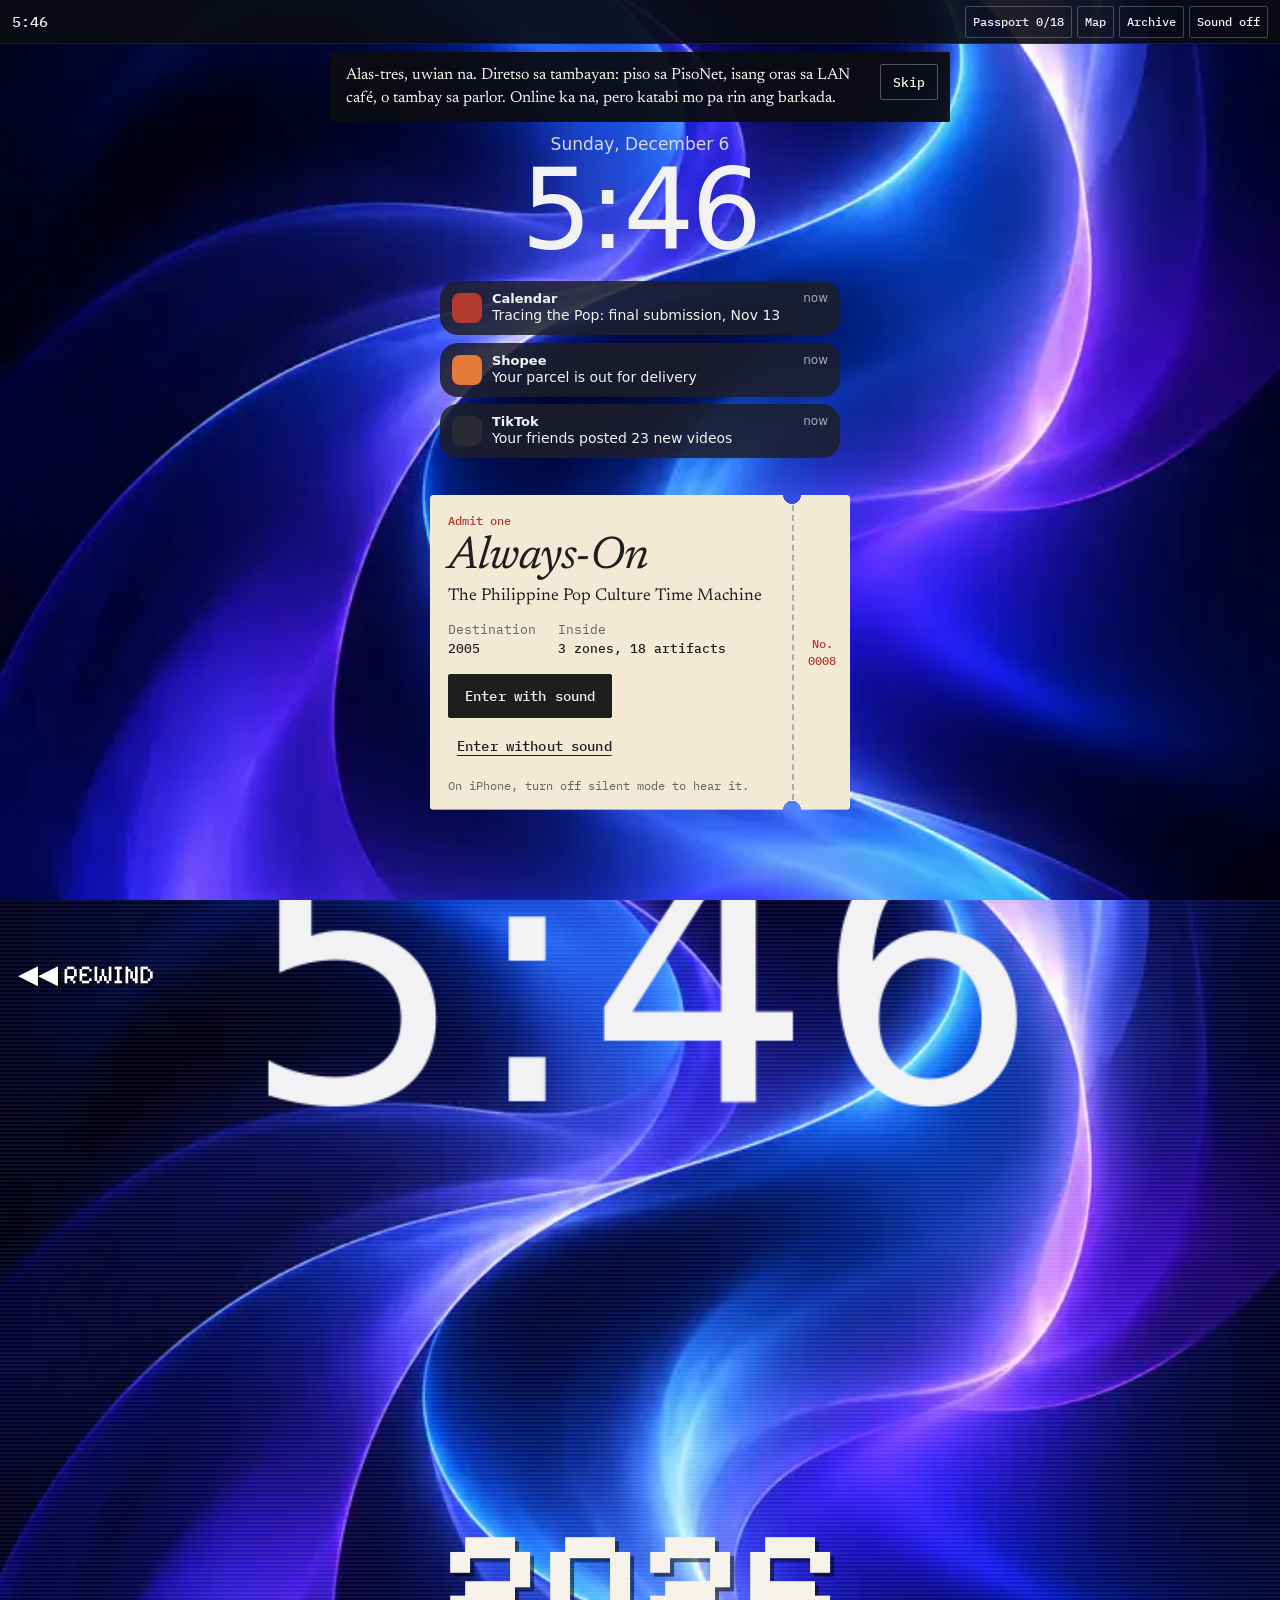
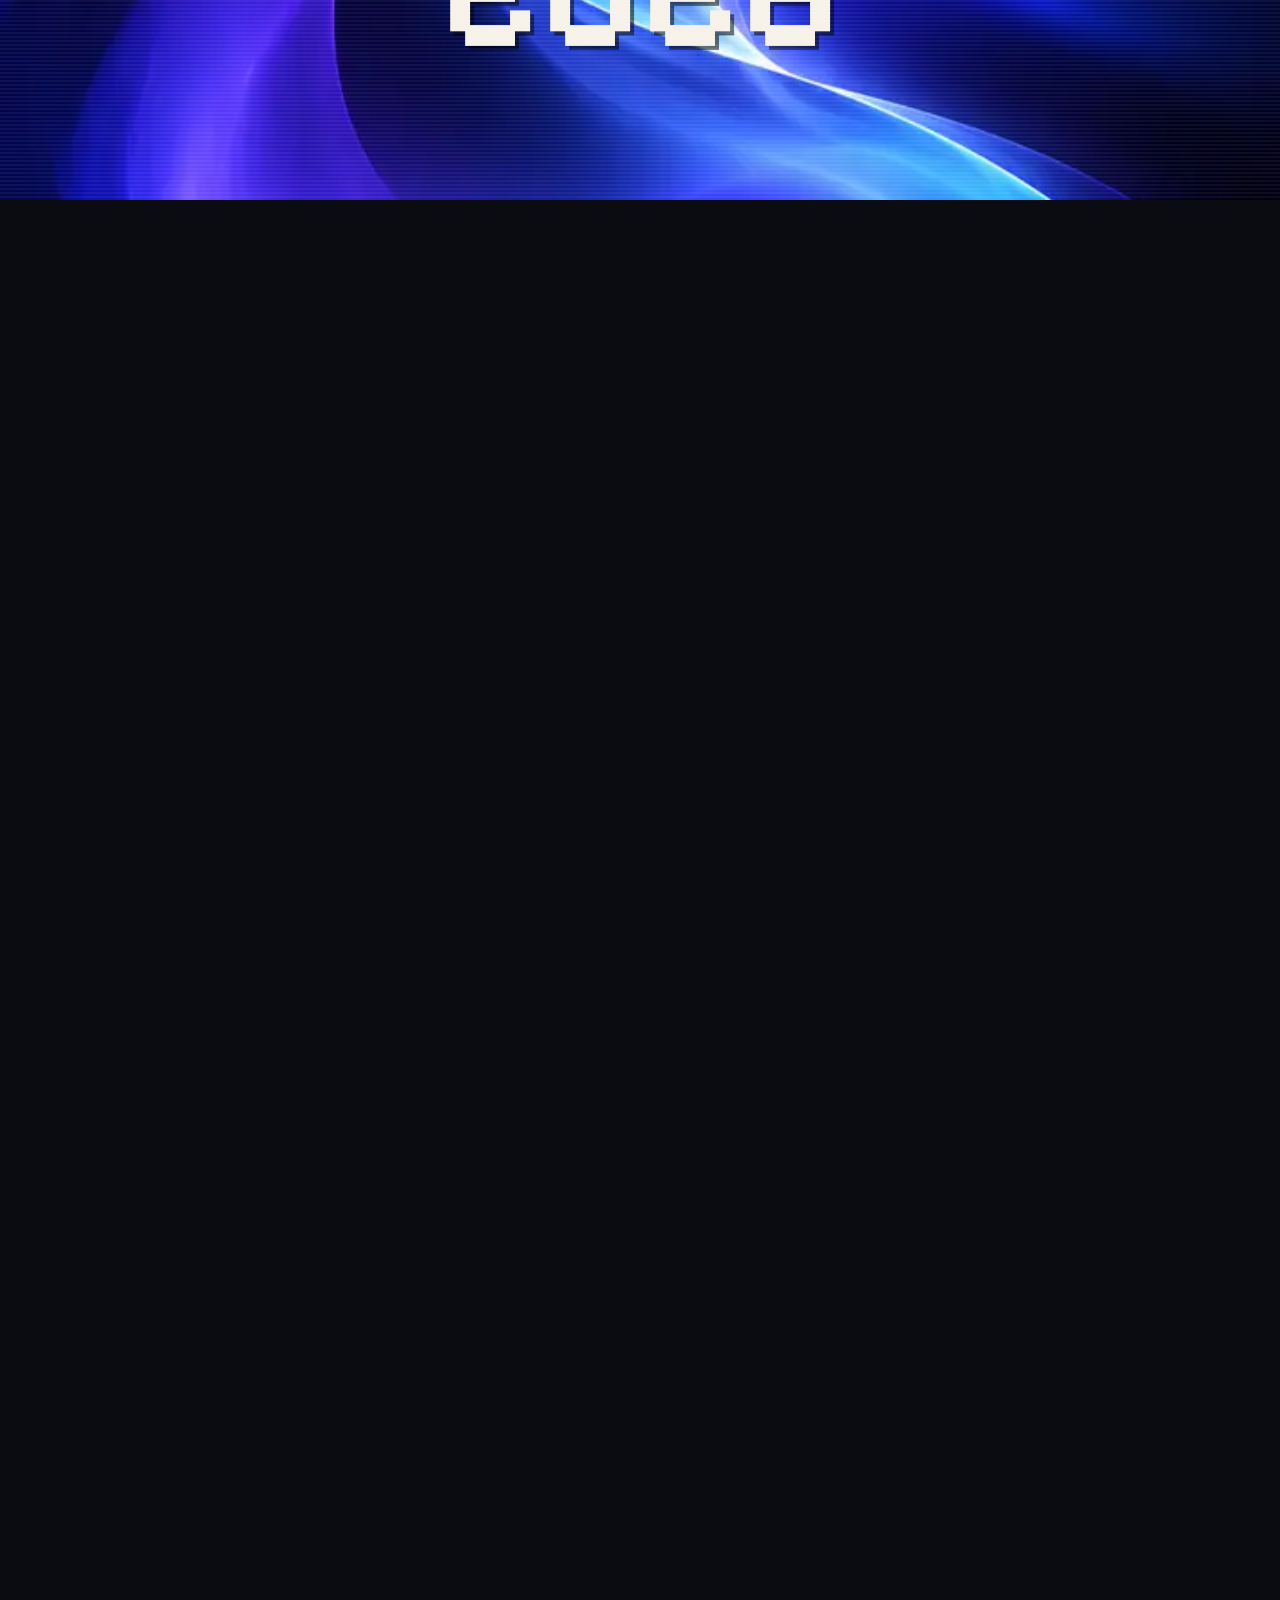
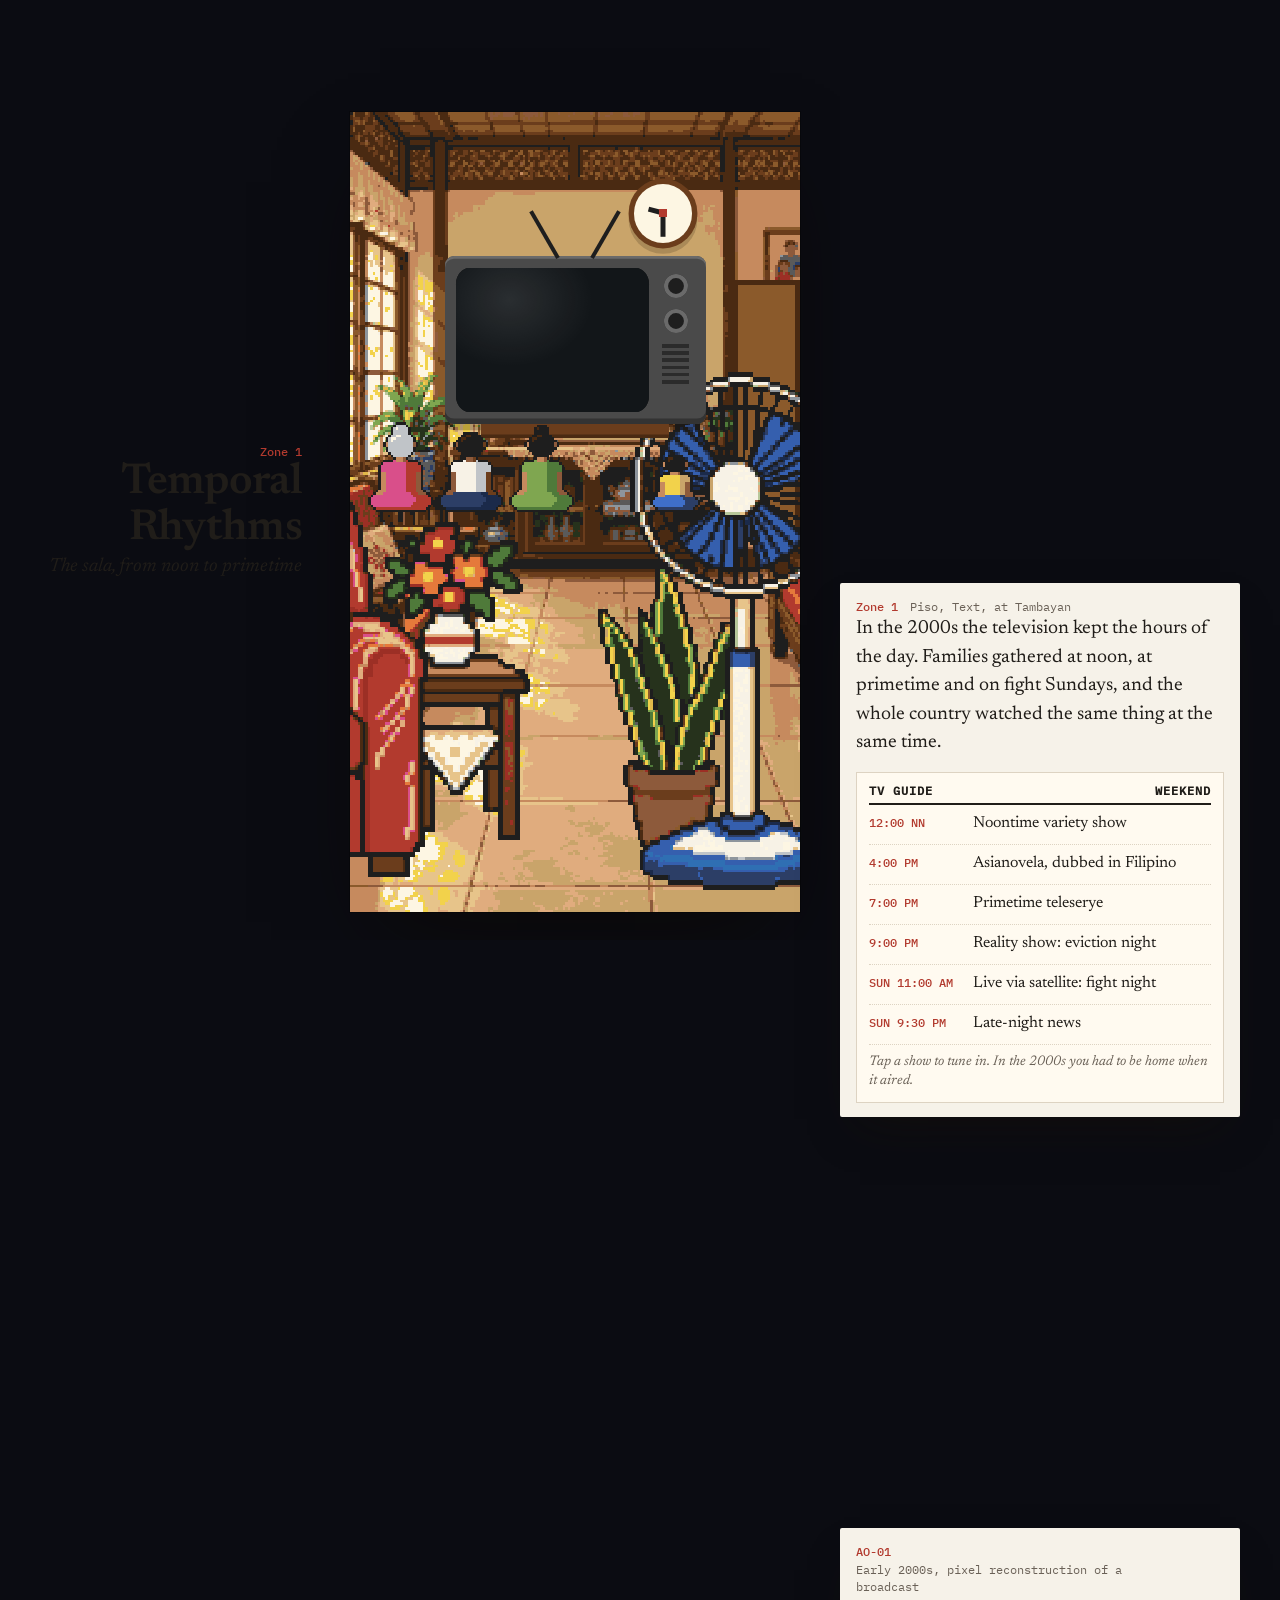
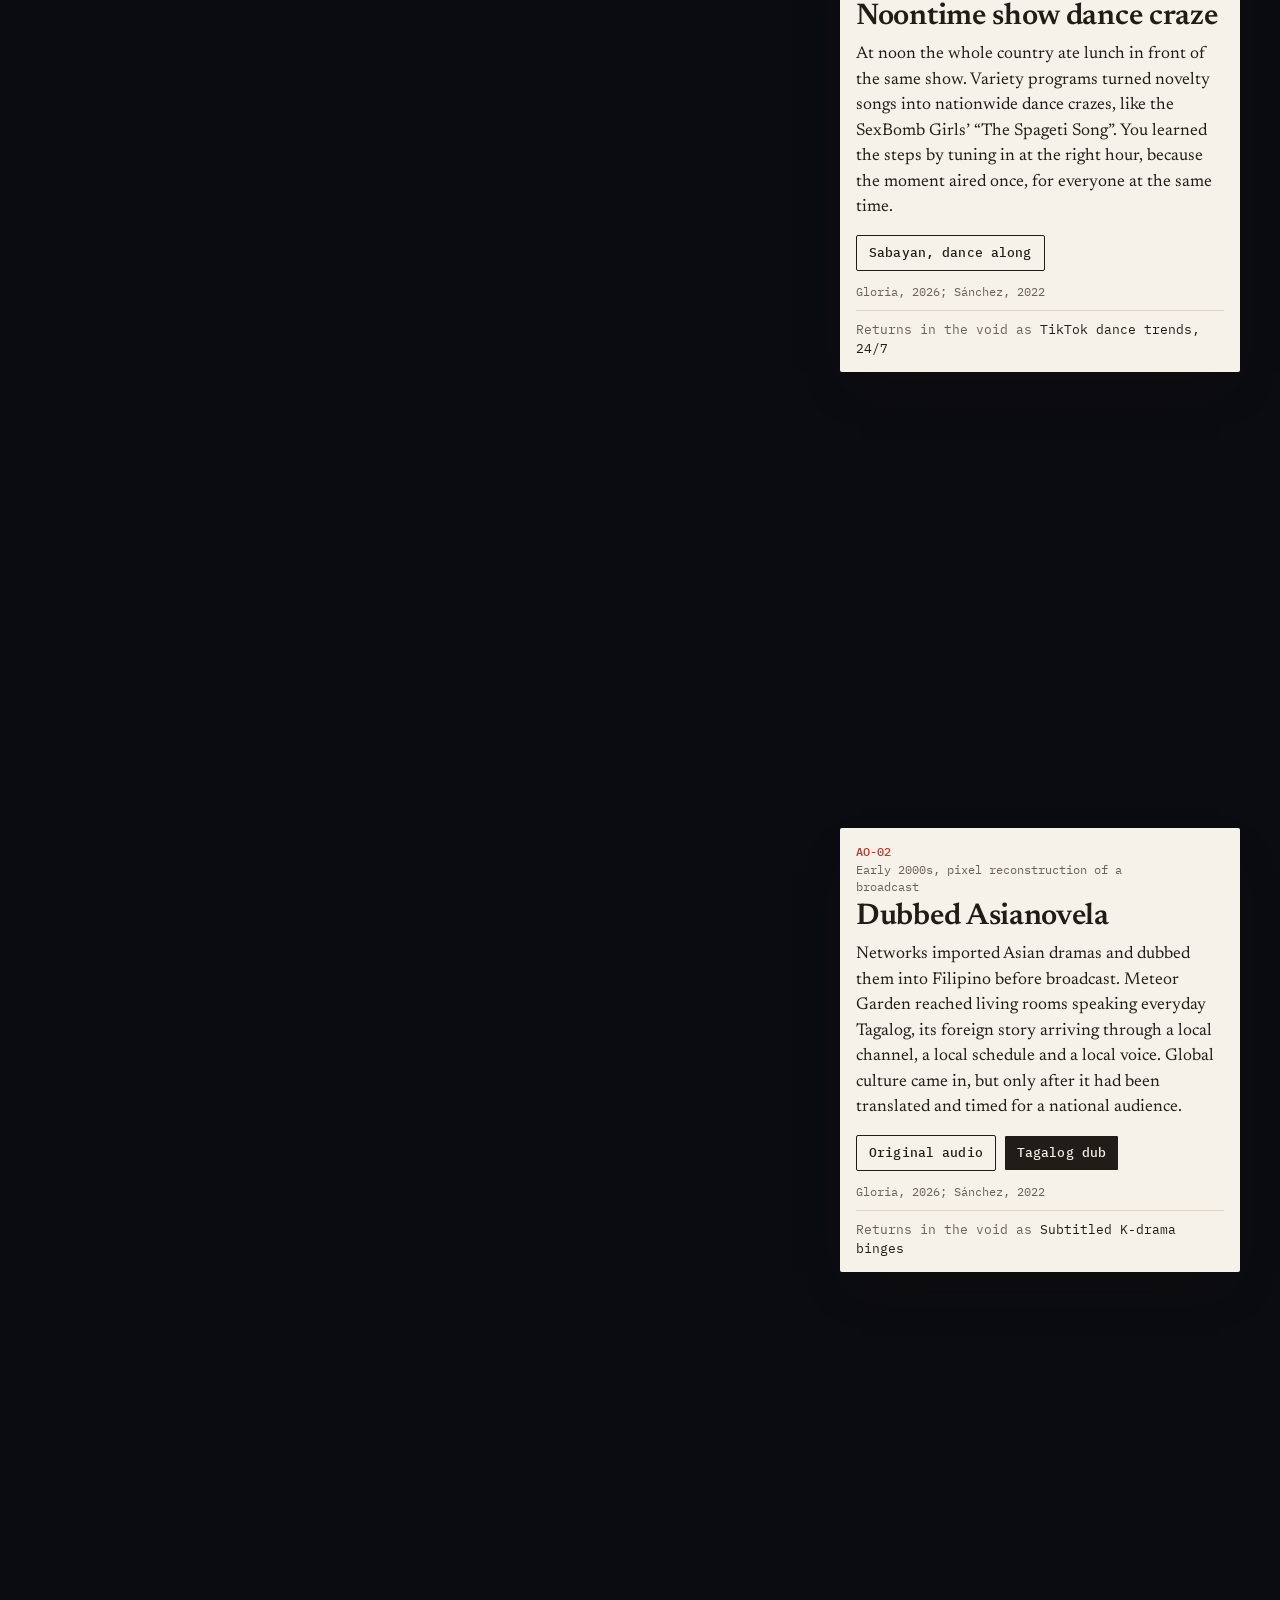
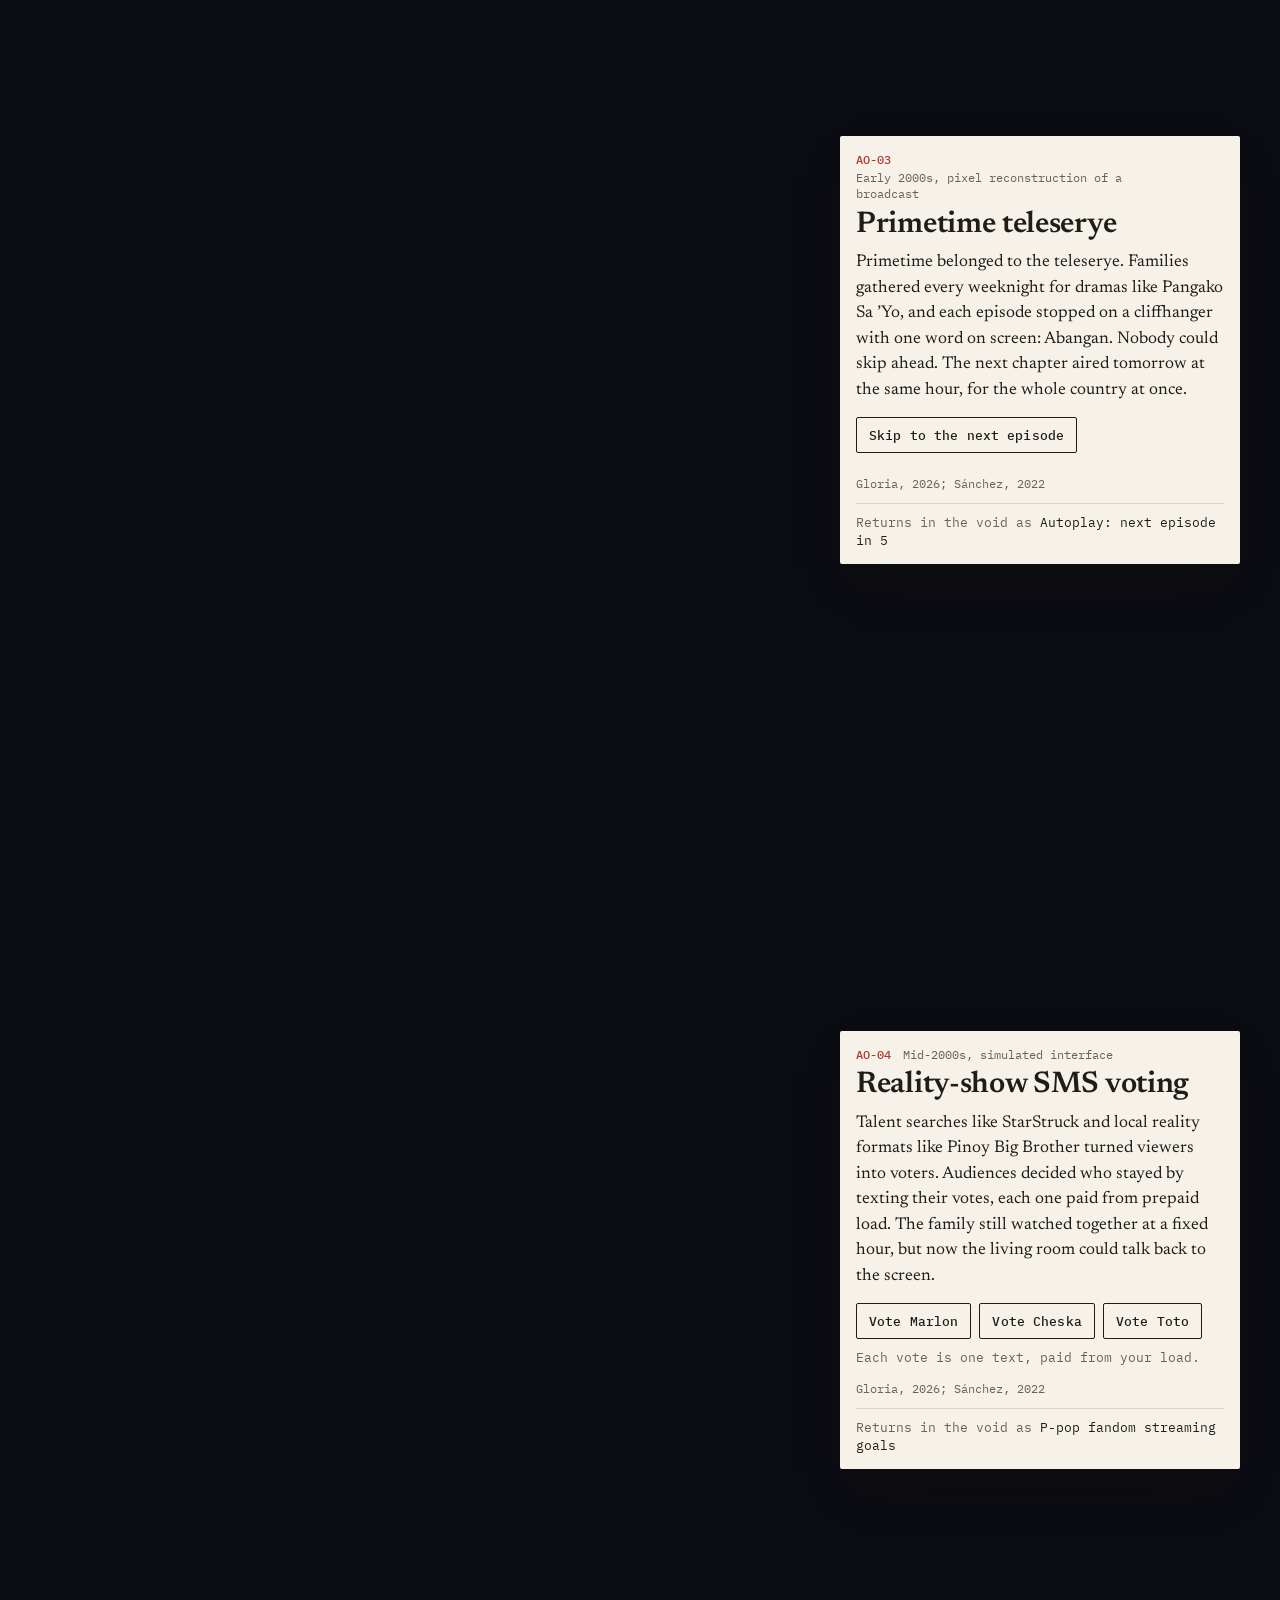
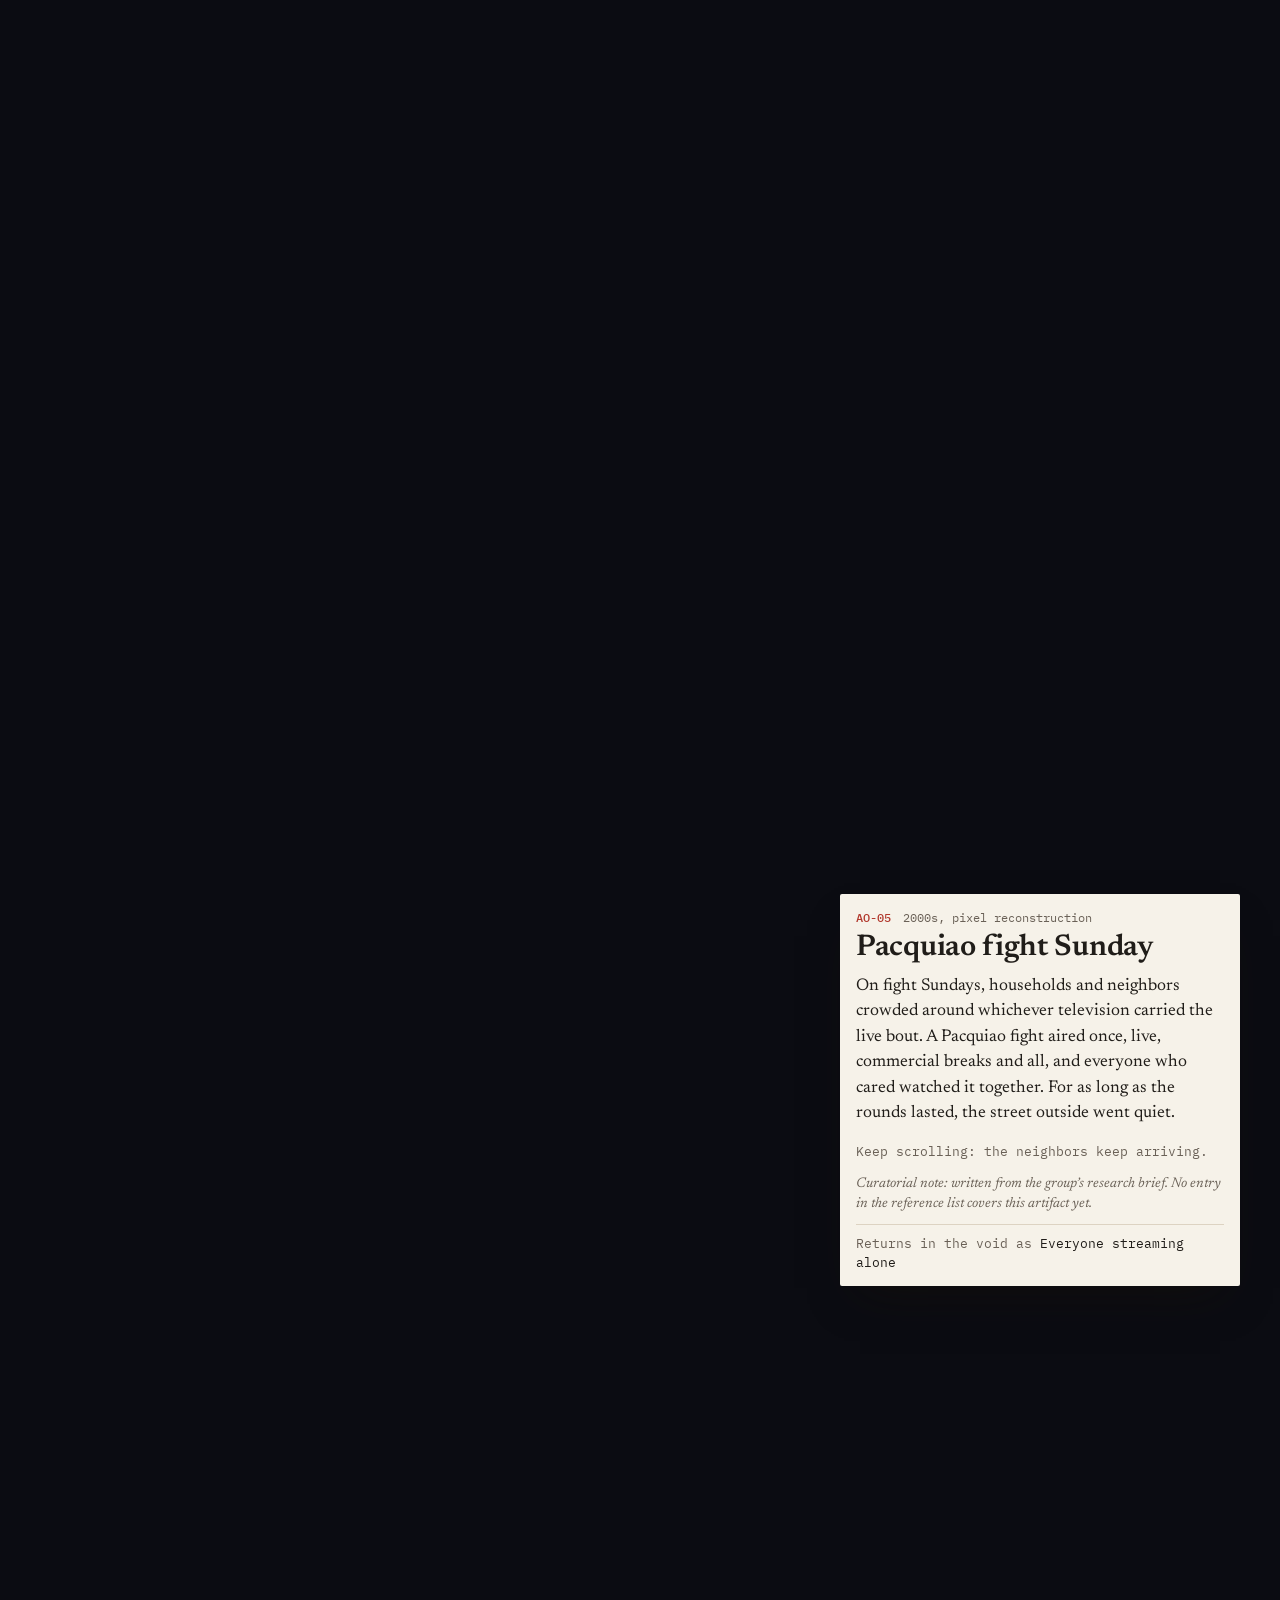
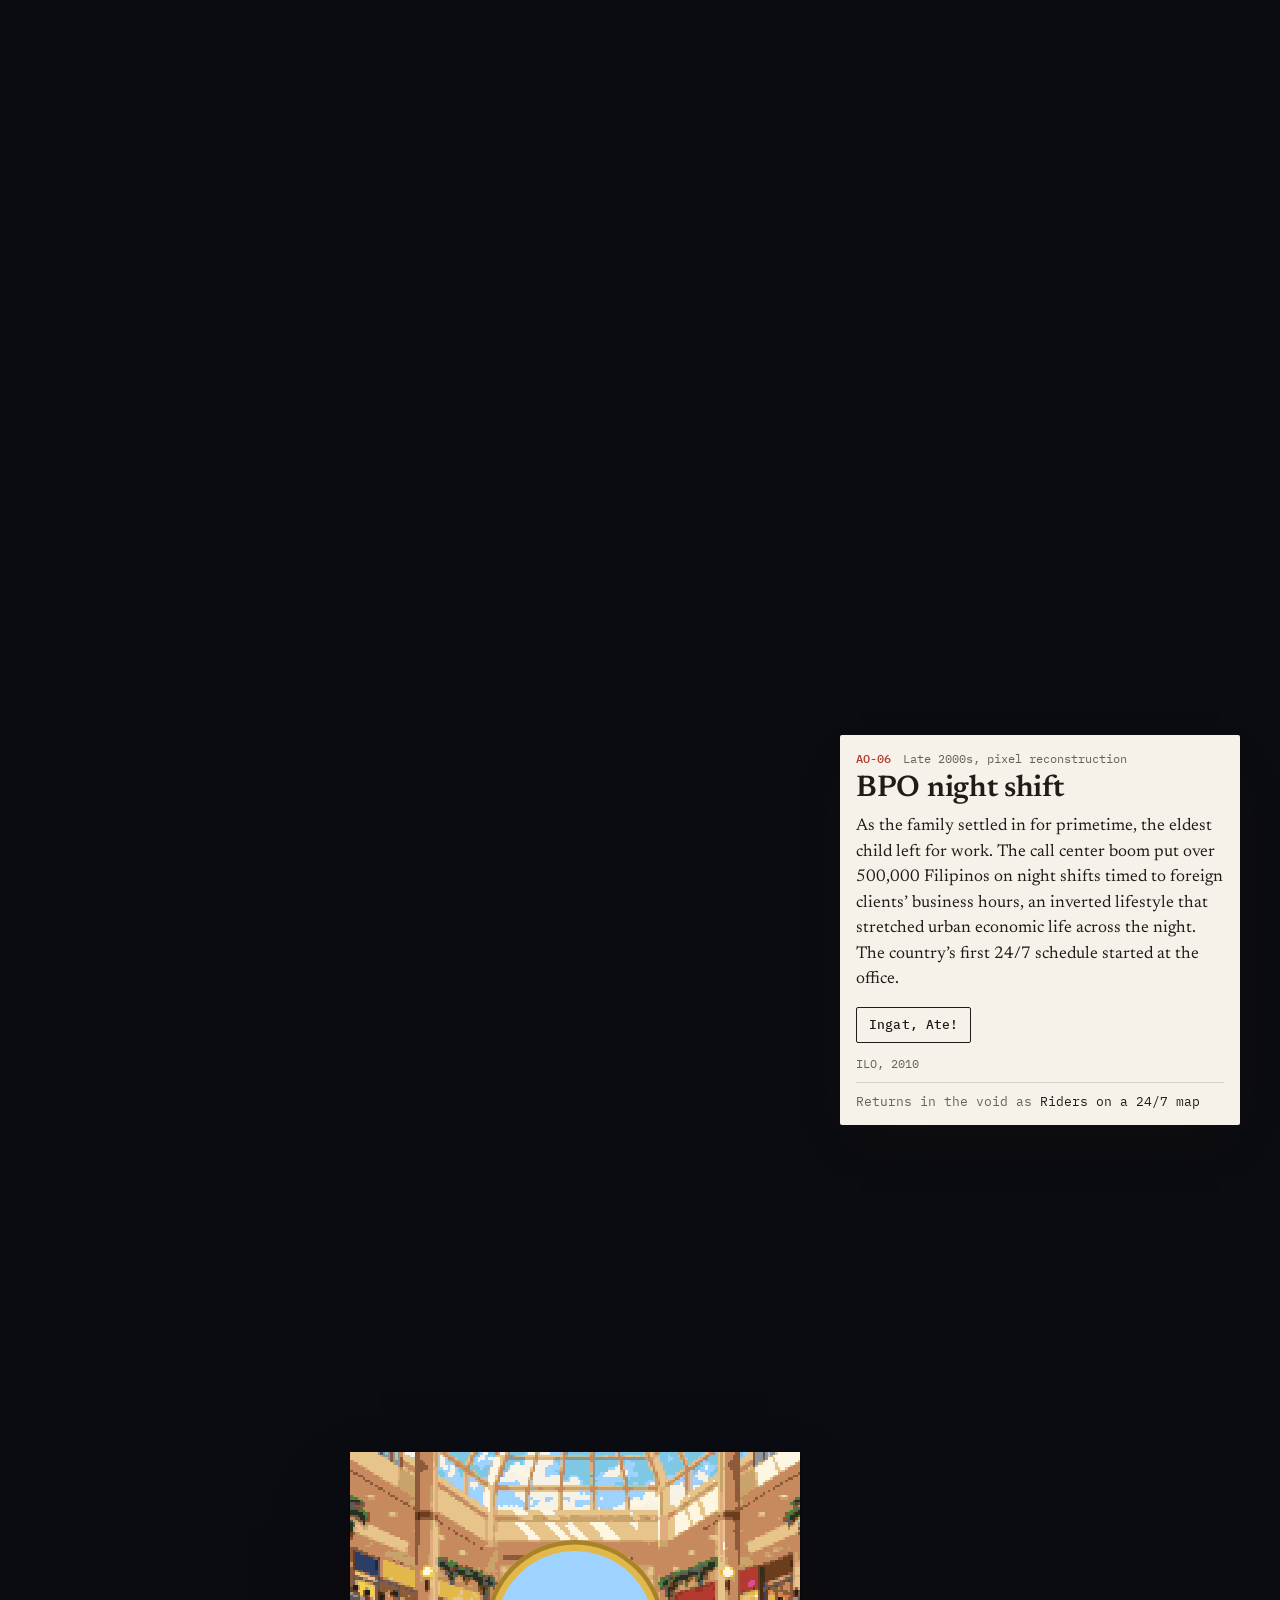
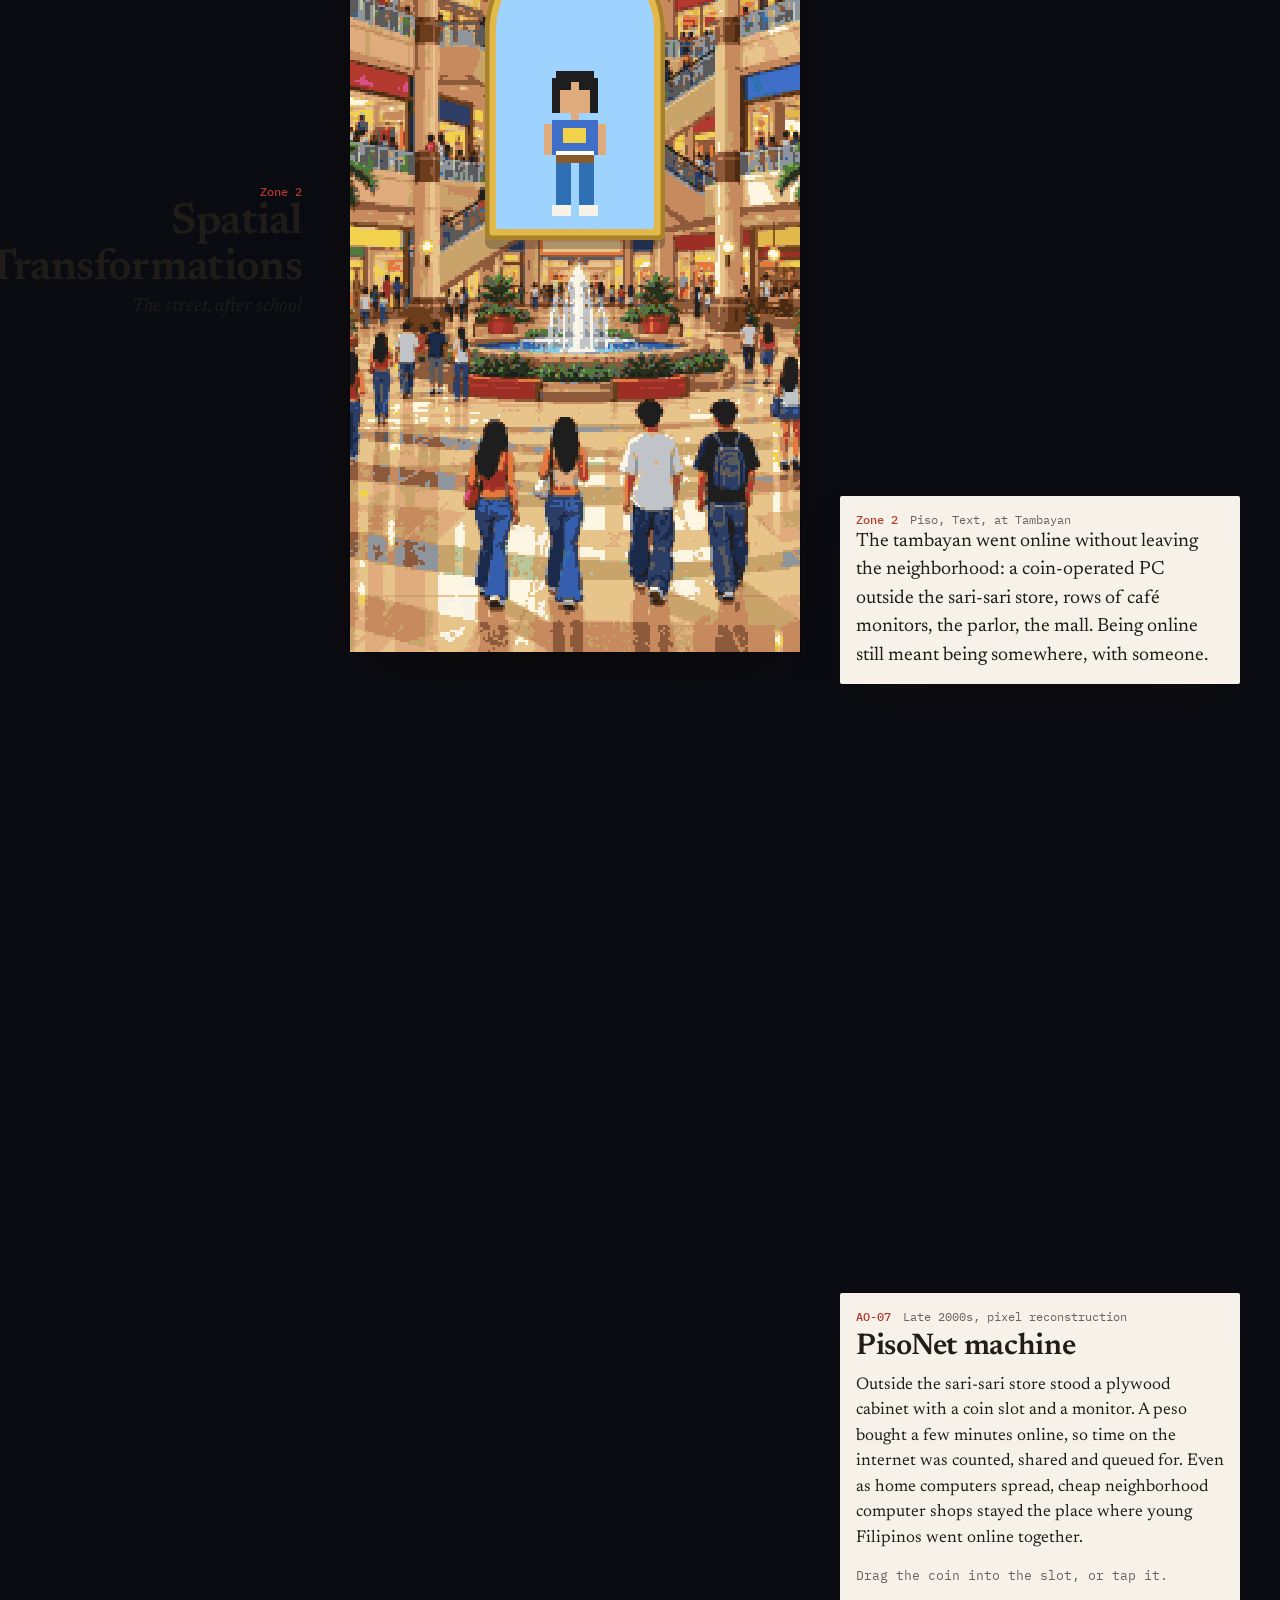
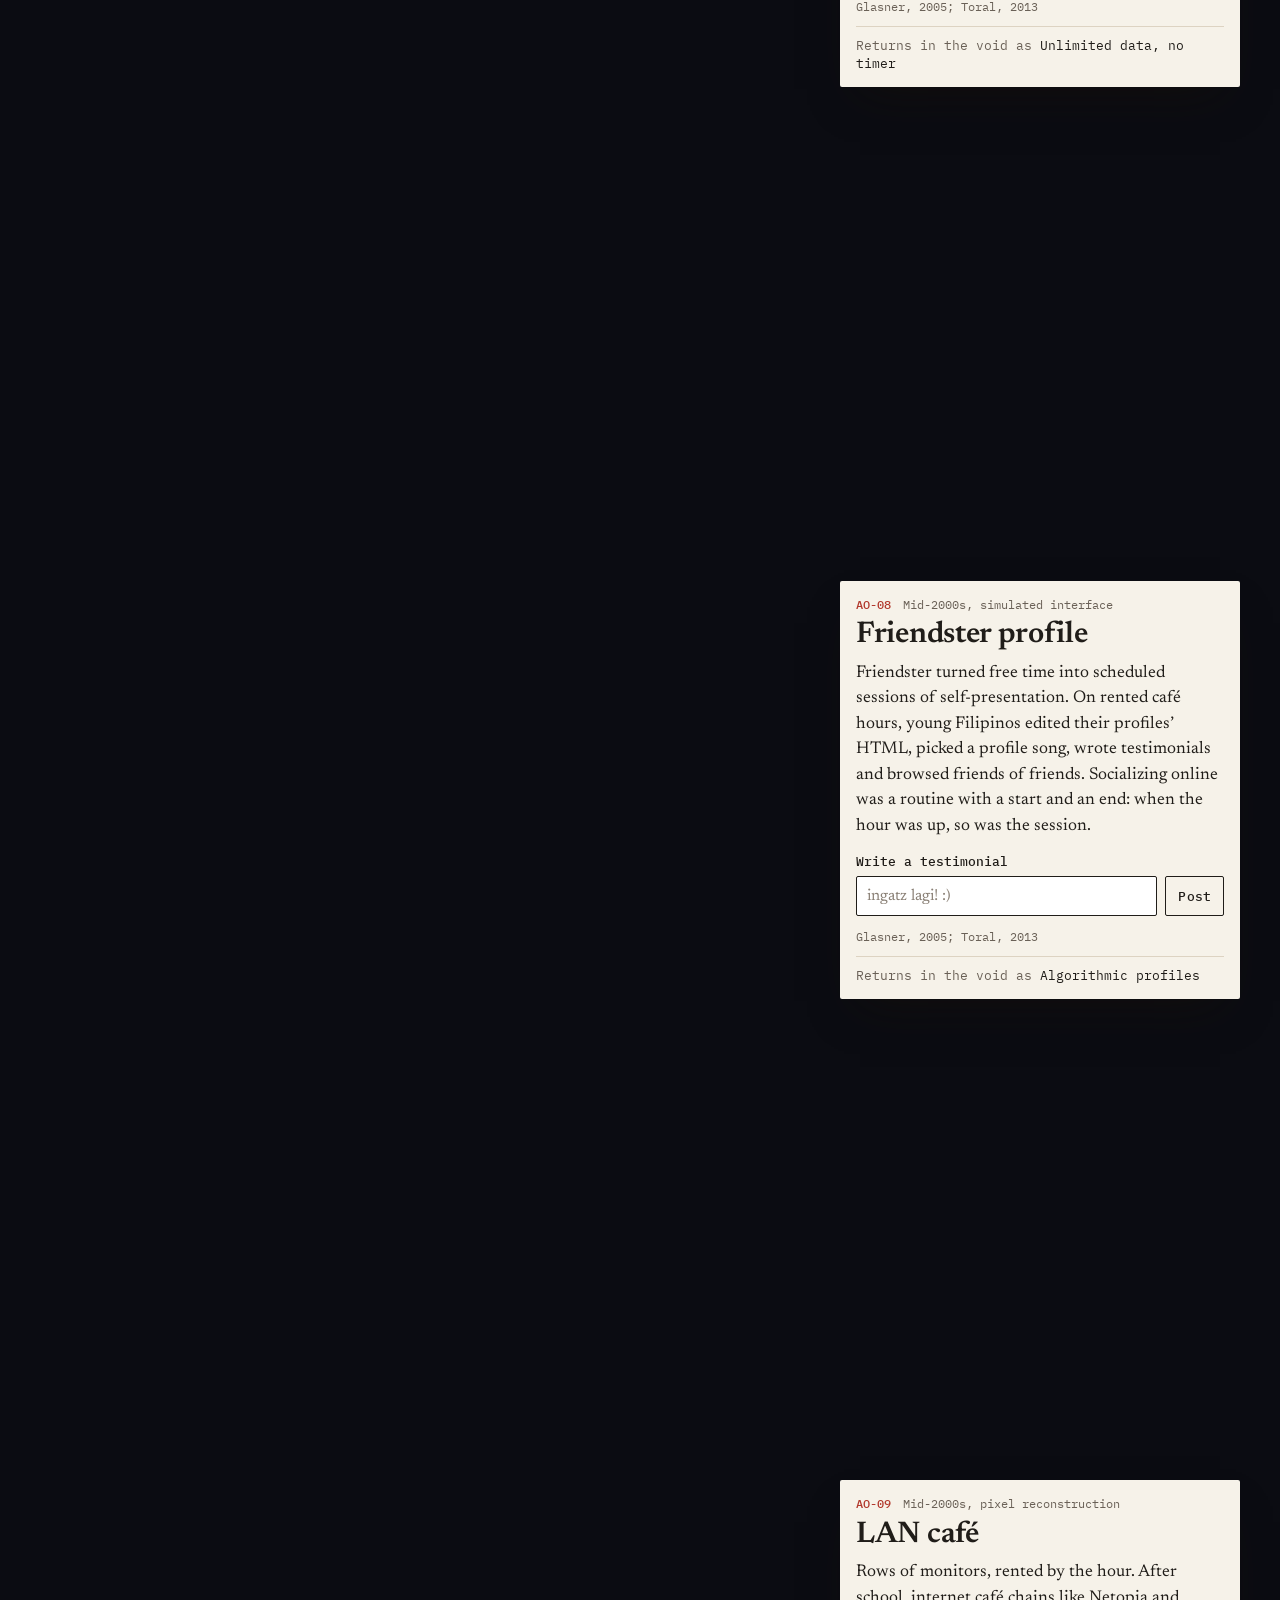
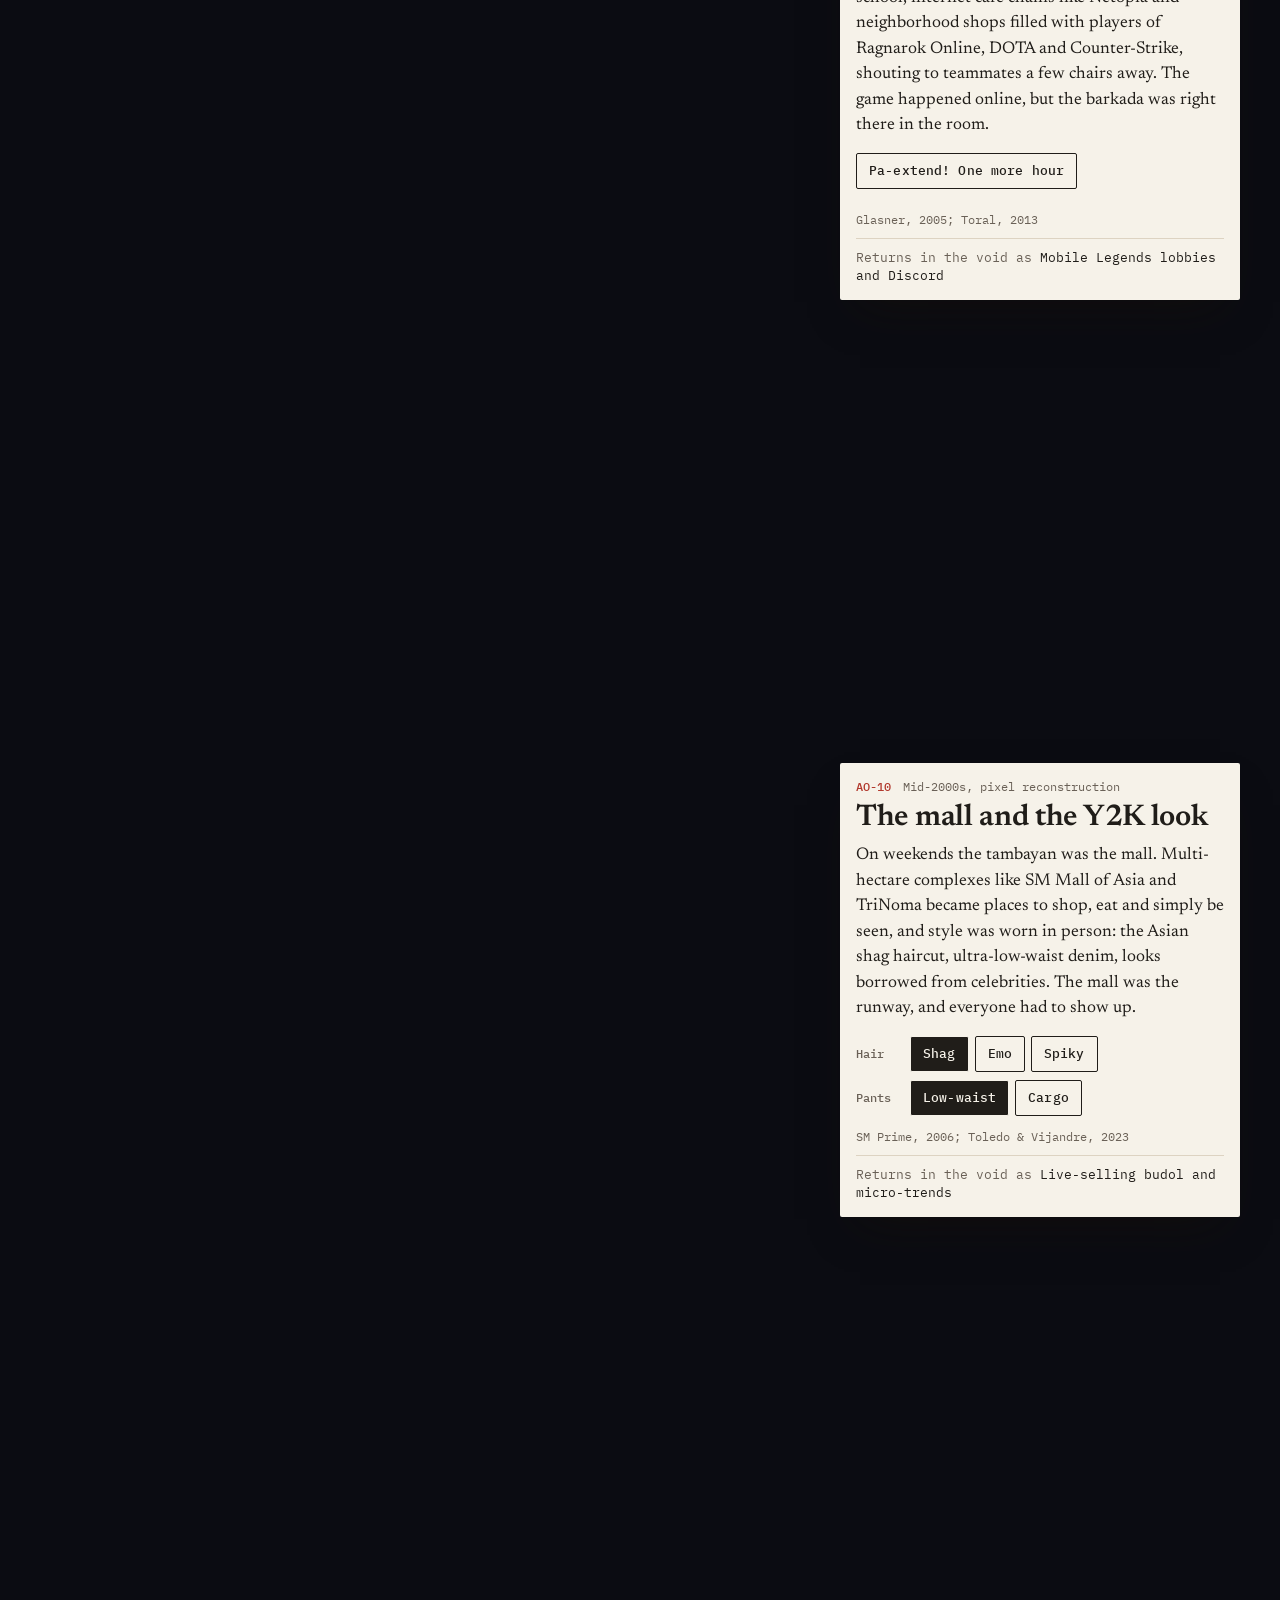
==== index.html @ f45e86d5 "Reproduce Always-On museum with all scripts, fonts, and published assets" ====
<!doctype html>
<html lang="en" data-era="2026">
<head>
<meta charset="utf-8">
<meta name="viewport" content="width=device-width, initial-scale=1, viewport-fit=cover">
<title>Always-On: The Philippine Pop Culture Time Machine</title>
<meta name="description" content="A scroll-through museum of Philippine pop culture, from the bounded 2000s to the always-on 2020s. Three zones, eighteen artifacts.">
<meta name="theme-color" content="#0b0c12">
<link rel="icon" href="favicon.png" sizes="32x32">
<link rel="stylesheet" href="css/museum.css">
<script type="module" src="js/main.js"></script>
</head>
<body>
<a class="skip-link" href="#zone-1">Skip to the first zone</a>

<header class="hud" aria-label="Museum controls">
  <p class="hud-clock" id="hud-clock">9:41</p>
  <p class="hud-load" id="hud-load" hidden><span class="hud-word">Load </span><span id="hud-load-value">₱5.00</span></p>
  <div class="hud-actions">
    <button class="hud-btn" id="hud-passport" type="button" aria-haspopup="dialog"><span class="hud-word">Passport </span><span id="hud-count">0</span>/18</button>
    <button class="hud-btn" id="hud-map" type="button" aria-haspopup="dialog">Map</button>
    <button class="hud-btn hud-archive" type="button" aria-haspopup="dialog" data-open="archive-dialog">Archive</button>
    <button class="hud-btn" id="hud-sound" type="button" aria-pressed="false">Sound off</button>
  </div>
</header>

<main>
  <section id="lobby" data-era="2026" aria-labelledby="ticket-title">
    <div class="lobby-wall" data-slot-bg="void-lockscreen"></div>
    <div class="lock">
      <p class="lock-date" id="lock-date"></p>
      <p class="lock-time" id="lock-time" aria-hidden="true">9:41</p>
      <ol class="lock-notes" id="lock-notes" aria-label="Notifications"></ol>
    </div>
    <div class="ticket" role="group" aria-labelledby="ticket-title">
      <div class="ticket-main">
        <p class="ticket-kicker">Admit one</p>
        <h1 class="ticket-title" id="ticket-title">Always-On</h1>
        <p class="ticket-sub">The Philippine Pop Culture Time Machine</p>
        <dl class="ticket-meta">
          <div><dt>Destination</dt><dd>2005</dd></div>
          <div><dt>Inside</dt><dd>3 zones, 18 artifacts</dd></div>
        </dl>
        <div class="ticket-actions">
          <button class="btn btn--ink" id="enter-sound" type="button">Enter with sound</button>
          <button class="btn btn--plain" id="enter-silent" type="button">Enter without sound</button>
        </div>
        <p class="ticket-hint">On iPhone, turn off silent mode to hear it.</p>
      </div>
      <div class="ticket-stub" aria-hidden="true"><span>No.</span><span>0008</span></div>
    </div>
  </section>

  <section id="rewind" data-era="2026" data-progress aria-label="Rewinding to the year 2000">
    <div class="rewind-stage">
      <canvas class="rewind-canvas" id="rewind-canvas" aria-hidden="true"></canvas>
      <p class="vhs-osd" aria-hidden="true">◀◀ REWIND</p>
      <p class="odometer" id="rewind-year" aria-hidden="true">2026</p>
    </div>
  </section>

  <section id="zone-1" class="zone" data-zone="1" data-era="2000" data-sky="noon" aria-labelledby="zone-1-title">
    <div class="stage" data-stage>
      <div class="scene">
        <div class="layer is-on" data-show="*" data-slot-bg="bg-sala" data-placeholder="sala"></div>
        <div class="devices" id="zone-1-devices"></div>
        <div class="layer layer--fg is-on" data-show="*" data-slot-bg="fg-sala"></div>
      </div>
      <div class="zone-card"><p class="zone-num">Zone 1</p><h2 id="zone-1-title">Temporal Rhythms</h2><p class="zone-place">The sala, from noon to primetime</p></div>
    </div>
    <div class="steps" data-zone-steps="1"></div>
  </section>

  <section id="zone-2" class="zone" data-zone="2" data-era="2000" data-sky="afternoon" aria-labelledby="zone-2-title">
    <div class="stage" data-stage>
      <div class="scene">
        <div class="layer is-on" data-show="zone-2 ao-07 ao-08" data-slot-bg="bg-street" data-placeholder="street"></div>
        <div class="layer" data-show="ao-09" data-slot-bg="bg-lan" data-placeholder="lan"></div>
        <div class="layer" data-show="ao-10" data-slot-bg="bg-mall" data-placeholder="mall"></div>
        <div class="layer" data-show="ao-11" data-slot-bg="bg-parlor" data-placeholder="parlor"></div>
        <div class="layer" data-show="ao-12" data-slot-bg="bg-gig" data-placeholder="gig"></div>
        <div class="devices" id="zone-2-devices"></div>
      </div>
      <div class="zone-card"><p class="zone-num">Zone 2</p><h2 id="zone-2-title">Spatial Transformations</h2><p class="zone-place">The street, after school</p></div>
    </div>
    <div class="steps" data-zone-steps="2"></div>
  </section>

  <section id="zone-3" class="zone" data-zone="3" data-era="2000" data-sky="night" aria-labelledby="zone-3-title">
    <div class="stage" data-stage>
      <div class="scene">
        <div class="layer is-on" data-show="zone-3 ao-13 ao-14 ao-16 ao-17 ao-18" data-slot-bg="bg-bedroom" data-placeholder="bedroom"></div>
        <div class="layer" data-show="ao-15" data-slot-bg="bg-edsa" data-placeholder="edsa"></div>
        <div class="devices" id="zone-3-devices"></div>
      </div>
      <div class="zone-card"><p class="zone-num">Zone 3</p><h2 id="zone-3-title">Mobilization and Technology</h2><p class="zone-place">Under the kumot, 9 PM</p></div>
    </div>
    <div class="steps" data-zone-steps="3"></div>
  </section>

  <section id="signoff" data-era="2000" data-sky="black" data-progress aria-label="Sign-off at midnight">
    <div class="signoff-stage">
      <div class="bars" aria-hidden="true"><i></i><i></i><i></i><i></i><i></i><i></i><i></i></div>
      <canvas class="static" id="signoff-static" aria-hidden="true"></canvas>
      <div class="signoff-card">
        <p class="signoff-line" lang="fil">Dito po nagtatapos ang aming pagsasahimpapawid.</p>
        <p class="signoff-en">This concludes our broadcast day.</p>
      </div>
    </div>
  </section>

  <section id="upgrade" data-era="2010" data-progress aria-label="The upgrade, 2010 to 2026">
    <div class="upgrade-stage">
      <canvas class="upgrade-canvas" id="upgrade-canvas" aria-hidden="true"></canvas>
      <p class="upgrade-sms" id="upgrade-sms">1 new message<br><span>Your phone is ready for an upgrade.</span></p>
      <p class="odometer" id="upgrade-year" aria-hidden="true">2010</p>
    </div>
  </section>

  <section id="void" data-era="2020" aria-labelledby="void-title">
    <div class="void-frame">
      <header class="void-head">
        <h2 id="void-title">The Always-On Void</h2>
        <p>The 2020s. No rooms, no walls, no clock.</p>
      </header>
      <div class="feed" id="feed" tabindex="0" aria-label="The always-on feed. Press Pause to leave."></div>
      <div class="toasts" id="toasts" aria-live="polite"></div>
      <p class="void-timer" id="void-timer">0:00 in the void</p>
      <button class="pause-btn" id="pause-btn" type="button">Pause</button>
    </div>
  </section>

  <section id="pause" data-era="pause" aria-labelledby="pause-title">
    <div class="pause-quiet"><p class="pause-word" id="pause-title">Pause.</p></div>
    <article class="finale">
      <h2>What the 2000s handed the 2020s</h2>
      <p class="finale-lede" id="conclusion"></p>
      <div class="impacts" id="impacts"></div>
      <div class="finale-passport" id="finale-passport"></div>
      <section class="credits" id="credits" aria-labelledby="credits-title"></section>
      <section class="references" id="references" aria-labelledby="references-title"></section>
      <p class="finale-actions"><a class="btn btn--ink" href="#zone-1">Return to 2005</a> <button class="btn btn--plain" type="button" data-open="archive-dialog">Open the archive</button></p>
    </article>
  </section>
</main>

<div class="caption-bar" id="caption" hidden>
  <p class="caption-text" id="caption-text" lang="fil" aria-hidden="true"></p>
  <button class="caption-skip" id="caption-skip" type="button" aria-label="Skip the guide">Skip</button>
</div>
<p class="sr-only" data-captions aria-live="polite" lang="fil"></p>

<dialog class="sheet" id="map-dialog" aria-labelledby="map-title">
  <div class="sheet-head"><h2 id="map-title">Museum map</h2><button class="btn btn--plain" type="button" data-close>Close</button></div>
  <div class="sheet-body" id="map-body"></div>
</dialog>

<dialog class="sheet" id="passport-dialog" aria-labelledby="passport-title">
  <div class="sheet-head"><h2 id="passport-title">Your passport</h2><button class="btn btn--plain" type="button" data-close>Close</button></div>
  <div class="sheet-body" id="passport-body"></div>
</dialog>

<dialog class="sheet sheet--wide" id="archive-dialog" aria-labelledby="archive-title">
  <div class="sheet-head"><h2 id="archive-title">The archive</h2><button class="btn btn--plain" type="button" data-close>Close</button></div>
  <div class="sheet-body" id="archive-body"></div>
</dialog>

<canvas class="glitter" id="glitter" aria-hidden="true"></canvas>
<noscript><p class="noscript">This museum needs JavaScript to run its exhibits.</p></noscript>
</body>
</html>
---- css/museum.css ----
/* Always-On. One stylesheet: tokens, museum layer, each stop in scroll order, dialogs, desktop.
   Shape rule: the 2000s and the museum layer are print (2px corners); the 2020s are app-soft (14px). */

/* Fonts, served from the site: the Latin and Latin Extended subsets that Google Fonts serves, unmodified
   (SIL OFL 1.1, assets/fonts/OFL.txt). A browser fetches an Extended file only for a character in its
   range, which here is the peso sign. Pixelify Sans has no peso sign, so it has no Extended file and the
   sign falls back to IBM Plex Mono. Newsreader and Pixelify Sans are variable fonts, declared like
   Google's CSS as two faces, 400 and 600, on one file: a request for 500 (the 2000s HUD clock) matches
   the 400 face instead of drawing heavier strokes. */
@font-face {
  font-family: 'IBM Plex Mono'; font-weight: 400; font-display: swap;
  src: url(../assets/fonts/ibm-plex-mono-400-latin.woff2) format('woff2');
  unicode-range: U+0000-00FF, U+0131, U+0152-0153, U+02BB-02BC, U+02C6, U+02DA, U+02DC, U+0304, U+0308, U+0329, U+2000-206F, U+20AC, U+2122, U+2191, U+2193, U+2212, U+2215, U+FEFF, U+FFFD;
}
@font-face {
  font-family: 'IBM Plex Mono'; font-weight: 400; font-display: swap;
  src: url(../assets/fonts/ibm-plex-mono-400-latin-ext.woff2) format('woff2');
  unicode-range: U+0100-02BA, U+02BD-02C5, U+02C7-02CC, U+02CE-02D7, U+02DD-02FF, U+0304, U+0308, U+0329, U+1D00-1DBF, U+1E00-1E9F, U+1EF2-1EFF, U+2020, U+20A0-20AB, U+20AD-20C4, U+2113, U+2C60-2C7F, U+A720-A7FF;
}
@font-face {
  font-family: 'IBM Plex Mono'; font-weight: 500; font-display: swap;
  src: url(../assets/fonts/ibm-plex-mono-500-latin.woff2) format('woff2');
  unicode-range: U+0000-00FF, U+0131, U+0152-0153, U+02BB-02BC, U+02C6, U+02DA, U+02DC, U+0304, U+0308, U+0329, U+2000-206F, U+20AC, U+2122, U+2191, U+2193, U+2212, U+2215, U+FEFF, U+FFFD;
}
@font-face {
  font-family: 'IBM Plex Mono'; font-weight: 500; font-display: swap;
  src: url(../assets/fonts/ibm-plex-mono-500-latin-ext.woff2) format('woff2');
  unicode-range: U+0100-02BA, U+02BD-02C5, U+02C7-02CC, U+02CE-02D7, U+02DD-02FF, U+0304, U+0308, U+0329, U+1D00-1DBF, U+1E00-1E9F, U+1EF2-1EFF, U+2020, U+20A0-20AB, U+20AD-20C4, U+2113, U+2C60-2C7F, U+A720-A7FF;
}
@font-face {
  font-family: 'Newsreader'; font-weight: 400; font-display: swap;
  src: url(../assets/fonts/newsreader-latin.woff2) format('woff2');
  unicode-range: U+0000-00FF, U+0131, U+0152-0153, U+02BB-02BC, U+02C6, U+02DA, U+02DC, U+0304, U+0308, U+0329, U+2000-206F, U+20AC, U+2122, U+2191, U+2193, U+2212, U+2215, U+FEFF, U+FFFD;
}
@font-face {
  font-family: 'Newsreader'; font-weight: 600; font-display: swap;
  src: url(../assets/fonts/newsreader-latin.woff2) format('woff2');
  unicode-range: U+0000-00FF, U+0131, U+0152-0153, U+02BB-02BC, U+02C6, U+02DA, U+02DC, U+0304, U+0308, U+0329, U+2000-206F, U+20AC, U+2122, U+2191, U+2193, U+2212, U+2215, U+FEFF, U+FFFD;
}
@font-face {
  font-family: 'Newsreader'; font-weight: 400; font-display: swap;
  src: url(../assets/fonts/newsreader-latin-ext.woff2) format('woff2');
  unicode-range: U+0100-02BA, U+02BD-02C5, U+02C7-02CC, U+02CE-02D7, U+02DD-02FF, U+0304, U+0308, U+0329, U+1D00-1DBF, U+1E00-1E9F, U+1EF2-1EFF, U+2020, U+20A0-20AB, U+20AD-20C4, U+2113, U+2C60-2C7F, U+A720-A7FF;
}
@font-face {
  font-family: 'Newsreader'; font-weight: 600; font-display: swap;
  src: url(../assets/fonts/newsreader-latin-ext.woff2) format('woff2');
  unicode-range: U+0100-02BA, U+02BD-02C5, U+02C7-02CC, U+02CE-02D7, U+02DD-02FF, U+0304, U+0308, U+0329, U+1D00-1DBF, U+1E00-1E9F, U+1EF2-1EFF, U+2020, U+20A0-20AB, U+20AD-20C4, U+2113, U+2C60-2C7F, U+A720-A7FF;
}
@font-face {
  font-family: 'Newsreader'; font-style: italic; font-weight: 400; font-display: swap;
  src: url(../assets/fonts/newsreader-italic-latin.woff2) format('woff2');
  unicode-range: U+0000-00FF, U+0131, U+0152-0153, U+02BB-02BC, U+02C6, U+02DA, U+02DC, U+0304, U+0308, U+0329, U+2000-206F, U+20AC, U+2122, U+2191, U+2193, U+2212, U+2215, U+FEFF, U+FFFD;
}
@font-face {
  font-family: 'Newsreader'; font-style: italic; font-weight: 400; font-display: swap;
  src: url(../assets/fonts/newsreader-italic-latin-ext.woff2) format('woff2');
  unicode-range: U+0100-02BA, U+02BD-02C5, U+02C7-02CC, U+02CE-02D7, U+02DD-02FF, U+0304, U+0308, U+0329, U+1D00-1DBF, U+1E00-1E9F, U+1EF2-1EFF, U+2020, U+20A0-20AB, U+20AD-20C4, U+2113, U+2C60-2C7F, U+A720-A7FF;
}
@font-face {
  font-family: 'Pixelify Sans'; font-weight: 400; font-display: swap;
  src: url(../assets/fonts/pixelify-sans-latin.woff2) format('woff2');
  unicode-range: U+0000-00FF, U+0131, U+0152-0153, U+02BB-02BC, U+02C6, U+02DA, U+02DC, U+0304, U+0308, U+0329, U+2000-206F, U+20AC, U+2122, U+2191, U+2193, U+2212, U+2215, U+FEFF, U+FFFD;
}
@font-face {
  font-family: 'Pixelify Sans'; font-weight: 600; font-display: swap;
  src: url(../assets/fonts/pixelify-sans-latin.woff2) format('woff2');
  unicode-range: U+0000-00FF, U+0131, U+0152-0153, U+02BB-02BC, U+02C6, U+02DA, U+02DC, U+0304, U+0308, U+0329, U+2000-206F, U+20AC, U+2122, U+2191, U+2193, U+2212, U+2215, U+FEFF, U+FFFD;
}

:root {
  --ink: #1e1e1e;
  --capiz: #e7c48a;
  --narra: #8b5a2b;
  --sofa: #b23a2e;
  --crt: #3f6fc9;
  --lcd: #b7c79a;
  --lcd-ink: #26321c;
  --gold: #e2b84a;
  --fan: #2f6fb3;
  --night: #1b2a4a;
  --night-2: #2c3e66;

  --void-0: #07070a;
  --void-1: #16161c;
  --void-2: #2a2a33;
  --void-fg: #e9e9ee;
  --void-dim: #8a8a93;
  --void-accent: #6e7bff;
  --void-badge: #ff3b30;

  --label-bg: #f6f2e9;
  --label-ink: #201d19;
  --label-dim: #6a6157;
  --label-line: #ddd3c2;

  --hud-h: 44px;
  --sky: #0b0c12;
  --ease-out: cubic-bezier(0.16, 1, 0.3, 1);

  --font-label: 'Newsreader', Georgia, 'Times New Roman', serif;
  --font-mono: 'IBM Plex Mono', ui-monospace, Menlo, Consolas, monospace;
  --font-pixel: 'Pixelify Sans', 'IBM Plex Mono', monospace;
  --font-ui: system-ui, -apple-system, 'Segoe UI', Roboto, 'Helvetica Neue', sans-serif;
}

html[data-sky="noon"] { --sky: #e8d3a3; }
html[data-sky="afternoon"] { --sky: #dca061; }
html[data-sky="night"] { --sky: #16213b; }
html[data-sky="black"] { --sky: #050506; }
html[data-era="2010"] { --sky: #0b0c12; }
html[data-era="2020"] { --sky: var(--void-0); }
html[data-era="pause"] { --sky: #050506; }

*, *::before, *::after { box-sizing: border-box; }
html { scroll-behavior: smooth; -webkit-text-size-adjust: 100%; }
body {
  margin: 0;
  background: var(--sky);
  color: var(--label-ink);
  font-family: var(--font-label);
  transition: background-color 1.2s linear;
  overflow-x: clip;
}
img, svg, canvas { display: block; max-width: 100%; }
button { font: inherit; color: inherit; }
h1, h2, h3, p { margin: 0; }
[hidden] { display: none !important; }

.skip-link {
  position: fixed; left: 12px; top: -60px; z-index: 50;
  background: var(--label-bg); color: var(--label-ink); padding: 10px 14px;
  font: 500 14px var(--font-mono); border-radius: 2px;
}
.skip-link:focus { top: calc(var(--hud-h) + 12px); }

:focus-visible { outline: 2px solid var(--gold); outline-offset: 2px; }
/* Sections and steps take focus after a jump; the page moving there is the indicator. */
[tabindex="-1"]:focus { outline: none; }
.sr-only { position: absolute; width: 1px; height: 1px; overflow: hidden; clip-path: inset(50%); white-space: nowrap; }

/* Buttons: print style in the museum layer and the 2000s. */
.btn {
  display: inline-flex; align-items: center; justify-content: center; gap: 8px;
  min-height: 44px; padding: 10px 16px;
  font: 500 14px/1 var(--font-mono); letter-spacing: 0.01em; text-decoration: none; white-space: nowrap;
  color: inherit; background: transparent;
  border: 1.5px solid currentColor; border-radius: 2px; cursor: pointer;
  transition: transform 0.12s ease, background-color 0.2s ease;
}
.btn:active { transform: translateY(1px); }
.btn--ink { background: var(--ink); color: var(--label-bg); border-color: var(--ink); }
.btn--plain { border-color: transparent; text-decoration: underline; text-underline-offset: 4px; padding-inline: 8px; }
.btn--small { min-height: 36px; padding: 8px 12px; font-size: 13px; }

/* HUD: the visitor's time-machine readout, the same device in every era. */
.hud {
  position: fixed; inset: 0 0 auto 0; z-index: 40;
  height: calc(var(--hud-h) + env(safe-area-inset-top));
  padding: env(safe-area-inset-top) max(12px, env(safe-area-inset-right)) 0 max(12px, env(safe-area-inset-left));
  display: flex; align-items: center; gap: 12px;
  color: #f1f1f4; background: rgba(11, 12, 18, 0.9);
  font: 500 12px/1 var(--font-mono);
  border-bottom: 1px solid rgba(255, 255, 255, 0.08);
}
.hud-clock { min-width: 5ch; font-size: 15px; font-variant-numeric: tabular-nums; white-space: nowrap; }
html[data-stop="lobby"] .hud-clock { visibility: hidden; }
@media (max-width: 420px) {
  .hud { gap: 8px; }
  .hud-load .hud-word { position: absolute; width: 1px; height: 1px; overflow: hidden; clip-path: inset(50%); }
}
/* Below 390px the passport button shows its count alone; its accessible name keeps the word. */
@media (max-width: 389px) {
  #hud-passport .hud-word { position: absolute; width: 1px; height: 1px; overflow: hidden; clip-path: inset(50%); }
}
html[data-era="2000"] .hud-clock { font-family: var(--font-pixel); color: var(--lcd); font-size: 17px; }
html[data-era="2020"] .hud-clock { font-family: var(--font-ui); animation: clock-flicker 1.6s steps(2) infinite; }
.hud-load { color: var(--gold); white-space: nowrap; }
.hud-actions { margin-left: auto; display: flex; gap: 5px; }
.hud-btn {
  height: 32px; padding: 0 7px; border-radius: 2px; cursor: pointer; white-space: nowrap;
  background: transparent; border: 1px solid rgba(255, 255, 255, 0.24); font: inherit;
}
.hud-btn[aria-pressed="true"] { background: #f1f1f4; color: #0b0c12; }
/* Phones reach the archive from the map; wider screens have room for it in the HUD. */
.hud-archive { display: none; }
@media (min-width: 600px) { .hud-archive { display: inline-block; } }
.hud-btn.is-bumped { animation: bump 0.45s var(--ease-out); }
@keyframes bump { 40% { transform: scale(1.12); } }
@keyframes clock-flicker { 50% { color: var(--void-dim); } }

/* Lobby, 2026: a lock screen and the museum ticket. */
#lobby {
  position: relative; min-height: 100svh; overflow: hidden;
  display: grid; align-content: center; justify-items: center; gap: 18px;
  padding: calc(var(--hud-h) + 28px) 16px 28px;
  color: #f2f2f5; font-family: var(--font-ui);
  background: #0d0f1f;
}
.lobby-wall { position: absolute; inset: 0; z-index: 0; }
.lobby-wall img { width: 100%; height: 100%; object-fit: cover; }
.lobby-wall[data-placeholder-on] {
  background:
    radial-gradient(120% 70% at 20% 10%, #2b2f6b 0%, transparent 60%),
    radial-gradient(90% 60% at 90% 80%, #3a1f55 0%, transparent 65%),
    #0d0f1f;
}
.lock, .ticket { position: relative; z-index: 1; }
.lock { width: min(100%, 400px); text-align: center; }
.lock-date { font: 500 17px/1.2 var(--font-ui); color: #d5d6e2; }
.lock-time { font: 200 clamp(76px, 24vw, 112px)/0.95 var(--font-ui); letter-spacing: -0.03em; margin: 2px 0 18px; font-variant-numeric: tabular-nums; }
.lock-notes { list-style: none; margin: 0; padding: 0; display: grid; gap: 8px; min-height: 196px; align-content: start; }
.lock-note {
  display: grid; grid-template-columns: 30px 1fr auto; align-items: center; gap: 10px;
  padding: 10px 12px; border-radius: 18px; text-align: left;
  background: rgba(30, 31, 42, 0.86); font-size: 14px; line-height: 1.25;
  animation: note-in 0.55s var(--ease-out) both;
}
.lock-note b { display: block; font-weight: 600; font-size: 13px; }
.lock-note time { color: #a7a8b6; font-size: 12px; align-self: start; }
.app-tile { width: 30px; height: 30px; border-radius: 8px; background: var(--tile, #555); }
@keyframes note-in { from { opacity: 0; transform: translateY(-14px) scale(0.97); } }

.ticket {
  display: grid; grid-template-columns: 1fr 58px;
  width: min(100%, 420px);
  color: var(--ink); background: #f3ead6;
  border-radius: 3px; font-family: var(--font-label);
  box-shadow: 0 24px 60px -24px rgba(0, 0, 0, 0.7);
  -webkit-mask: radial-gradient(circle 9px at calc(100% - 58px) 0, transparent 98%, #000) top / 100% 51% no-repeat,
                radial-gradient(circle 9px at calc(100% - 58px) 100%, transparent 98%, #000) bottom / 100% 51% no-repeat;
          mask: radial-gradient(circle 9px at calc(100% - 58px) 0, transparent 98%, #000) top / 100% 51% no-repeat,
                radial-gradient(circle 9px at calc(100% - 58px) 100%, transparent 98%, #000) bottom / 100% 51% no-repeat;
  transition: transform 0.5s var(--ease-out), opacity 0.5s;
}
.ticket-main { padding: 18px 18px 16px; }
.ticket-kicker { font: 500 12px var(--font-mono); color: var(--sofa); }
.ticket-title { font: italic 400 46px/1 var(--font-label); letter-spacing: -0.02em; margin: 6px 0 4px; padding-bottom: 2px; }
.ticket-sub { font-size: 17px; line-height: 1.3; }
.ticket-meta { display: flex; gap: 22px; margin: 14px 0 16px; font: 400 13px/1.3 var(--font-mono); }
.ticket-meta dt { color: var(--label-dim); }
.ticket-meta dd { margin: 2px 0 0; font-weight: 500; }
.ticket-actions { display: flex; flex-wrap: wrap; gap: 6px 10px; align-items: center; }
.ticket-hint { margin-top: 10px; font: 400 12px/1.35 var(--font-mono); color: var(--label-dim); }
.ticket-stub {
  display: grid; align-content: center; justify-items: center; gap: 2px;
  border-left: 2px dashed rgba(30, 30, 30, 0.3);
  font: 500 12px var(--font-mono); color: var(--sofa);
}
.ticket.is-torn { transform: translateY(-8px) rotate(-1.5deg); }

/* Rewind: the odometer runs back while the picture loses resolution. */
#rewind { height: 260svh; }
.rewind-stage, .signoff-stage, .upgrade-stage {
  position: sticky; top: 0; height: 100svh; overflow: hidden; background: #0b0c12;
}
.rewind-canvas, .upgrade-canvas, .static { position: absolute; inset: 0; width: 100%; height: 100%; image-rendering: pixelated; }
.vhs-osd {
  position: absolute; top: calc(var(--hud-h) + 18px); left: 18px;
  font: 400 26px/1 var(--font-pixel); color: #fff; text-shadow: 3px 3px 0 #000;
}
.rewind-stage::after, .upgrade-stage::after {
  content: ''; position: absolute; inset: 0; pointer-events: none;
  background: repeating-linear-gradient(to bottom, rgba(255, 255, 255, 0.05) 0 2px, transparent 2px 4px);
}
.odometer {
  position: absolute; left: 0; right: 0; bottom: 14svh; text-align: center;
  font: 600 clamp(72px, 24vw, 168px)/1 var(--font-pixel); color: #f6f2e9;
  font-variant-numeric: tabular-nums; text-shadow: 4px 4px 0 rgba(0, 0, 0, 0.55);
}

/* Zones: a sticky stage (the scene) with label steps scrolling over it. */
.zone { position: relative; display: grid; grid-template-areas: "stack"; }
.zone > .stage, .zone > .steps { grid-area: stack; }
.stage { position: sticky; top: 0; height: 100svh; align-self: start; overflow: hidden; }
.scene { position: absolute; inset: 0; container-type: size; overflow: hidden; background: #2a221b; }
.layer { position: absolute; inset: 0; opacity: 0; transition: opacity 0.7s var(--ease-out); }
.layer.is-on { opacity: 1; }
.layer > svg, .layer > img { position: absolute; inset: 0; width: 100%; height: 100%; object-fit: cover; object-position: 50% 30%; image-rendering: pixelated; }
.layer--fg { pointer-events: none; }
/* --px is one pixel of the 180 x 320 scene art, which covers the scene, so the code-drawn people
   can be sized in whole art pixels (--cols, set on each sprite) and share its pixel grid. */
.devices { position: absolute; inset: 0; --px: max(calc(100cqw / 180), calc(100cqh / 320)); }

.zone-card {
  position: absolute; z-index: 3; top: calc(var(--hud-h) + 12px); left: 12px;
  max-width: calc(100% - 24px); padding: 10px 14px 12px;
  background: var(--label-bg); color: var(--label-ink); border-radius: 2px;
  box-shadow: 0 10px 30px -14px rgba(0, 0, 0, 0.6);
  transform-origin: top left; transition: transform 0.5s var(--ease-out);
}
.zone-num { font: 500 12px var(--font-mono); color: var(--sofa); }
.zone-card h2 { font: 600 clamp(26px, 7.4vw, 40px)/1.05 var(--font-label); letter-spacing: -0.015em; margin-top: 2px; }
.zone-place { font: italic 400 16px/1.3 var(--font-label); color: var(--label-dim); margin-top: 2px; }
.stage[data-active^="ao-"] .zone-card { padding: 6px 10px; }
.stage[data-active^="ao-"] .zone-card :is(h2, .zone-place) { display: none; }

.steps { position: relative; z-index: 2; pointer-events: none; padding-top: 72svh; }
/* A jump lands with the step's top 25svh above the screen, so a step needs 125svh for the
   sticky stage to stay whole, the last one in a zone included. */
.step { min-height: 125svh; display: flex; align-items: flex-end; padding: 0 12px calc(14px + env(safe-area-inset-bottom)); scroll-margin-top: -25svh; }
/* A scrubbed step: the stage plays out over two screens, then its label arrives. */
.step.is-long { min-height: 220svh; scroll-margin-top: -120svh; }

/* Labels: gallery wall text. */
.label {
  position: relative; width: 100%; max-width: 560px; pointer-events: auto;
  padding: 16px 16px 14px; border-radius: 2px;
  background: var(--label-bg); color: var(--label-ink);
  box-shadow: 0 1px 0 rgba(0, 0, 0, 0.06), 0 22px 44px -20px rgba(24, 16, 8, 0.55);
}
.label-head { display: flex; flex-wrap: wrap; gap: 2px 12px; padding-right: 44px; font: 400 12px/1.35 var(--font-mono); color: var(--label-dim); }
.label-no { color: var(--sofa); font-weight: 500; white-space: nowrap; }
.label h3 { font: 600 25px/1.12 var(--font-label); letter-spacing: -0.01em; margin: 6px 0 8px; }
.label-body { font: 400 17px/1.5 var(--font-label); }
.label-intro .label-body { font-size: 19px; }
.try { display: flex; flex-wrap: wrap; gap: 8px; margin-top: 14px; }
.try:empty { display: none; }
.label-cite { margin-top: 12px; font: 400 12px/1.45 var(--font-mono); color: var(--label-dim); }
.label-cite.is-note { font-family: var(--font-label); font-style: italic; font-size: 14px; }
.label-now { margin-top: 10px; padding-top: 10px; border-top: 1px solid var(--label-line); font: 400 13px/1.4 var(--font-mono); }
.label-now span { color: var(--label-dim); }
.stamp {
  position: absolute; top: -40px; right: -8px; width: 68px; height: 68px;
  display: grid; place-items: center; text-align: center;
  font: 600 11px/1.15 var(--font-mono); color: var(--sofa);
  border: 2px solid var(--sofa); border-radius: 50%; background: rgba(246, 242, 233, 0.92);
  opacity: 0; transform: rotate(-10deg) scale(1.6); pointer-events: none;
}
.label.is-stamped .stamp { opacity: 0.92; transform: rotate(-10deg) scale(1); transition: transform 0.35s var(--ease-out), opacity 0.2s; }

/* A landscape phone keeps the portrait scene at the left edge, so the devices stay on screen,
   and the labels pass beside it. */
@media (max-width: 899px) and (min-aspect-ratio: 4 / 5) {
  .scene { inset: 0 auto 0 0; height: 100%; aspect-ratio: 9 / 16; }
  .step { justify-content: flex-end; }
  .label { max-width: min(560px, calc(100vw - 100svh * 9 / 16 - 36px)); }
}

/* Placeholder scenes are drawn in code until an asset fills the slot. */
.ph-tag {
  position: absolute; left: 10px; bottom: 10px; z-index: 1;
  font: 400 11px var(--font-mono); color: rgba(255, 255, 255, 0.7); background: rgba(0, 0, 0, 0.35);
  padding: 3px 6px; border-radius: 2px;
}

/* Exhibit controls inside labels. */
.try .btn[aria-pressed="true"] { background: var(--label-ink); color: var(--label-bg); }
.try-status { flex-basis: 100%; margin: 2px 0 0; font: 400 13px/1.45 var(--font-mono); color: var(--label-dim); }
.seg { flex-basis: 100%; display: flex; flex-wrap: wrap; align-items: center; gap: 6px; }
.seg > span { min-width: 48px; font: 500 12px var(--font-mono); color: var(--label-dim); }

/* Zone 1: the sala's TV, wall clock, door and family. Sizes are container units of the scene. */
.wall-clock {
  position: absolute; left: 63cqw; top: 9cqh; width: 13cqw; aspect-ratio: 1; border-radius: 50%;
  background: #fdf6e3; box-shadow: 0 0 0 1.2cqw #6b3d1c, 0 1.2cqw 0 1.2cqw rgba(30, 20, 10, 0.18);
}
.wall-clock .hand {
  position: absolute; left: 50%; bottom: 50%; width: 1cqw; margin-left: -0.5cqw; background: #1e1e1e;
  transform-origin: 50% 100%; transition: transform 1.4s cubic-bezier(0.65, 0, 0.35, 1);
}
.hand--h { height: 3.4cqw; }
.hand--m { height: 5.2cqw; }
.wall-clock b { position: absolute; left: 50%; top: 50%; width: 1.8cqw; height: 1.8cqw; margin: -0.9cqw; background: #b23a2e; }

.door {
  position: absolute; right: 0; top: 21cqh; width: 15cqw; height: 31cqh; background: #4a2a12;
  opacity: 0; transition: opacity 0.6s;
}
.door-leaf { position: absolute; inset: 1.2cqw 1.2cqw 0; background: #8b5a2b; transform-origin: left; transition: transform 0.8s var(--ease-out); }
.door.is-open .door-leaf { transform: perspective(60cqw) rotateY(-70deg); }
.stage[data-active="ao-06"] .door { opacity: 1; }

.tv { position: absolute; z-index: 1; left: 21cqw; top: 18cqh; width: 58cqw; }
.tv-antenna { position: absolute; left: 50%; bottom: calc(100% - 0.5cqw); width: 24cqw; height: 11cqw; transform: translateX(-50%); }
.tv-antenna::before, .tv-antenna::after {
  content: ''; position: absolute; bottom: 0; width: 0.9cqw; height: 12cqw; background: #1e1e1e; transform-origin: bottom;
}
.tv-antenna::before { left: 32%; transform: rotate(-30deg); }
.tv-antenna::after { right: 32%; transform: rotate(30deg); }
.tv-body {
  display: grid; grid-template-columns: 1fr 8cqw; gap: 2cqw; padding: 2.6cqw;
  background: #4a4a4a; border-radius: 2cqw;
  box-shadow: inset 0 -1.2cqw 0 #333, inset 0 0.6cqw 0 #6a6a6a, 0 1.4cqw 0 rgba(20, 12, 4, 0.25);
}
.tv-screen { position: relative; aspect-ratio: 4 / 3; overflow: hidden; border-radius: 3cqw / 3.6cqw; background: #101416; box-shadow: inset 0 0 0 0.9cqw #1e1e1e; }
.tv-pic { position: absolute; inset: 0; opacity: 0; }
.tv-screen.is-on .tv-pic.is-on { opacity: 1; }
.tv-pic > svg, .tv-pic > img { width: 100%; height: 100%; object-fit: cover; image-rendering: pixelated; }
.tv-static { position: absolute; inset: 0; opacity: 0; background-size: 100% 100%; image-rendering: pixelated; }
.tv-screen.is-tuning .tv-static { opacity: 1; animation: tv-jitter 0.12s steps(3) infinite; }
@keyframes tv-jitter { 50% { transform: translate(-3%, 2%); } }
.tv-glass {
  position: absolute; inset: 0; pointer-events: none;
  background:
    repeating-linear-gradient(to bottom, rgba(0, 0, 0, 0.22) 0 1px, transparent 1px 3px),
    radial-gradient(ellipse at center, transparent 55%, rgba(0, 0, 0, 0.55) 100%);
}
.tv-screen:not(.is-on) .tv-glass { background: radial-gradient(ellipse at 28% 22%, rgba(255, 255, 255, 0.1), transparent 42%), #121619; }
.tv-osd { position: absolute; top: 6%; right: 7%; font: 400 4.6cqw/1 var(--font-pixel); color: #7ee081; opacity: 0; transition: opacity 0.2s; }
.tv-osd.is-shown { opacity: 1; }
.tv-sub {
  position: absolute; left: 6%; right: 6%; bottom: 8%; text-align: center;
  font: 400 3.6cqw/1.25 var(--font-pixel); color: #fff;
  text-shadow: 1px 1px 0 #000, -1px 1px 0 #000, 1px -1px 0 #000, -1px -1px 0 #000;
}
.tv-card { position: absolute; inset: 0; display: grid; place-content: center; text-align: center; background: #050506; color: #f6f2e9; font: 600 7.4cqw/1.05 var(--font-pixel); }
.tv-card small { display: block; margin-top: 2cqw; font-size: 3.6cqw; font-weight: 400; color: #c9c9c9; }
.tv-tally { position: absolute; left: 7%; right: 7%; bottom: 7%; display: grid; gap: 0.9cqw; padding: 1.4cqw; background: rgba(5, 5, 6, 0.72); font: 400 3.2cqw/1 var(--font-pixel); color: #fff; }
.tv-tally p { display: grid; grid-template-columns: 11cqw 1fr 6cqw; align-items: center; gap: 1.2cqw; }
.tv-tally i { height: 1.8cqw; background: #f2d24b; transform: scaleX(var(--w)); transform-origin: left; transition: transform 0.4s var(--ease-out); }
.tv-tally b { font-weight: 400; text-align: right; }
.tv-panel { display: grid; align-content: start; justify-items: center; gap: 2.4cqw; padding-top: 1.4cqw; }
.tv-panel i { width: 5.4cqw; aspect-ratio: 1; border-radius: 50%; background: #1e1e1e; box-shadow: inset 0 0 0 0.9cqw #6a6a6a; }
.tv-panel b { width: 6cqw; height: 9cqw; background: repeating-linear-gradient(to bottom, #2b2b2b 0 0.8cqw, transparent 0.8cqw 1.6cqw); }
.tv-stand { height: 3.2cqw; margin: 0 14%; background: #6b3d1c; box-shadow: inset 0 -0.8cqw 0 #4a2a12; }

.family, .walkway { position: absolute; left: 4cqw; right: 4cqw; top: 33cqh; height: 17cqh; }
.family { z-index: 2; }
.sprite { position: absolute; bottom: 0; opacity: 0; transform: translateY(18%); transition: transform 0.6s var(--ease-out), opacity 0.5s; }
.sprite.is-in { opacity: 1; transform: none; }
.sprite svg, .mp3-kid svg { width: calc(var(--px) * var(--cols)); max-width: none; height: auto; }
.sprite--lola { left: 0; }
.sprite--tatay { left: 17%; }
.sprite--nanay { left: 34%; }
.sprite--ate { left: 51%; }
.sprite--bunso { left: 68%; }
.sprite--crowd { bottom: 30%; z-index: -1; }
.sprite--crowd[data-n="0"] { left: -3%; }
.sprite--crowd[data-n="1"] { left: 9%; }
.sprite--crowd[data-n="2"] { right: 9%; }
.sprite--crowd[data-n="3"] { right: -3%; }
.sprite--crowd[data-n="4"] { left: 21%; bottom: 38%; }
.sprite--crowd[data-n="5"] { right: 21%; bottom: 38%; }
/* Dancing swaps two frames, arms down and arms up, out of step between neighbors. A tilt would
   smear the pixels; with reduced motion the arms simply stay up. */
.pose-b { opacity: 0; }
.family.is-dancing .sprite.is-in :is(.pose-a, .pose-b) { animation: dance 0.92s steps(1, end) infinite; }
.family.is-dancing .sprite.is-in .pose-b, .family.is-dancing .sprite.is-in:nth-child(even) .pose-a { animation-delay: -0.46s; }
.family.is-dancing .sprite.is-in:nth-child(even) .pose-b { animation-delay: 0s; }
@keyframes dance { 0% { opacity: 1; } 50% { opacity: 0; } }
/* At 9:30 PM Ate gets up: her seated figure gives way to a standing one that walks to the door in two
   alternating strides and is gone. The walkway has no stacking order of its own, so she passes behind
   Bunso and behind the fan in the foreground. */
.sprite--walk { left: 51%; }
.family.is-leaving .sprite--ate { opacity: 0; transition: none; }
.family.is-leaving + .walkway .sprite--walk { animation: leave 3.2s linear both; }
.family.is-leaving + .walkway .sprite--walk .pose-a { animation: dance 0.6s steps(1, end) 0.38s infinite; }
.family.is-leaving + .walkway .sprite--walk .pose-b { animation: dance 0.6s steps(1, end) 0.68s infinite; }
@keyframes leave {
  0%, 12% { opacity: 1; transform: none; }
  90% { opacity: 1; transform: translateX(32cqw); }
  100% { opacity: 0; transform: translateX(34cqw); }
}
.bubble {
  position: absolute; right: 2%; bottom: 105%; padding: 1.4cqw 2.4cqw;
  font: 400 4cqw/1 var(--font-pixel); color: var(--ink); background: #fff; border: 0.8cqw solid var(--ink);
}

.tv-guide { margin-top: 14px; padding: 12px 12px 10px; background: #fffaf0; border: 1px solid var(--label-line); }
.tv-guide-head {
  display: flex; justify-content: space-between; padding-bottom: 6px; border-bottom: 2px solid var(--label-ink);
  font: 600 12px/1 var(--font-mono); letter-spacing: 0.08em; text-transform: uppercase;
}
.tv-guide ul { list-style: none; margin: 0; padding: 0; }
.tv-guide button {
  display: grid; grid-template-columns: 96px 1fr; gap: 8px; width: 100%; min-height: 40px; padding: 8px 0;
  border: 0; border-bottom: 1px dotted var(--label-line); background: none; text-align: left; cursor: pointer;
  font: 400 16px/1.3 var(--font-label); color: var(--label-ink);
}
.tv-guide time { font: 500 12px/1.6 var(--font-mono); color: var(--sofa); }
.tv-guide button:hover span, .tv-guide button:focus-visible span { text-decoration: underline; text-underline-offset: 3px; }
.tv-guide-note { margin-top: 8px; font: italic 400 14px/1.4 var(--font-label); color: var(--label-dim); }

/* Devices that belong to one step fade in with it (and leave the tab order when hidden). */
.devices > [data-show] { opacity: 0; visibility: hidden; transition: opacity 0.5s var(--ease-out), visibility 0s 0.5s; }
.devices > [data-show].is-on { opacity: 1; visibility: visible; transition: opacity 0.5s var(--ease-out); }
@keyframes blink { 50% { opacity: 0; } }

/* Zone 2: the PisoNet. */
.pisonet {
  position: absolute; left: 19cqw; top: 14cqh; width: 62cqw; padding: 3cqw;
  background: #c9a26b; border: 1.2cqw solid #8a6a3d; border-radius: 1.6cqw; box-shadow: 0 2cqw 0 rgba(30, 20, 10, 0.28);
}
.pisonet-sign { background: #b8322a; color: #ffe9a8; text-align: center; font: 600 6cqw/1 var(--font-pixel); letter-spacing: 0.3em; padding: 1.4cqw 0 1.4cqw 0.3em; border-radius: 0.8cqw; }
.pisonet-monitor { margin-top: 3cqw; padding: 2cqw; background: #3a3a3a; border-radius: 1.2cqw; }
.pisonet-screen {
  aspect-ratio: 4 / 3; display: grid; place-content: center; gap: 1.4cqw; padding: 2cqw; text-align: center;
  background: #0b1622; color: #7ee081; font: 400 4.4cqw/1.2 var(--font-pixel);
}
.ps-title { font-size: 6cqw; }
.ps-blink { animation: blink 1s steps(1) infinite; }
.ps-note { color: #b9f0bb; font-size: 3.8cqw; }
.ps-time { font-size: 10cqw; }
.ps-icons { display: grid; grid-template-columns: repeat(4, 1fr); gap: 1.6cqw; }
.ps-icons button { display: grid; justify-items: center; gap: 0.8cqw; padding: 0; background: none; border: 0; color: #d7f5d8; font: 400 2.9cqw/1.1 var(--font-pixel); cursor: pointer; }
.ico { width: 7cqw; aspect-ratio: 1; border-radius: 0.8cqw; }
.ico--fs { background: #3f6fc9; }
.ico--ro { background: #e5793b; }
.ico--dota { background: #b23a2e; }
.ico--ie { background: #2f6fb3; box-shadow: inset 0 0 0 1cqw #9fd3ff; }
.pisonet-slot { display: flex; align-items: center; justify-content: space-between; gap: 2cqw; margin-top: 3cqw; }
.pisonet-rate { font: 400 4.2cqw/1 var(--font-pixel); color: #3b2a12; }
.pisonet-hole { width: 2.2cqw; height: 9cqw; background: #1e1e1e; border-radius: 0.6cqw; box-shadow: 0 0 0 1cqw #8a6a3d; }
.coin {
  position: relative; z-index: 2; width: 15cqw; aspect-ratio: 1; padding: 0; border-radius: 50%; cursor: grab; touch-action: none;
  background: #e2b84a; border: 1cqw solid #a8822a; color: #5a430f; font: 600 4.4cqw/1 var(--font-pixel);
}
.coin:active { cursor: grabbing; }
.coin.is-dropping { animation: coin-drop 0.35s var(--ease-out); }
@keyframes coin-drop { 45% { transform: translateX(-90%) scale(0.5); opacity: 0.2; } }

/* Zone 2: Friendster. A period page: Verdana, glitter and a profile song. */
.fs {
  position: absolute; left: 4cqw; right: 4cqw; top: 13cqh; height: 40cqh; overflow: hidden;
  display: grid; grid-template-rows: auto 1fr; background: #fff; border: 0.8cqw solid #2f6fb3;
  font-family: Verdana, Tahoma, Geneva, sans-serif; box-shadow: 0 2cqw 0 rgba(0, 0, 0, 0.25);
}
.fs-chrome { display: flex; align-items: center; gap: 1cqw; padding: 1.2cqw 2cqw; background: #2f6fb3; color: #fff; font: 400 2.9cqw/1 Tahoma, Verdana, sans-serif; }
.fs-chrome i { width: 2.2cqw; height: 2.2cqw; background: #9fd3ff; }
.fs-chrome span { flex: 1; margin-left: 2cqw; padding: 0.6cqw 1.6cqw; background: #fff; color: #333; }
.fs-clock { margin-left: 1.6cqw; font-weight: 400; font-variant-numeric: tabular-nums; }
.fs-out {
  position: absolute; inset: 0; display: grid; place-content: center; justify-items: center; gap: 3cqw;
  background: #050506; color: #7ee081; font: 400 6cqw/1 var(--font-pixel);
}
.fs-page { overflow: hidden; padding: 2.4cqw; background: #e8f1fb; color: #1e1e1e; font-size: 3.1cqw; line-height: 1.35; }
.fs-glitter {
  text-align: center; font: 700 4.8cqw/1.2 'Comic Sans MS', 'Comic Neue', cursive;
  background: linear-gradient(90deg, #d94f8a, #e2b84a, #3f6fc9, #d94f8a) 0 0 / 300% 100%;
  -webkit-background-clip: text; background-clip: text; color: transparent; animation: glitter 3s linear infinite;
}
@keyframes glitter { to { background-position: 300% 0; } }
.fs-top { display: grid; grid-template-columns: 17cqw 1fr; gap: 2.4cqw; margin-top: 2cqw; }
.fs-photo { aspect-ratio: 3 / 4; background: #c9a46a linear-gradient(#1e1e1e 0 0) 50% 30% / 40% 34% no-repeat; border: 0.7cqw solid #fff; box-shadow: 0 0 0 0.3cqw #2f6fb3; }
.fs-name { font-weight: 700; color: #2f6fb3; font-size: 3.8cqw; }
.fs-song { display: flex; align-items: center; justify-content: space-between; gap: 2cqw; margin-top: 2cqw; padding: 1.2cqw 1.6cqw; background: #1e1e1e; color: #b7c79a; font-size: 3cqw; }
.fs-song .btn { min-height: 0; padding: 1cqw 2.4cqw; font-size: 2.9cqw; color: #b7c79a; }
.fs-testis { list-style: none; margin: 2cqw 0 0; padding: 0; display: grid; gap: 1.2cqw; }
.fs-testis li { padding: 1.4cqw; background: #fff; border: 0.3cqw solid #9fd3ff; overflow-wrap: anywhere; }
.fs-testis b { color: #b23a2e; }
.testi-form { flex-basis: 100%; display: grid; gap: 6px; }
.testi-form label { font: 500 13px var(--font-mono); }
.testi-row { display: flex; gap: 8px; }
.testi-row input {
  flex: 1; min-width: 0; min-height: 40px; padding: 8px 10px; border-radius: 2px;
  font: 400 16px var(--font-label); color: var(--label-ink); background: #fff; border: 1.5px solid var(--label-ink);
}
.testi-row input::placeholder { color: #8a8076; }
.testi-row input[aria-invalid="true"] { border-color: var(--sofa); }
.testi-error { font: 500 13px var(--font-mono); color: var(--sofa); }

/* Zone 2: LAN cafe slip and chat, the mall mirror, the final question, the flyer wall. */
.lan { position: absolute; left: 6cqw; right: 6cqw; top: 14cqh; display: grid; grid-template-columns: 30cqw 1fr; gap: 3cqw; align-items: start; }
.lan-slip { padding: 2cqw; text-align: center; background: #fdf6e3; color: var(--ink); font: 400 3.4cqw/1.3 var(--font-mono); box-shadow: 0 1cqw 0 rgba(0, 0, 0, 0.3); transform: rotate(-3deg); }
.lan-time { font: 600 5.2cqw/1.2 var(--font-pixel); color: var(--sofa); }
.lan-chat { list-style: none; margin: 0; padding: 2cqw; display: grid; gap: 0.8cqw; background: rgba(5, 8, 12, 0.88); color: #7ee081; font: 400 3.1cqw/1.35 var(--font-pixel); }
.mirror {
  position: absolute; left: 30cqw; top: 11cqh; width: 40cqw; aspect-ratio: 3 / 5; padding: 2.4cqw;
  background: #e2b84a; border-radius: 26cqw 26cqw 2cqw 2cqw; box-shadow: inset 0 0 0 1cqw #a8822a, 0 2cqw 0 rgba(0, 0, 0, 0.25);
}
.mirror-glass { height: 100%; display: grid; place-items: end center; padding-bottom: 8%; overflow: hidden; background: #9fd3ff; border-radius: 24cqw 24cqw 1cqw 1cqw; }
.mirror-glass svg { width: 58%; height: auto; image-rendering: pixelated; }
.qa { position: absolute; left: 9cqw; right: 9cqw; top: 15cqh; height: 33cqh; perspective: 120cqw; }
.qa-card { position: relative; height: 100%; transform-style: preserve-3d; transition: transform 0.7s var(--ease-out); }
.qa-card.is-flipped { transform: rotateY(180deg); }
.qa-face {
  position: absolute; inset: 0; display: grid; align-content: center; gap: 2cqw; padding: 4cqw; text-align: center;
  background: #fdf6e3; color: var(--ink); border: 1cqw solid #d94f8a; backface-visibility: hidden;
  font: 400 4.6cqw/1.35 var(--font-label); box-shadow: 0 2cqw 0 rgba(0, 0, 0, 0.3);
}
.qa-back { transform: rotateY(180deg); background: #fff; border-color: #e2b84a; }
.qa-kicker { font: 600 3.4cqw/1 var(--font-mono); color: #b23a2e; letter-spacing: 0.08em; text-transform: uppercase; }
.flyers { position: absolute; left: 4cqw; right: 4cqw; top: 13cqh; display: grid; grid-template-columns: repeat(3, 1fr); gap: 2.4cqw; align-items: start; }
.flyer {
  display: grid; align-content: start; gap: 1.2cqw; aspect-ratio: 3 / 4; padding: 2.4cqw; cursor: pointer; text-align: left;
  border: 0; background: #f7f2e6; color: var(--ink); font: 400 2.9cqw/1.25 var(--font-mono); box-shadow: 0 1.2cqw 0 rgba(0, 0, 0, 0.4);
}
.flyer b { font: 600 4.4cqw/1.05 var(--font-label); text-transform: uppercase; letter-spacing: -0.01em; }
.flyer--0 { background: #f2d24b; transform: rotate(-4deg); }
.flyer--1 { transform: rotate(3deg) translateY(3cqh); }
.flyer--2 { background: #d94f8a; color: #fff; transform: rotate(-2deg); }
.flyer.is-playing { outline: 1cqw solid var(--ink); outline-offset: 0.6cqw; }

/* Zone 3: the Nokia. */
.nokia {
  position: absolute; left: 29cqw; top: 9cqh; width: 42cqw; padding: 3cqw 2.8cqw 3.6cqw;
  background: #1d2740; border-radius: 8cqw 8cqw 10cqw 10cqw;
  box-shadow: inset 0 0 0 0.6cqw #2c3a5c, 0 2cqw 0 rgba(0, 0, 0, 0.35);
}
.devices > .nokia { transition: left 0.6s var(--ease-out), opacity 0.5s var(--ease-out), visibility 0s 0.5s; }
.devices > .nokia.is-on { transition: left 0.6s var(--ease-out), opacity 0.5s var(--ease-out), visibility 0s; }
.nokia:focus-visible { outline: 3px solid var(--gold); outline-offset: 4px; }
.nokia.is-buzzing { animation: buzz 0.09s linear 6; }
@keyframes buzz { 25% { transform: translateX(-1.2cqw); } 75% { transform: translateX(1.2cqw); } }
.stage[data-active="ao-14"] .nokia, .stage[data-active="ao-18"] .nokia { left: 4cqw; }
.nokia-speaker { display: block; width: 11cqw; height: 1.1cqw; margin: 0 auto 2.6cqw; background: #3a4767; border-radius: 1cqw; }
.nokia-lcd {
  height: 24cqw; padding: 1.6cqw 2cqw; display: flex; flex-direction: column; overflow: hidden;
  background: #b7c79a; color: #26321c; border-radius: 1.4cqw; box-shadow: inset 0 0 0 0.5cqw #8e9c78;
  font: 400 3.8cqw/1.2 var(--font-pixel);
}
.lcd-top, .lcd-keys { display: flex; justify-content: space-between; font-size: 3.1cqw; }
.lcd-msg { flex: 1; margin: 0.8cqw 0; word-break: break-all; overflow: hidden; }
.lcd-cursor { font-style: normal; animation: blink 1s steps(1) infinite; }
.lcd-title { font-weight: 600; border-bottom: 0.3cqw solid #26321c; margin-bottom: 0.8cqw; }
.lcd-menu { margin: 0; padding: 0; list-style: none; }
.lcd-note { margin: auto 0; display: grid; gap: 1cqw; text-align: center; }
.lcd-note .lcd-msg { text-align: left; font-size: 3.3cqw; }
.lcd-read { flex: 1; min-height: 0; overflow-y: auto; scrollbar-width: thin; scrollbar-color: #26321c transparent; }
.lcd-read .lcd-msg { overflow: visible; word-break: normal; overflow-wrap: anywhere; }
.lcd-snake { width: 100%; height: 100%; image-rendering: pixelated; touch-action: none; }
.nokia-soft { display: grid; grid-template-columns: repeat(3, 1fr); gap: 1.4cqw; margin-top: 2.6cqw; }
.nokia-soft button { height: 6.6cqw; border: 0; border-radius: 3cqw; cursor: pointer; background: #9fb0d4; color: #1d2740; font: 600 2.8cqw/1 var(--font-mono); }
.nokia-pad { display: grid; grid-template-columns: repeat(3, 1fr); gap: 1.4cqw; margin-top: 2cqw; }
.nokia-pad button { height: 7cqw; padding: 0; border: 0; border-radius: 2.4cqw; cursor: pointer; background: #d6dae3; color: #1d2740; font: 400 2.4cqw/1 var(--font-mono); }
.nokia-pad b { display: block; font: 600 3.4cqw/1.1 var(--font-mono); }
.nokia button { touch-action: manipulation; }
.nokia button:active { transform: scale(0.95); }

/* Zone 3: the load card, the color phone, one earphone each, the padala stub, the chain text. */
.loadcard {
  position: absolute; left: 50cqw; top: 13cqh; width: 46cqw; padding: 2.8cqw; display: grid; gap: 1.6cqw;
  background: #7fa650; border-radius: 2cqw; box-shadow: 0 2cqw 0 rgba(0, 0, 0, 0.35); transform: rotate(4deg);
}
.lc-brand { font: 600 3cqw/1 var(--font-mono); letter-spacing: 0.08em; text-transform: uppercase; color: #f7f2e6; }
.lc-amount { font: 600 11cqw/1 var(--font-pixel); color: #f2d24b; text-shadow: 0.6cqw 0.6cqw 0 #26321c; }
.lc-scratch { position: relative; height: 10cqw; display: grid; place-items: center; overflow: hidden; background: #f7f2e6; border-radius: 1cqw; }
.lc-pin { font: 600 3.4cqw/1 var(--font-mono); letter-spacing: 0.04em; color: var(--ink); }
.lc-foil { position: absolute; inset: 0; width: 100%; height: 100%; cursor: crosshair; touch-action: none; transition: opacity 0.5s; }
.lc-foil.is-gone { opacity: 0; pointer-events: none; }
.lc-fine { font: 400 2.6cqw/1.3 var(--font-mono); color: #f7f2e6; }

.colorphone {
  position: absolute; left: 29cqw; top: 9cqh; width: 42cqw; padding: 3cqw;
  background: #c0c4c8; border-radius: 4cqw; box-shadow: inset 0 0 0 0.8cqw #8e959c, 0 2cqw 0 rgba(0, 0, 0, 0.35);
}
.cp-screen { height: 42cqw; padding: 2cqw; display: flex; flex-direction: column; overflow: hidden; background: #0f1830; color: #e9eef7; border-radius: 1cqw; font: 400 3.3cqw/1.3 var(--font-ui); }
.cp-title { padding-bottom: 1cqw; margin-bottom: 1.4cqw; border-bottom: 0.3cqw solid #3f6fc9; font-weight: 600; color: #9fd3ff; }
.cp-body { flex: 1; display: grid; align-content: center; gap: 1.4cqw; text-align: center; }
.cp-bar { height: 2.6cqw; background: #2c3e66; }
.cp-bar i { display: block; width: 0; height: 100%; background: #7fa650; }
.cp-clip { width: 100%; image-rendering: pixelated; }
.cp-name { font-size: 2.9cqw; color: #9fd3ff; }
.cp-keys { display: grid; grid-template-columns: repeat(3, 1fr); gap: 1.4cqw; margin-top: 2.4cqw; }
.cp-keys i { height: 4.8cqw; background: #e9e9ee; border-radius: 1.4cqw; }

.mp3 { position: absolute; left: 10cqw; right: 10cqw; top: 13cqh; height: 34cqh; }
.mp3-player { position: absolute; z-index: 2; left: 50%; bottom: 0; width: 17cqw; padding: 1.4cqw; transform: translateX(-50%); background: #e9e9ee; border-radius: 2cqw; box-shadow: 0 1.4cqw 0 rgba(0, 0, 0, 0.35); }
.mp3-screen { padding: 1cqw; text-align: center; background: #1b2a4a; color: #9fd3ff; font: 400 2.2cqw/1.25 var(--font-pixel); }
.mp3-wheel { display: block; width: 10cqw; aspect-ratio: 1; margin: 1.4cqw auto 0; border-radius: 50%; background: #c0c4c8; box-shadow: inset 0 0 0 2.6cqw #8e959c; }
.mp3-cords { position: absolute; z-index: 1; inset: 0; width: 100%; height: 100%; }
.cord { fill: none; stroke: #f7f2e6; stroke-width: 0.9; vector-effect: non-scaling-stroke; }
.cord--b { opacity: 0; transition: opacity 0.4s; }
.mp3.is-shared .cord--b { opacity: 1; }
/* Each teen is centered just off the cord's end, so the earbud lands on the ear nearest the player. */
.mp3-kid { position: absolute; bottom: 30%; translate: -50% 0; }
.mp3-kid--a { left: 23%; }
.mp3-kid--b { left: 77%; }

.stub {
  position: absolute; left: 51cqw; top: 15cqh; width: 44cqw; padding: 3cqw;
  background: #fdf6e3; color: var(--ink); border-top: 1.4cqw dashed #b23a2e; transform: rotate(-3deg);
  box-shadow: 0 1.6cqw 0 rgba(0, 0, 0, 0.35); font: 400 3cqw/1.35 var(--font-mono);
}
.stub-head { font: 600 5.6cqw/1 var(--font-label); letter-spacing: 0.06em; color: #b23a2e; }
.stub-sub, .stub-fine { color: #6a6157; }
.stub-fine { font-size: 2.6cqw; }
.stub dl { margin: 2cqw 0; display: grid; gap: 0.8cqw; }
.stub dl div { display: flex; justify-content: space-between; gap: 2cqw; }
.stub dt { color: #6a6157; }
.stub dd { margin: 0; font-weight: 500; }

.chain { position: absolute; inset: 0; }
.chain-canvas { width: 100%; height: 100%; }
.chain-sms {
  position: absolute; left: 50%; top: 13cqh; transform: translateX(-50%); white-space: nowrap;
  padding: 1.6cqw 3cqw; background: #b7c79a; color: #26321c; border-radius: 1cqw; box-shadow: 0 1.4cqw 0 rgba(0, 0, 0, 0.35);
  font: 400 4.6cqw/1.2 var(--font-pixel);
}

/* Sign-off: color bars, test tone, static, black. */
#signoff { height: 240svh; }
.signoff-stage { background: #050506; }
.bars { position: absolute; inset: 0; display: grid; grid-template-columns: repeat(7, 1fr); opacity: calc(1 - clamp(0, (var(--p, 0) - 0.45) * 6, 1)); }
.bars i:nth-child(1) { background: #c0c0c0; }
.bars i:nth-child(2) { background: #c0c000; }
.bars i:nth-child(3) { background: #00c0c0; }
.bars i:nth-child(4) { background: #00c000; }
.bars i:nth-child(5) { background: #c000c0; }
.bars i:nth-child(6) { background: #c00000; }
.bars i:nth-child(7) { background: #0000c0; }
.static { opacity: calc(clamp(0, (var(--p, 0) - 0.4) * 8, 1) - clamp(0, (var(--p, 0) - 0.62) * 8, 1)); }
.signoff-card {
  position: absolute; left: 16px; right: 16px; top: 50%; transform: translateY(-50%);
  margin: auto; max-width: 520px; padding: 14px 16px; text-align: center;
  background: #050506; color: #f2f2f2; border: 2px solid #f2f2f2;
  opacity: calc(1 - clamp(0, (var(--p, 0) - 0.35) * 8, 1));
}
.signoff-line { font: 400 20px/1.3 var(--font-pixel); }
.signoff-en { margin-top: 6px; font: 400 13px var(--font-mono); color: #b9b9b9; }

/* Upgrade: pixels sharpen, the odometer races to 2026. */
#upgrade { height: 240svh; }
.upgrade-sms {
  position: absolute; z-index: 1; top: calc(var(--hud-h) + 28px); left: 50%; transform: translateX(-50%);
  width: min(86%, 300px); padding: 12px 14px; text-align: center;
  background: var(--lcd); color: var(--lcd-ink); border-radius: 4px;
  font: 400 17px/1.25 var(--font-pixel);
  opacity: calc(1 - clamp(0, (var(--p, 0) - 0.3) * 4, 1));
}
.upgrade-sms span { display: block; margin-top: 6px; font-size: 15px; }

/* The void, 2020s: one endless feed. */
#void { position: relative; height: 100svh; background: var(--void-0); color: var(--void-fg); font-family: var(--font-ui); }
.void-frame { position: relative; height: 100%; }
.void-head {
  position: absolute; z-index: 3; top: calc(var(--hud-h) + 10px); left: 16px; right: 120px; pointer-events: none;
}
.void-head h2 { font: 600 17px/1.2 var(--font-ui); }
.void-head p { font-size: 13px; color: var(--void-dim); margin-top: 2px; }
/* The feed scrolls only once docked (the void fills the screen). It trims old cards and corrects
   its own scroll, so the browser's scroll anchoring is off. */
.feed {
  position: absolute; inset: 0; overflow-y: hidden; overflow-anchor: none;
  scroll-snap-type: y mandatory; scrollbar-width: none;
}
.feed.is-docked { overflow-y: auto; }
.feed::-webkit-scrollbar { display: none; }
.card {
  position: relative; height: 100svh; scroll-snap-align: start; scroll-snap-stop: always; content-visibility: auto;
  display: grid; align-content: end; gap: 10px;
  padding: calc(var(--hud-h) + 70px) 76px calc(96px + env(safe-area-inset-bottom)) 16px;
  background: var(--void-1); overflow: hidden;
}
.card-media { position: absolute; inset: 0; z-index: 0; }
.card-media img { width: 100%; height: 100%; object-fit: cover; }
.card > :not(.card-media, .card-rail) { position: relative; z-index: 1; }
.card-media::after { content: ''; position: absolute; inset: 0; background: linear-gradient(to top, rgba(7, 7, 10, 0.92) 0%, rgba(7, 7, 10, 0.2) 55%, rgba(7, 7, 10, 0.5) 100%); }
.card h3 { font: 650 24px/1.15 var(--font-ui); letter-spacing: -0.01em; }
.card-body { font-size: 16px; line-height: 1.45; color: #d6d6de; max-width: 46ch; }
.card-cite { font-size: 12px; color: var(--void-dim); }
.card-why { font-size: 12px; color: var(--void-accent); }
.ancestor {
  display: inline-flex; align-items: center; gap: 8px; width: fit-content;
  padding: 6px 10px 6px 6px; border-radius: 14px; background: rgba(42, 42, 51, 0.9);
  font-size: 12px; color: #c9c9d3;
}
.ancestor i { width: 24px; height: 24px; border-radius: 4px; background: var(--capiz); box-shadow: inset 0 -8px 0 var(--narra); }
.card-rail {
  position: absolute; right: 12px; bottom: calc(110px + env(safe-area-inset-bottom)); z-index: 1;
  display: grid; gap: 16px; justify-items: center; font-size: 12px; color: #c9c9d3;
}
.card-rail b { display: block; width: 40px; height: 40px; border-radius: 50%; background: rgba(42, 42, 51, 0.9); }
.toasts { position: absolute; z-index: 4; top: calc(var(--hud-h) + 60px); left: 12px; right: 12px; display: grid; gap: 6px; pointer-events: none; }
.void-timer { position: absolute; z-index: 3; top: calc(var(--hud-h) + 12px); right: 16px; font-size: 12px; color: var(--void-dim); font-variant-numeric: tabular-nums; }
.pause-btn {
  position: absolute; z-index: 5; left: 50%; bottom: calc(18px + env(safe-area-inset-bottom)); transform: translateX(-50%);
  min-height: 48px; padding: 0 26px; border-radius: 24px; cursor: pointer;
  font: 600 16px var(--font-ui); color: var(--void-0); background: var(--void-fg); border: 0;
}

.feed-sentinel { height: 1px; }
.pause-btn.is-nudging { animation: nudge 1.6s ease-in-out infinite; }
@keyframes nudge { 50% { transform: translateX(-50%) scale(1.06); box-shadow: 0 0 0 8px rgba(233, 233, 238, 0.14); } }
.toast {
  display: grid; grid-template-columns: 26px 1fr auto; gap: 10px; align-items: center; margin: 0;
  padding: 9px 12px; border-radius: 16px; background: rgba(30, 31, 42, 0.94); color: var(--void-fg);
  font: 400 13px/1.3 var(--font-ui); animation: note-in 0.45s var(--ease-out) both;
}
.toast i { width: 26px; height: 26px; border-radius: 7px; background: var(--void-2); }
.toast b { display: block; font-weight: 600; }
.toast time { align-self: start; font-size: 11px; color: var(--void-dim); }
.toast.is-old { background: rgba(22, 22, 28, 0.9); color: var(--void-dim); }

/* The void's code-drawn visuals: the 2020s look like everyone's default screen. */
.vv {
  position: absolute; left: 16px; right: 16px; top: calc(var(--hud-h) + 74px); height: 36svh;
  display: grid; place-items: center; align-content: center; gap: 10px; color: var(--void-fg); font-family: var(--font-ui);
}
.vv-dim { font-size: 13px; color: var(--void-dim); }
.vv-ring i { width: min(46%, 220px); aspect-ratio: 1; border-radius: 50%; border: 6px solid #f4f4ff; box-shadow: 0 0 44px 8px rgba(110, 123, 255, 0.45), inset 0 0 30px rgba(244, 244, 255, 0.35); }
.vv-ring b { position: absolute; bottom: 6%; width: 17%; height: 46%; border-radius: 40% 40% 8px 8px; background: #050508; }
.vv-sub { align-content: end; padding-bottom: 6%; border-radius: 14px; background: linear-gradient(#1c2233, #0b0e17); }
.vv-sub p { padding: 0 14px; text-align: center; font-size: 17px; }
.vv-sub span { justify-self: end; margin-right: 14px; padding: 8px 14px; border-radius: 10px; background: var(--void-fg); color: var(--void-0); font-size: 13px; font-weight: 600; }
.vv-next b { width: 128px; aspect-ratio: 1; display: grid; place-items: center; border-radius: 50%; border: 5px solid var(--void-accent); font-size: 56px; font-weight: 300; animation: pulse-ring 1s ease-in-out infinite; }
@keyframes pulse-ring { 50% { border-color: var(--void-2); } }
.vv-sticks .stick { position: absolute; width: 5px; height: 16px; border-radius: 3px; background: #9fd3ff; box-shadow: 0 0 12px #9fd3ff; animation: twinkle 2.4s ease-in-out infinite; animation-delay: calc(var(--i) * -0.17s); }
@keyframes twinkle { 50% { background: #6e7bff; box-shadow: 0 0 6px #6e7bff; } }
.vv-split { grid-template-columns: repeat(3, 1fr); gap: 6px; width: 100%; }
.vv-split div { position: relative; aspect-ratio: 3 / 4; overflow: hidden; border-radius: 8px; background: #000; }
.vv-split svg { width: 100%; height: 100%; }
.vv-split span { position: absolute; top: 4px; left: 4px; padding: 1px 5px; border-radius: 4px; background: var(--void-badge); font-size: 11px; font-weight: 700; }
.vv-map svg { width: 100%; height: 100%; }
.vv-map path { fill: none; stroke: var(--void-2); stroke-width: 2; }
.vv-map .route { stroke: var(--void-accent); stroke-width: 2.5; stroke-dasharray: 5 5; }
.vv-map circle { fill: #f2d24b; }
.vv-inf b { font-size: 120px; font-weight: 200; line-height: 1; }
.vv-inf span { padding: 4px 10px; border-radius: 8px; background: var(--void-2); font-weight: 600; }
.vv-grid { grid-template-columns: repeat(3, 1fr); gap: 6px; width: 76%; }
.vv-grid .tile { aspect-ratio: 1; border-radius: 8px; background: hsl(calc(var(--i) * 37 + 220) 28% 30%); animation: tile 3s ease-in-out infinite; animation-delay: calc(var(--i) * -0.35s); }
@keyframes tile { 50% { background: var(--void-2); } }
.vv-lobby { width: 86%; padding: 18px; border-radius: 14px; background: var(--void-1); border: 1px solid var(--void-2); }
.vv-lobby p:first-child { font-size: 20px; font-weight: 650; }
.vv-lobby div { display: flex; gap: 8px; }
.vv-lobby .slot { width: 40px; aspect-ratio: 1; border-radius: 50%; background: var(--void-2); }
.vv-lobby .slot:nth-child(-n+3) { background: var(--void-accent); }
.vv-live { justify-items: start; width: 100%; }
.vv-badge { padding: 2px 8px; border-radius: 6px; background: var(--void-badge); font-size: 12px; font-weight: 700; }
.vv-live ul { list-style: none; margin: 0; padding: 0; display: grid; gap: 6px; }
.vv-live li { padding: 6px 10px; border-radius: 12px; background: rgba(42, 42, 51, 0.85); font-size: 14px; }
.vv-spot i { width: 74%; aspect-ratio: 1; border-radius: 50%; background: radial-gradient(circle, rgba(217, 79, 138, 0.75), transparent 65%); }
.vv-list { width: 86%; justify-items: stretch; }
.vv-list p { font-size: 18px; font-weight: 650; }
.vv-list ol { margin: 0; padding-left: 22px; display: grid; gap: 8px; color: #c9c9d3; }
.vv-chat { width: 86%; justify-items: start; }
.vv-bubble { margin: 0; padding: 9px 13px; border-radius: 16px; background: var(--void-2); }
.vv-me { justify-self: end; display: flex; align-items: center; gap: 8px; background: var(--void-accent); color: #fff; }
.vv-wave { width: 80px; height: 14px; background: repeating-linear-gradient(90deg, #fff 0 2px, transparent 2px 5px); }
.vv-chat .vv-dim { justify-self: end; }
.vv-wallet { width: 80%; padding: 20px; border-radius: 16px; background: var(--void-1); border: 1px solid var(--void-2); }
.vv-wallet b { font-size: 40px; font-weight: 600; }
.vv-net svg { width: 100%; height: 75%; }
.vv-net path { stroke: var(--void-badge); stroke-width: 1.5; opacity: 0.7; }
.vv-net circle { fill: var(--void-badge); }
.vv-net p { font-size: 13px; color: #ff8a80; }
.vv-repost b { font-size: 56px; font-weight: 600; letter-spacing: -0.02em; }
.vv-two { grid-template-columns: 1fr 1fr; gap: 14px; width: 80%; }
.vv-two div { aspect-ratio: 9 / 16; display: grid; place-items: center; border-radius: 16px; border: 2px solid var(--void-2); background: var(--void-1); }
.vv-qr { grid-template-columns: repeat(7, 1fr); gap: 3px; width: min(46%, 200px); padding: 12px; border-radius: 12px; background: #fff; }
.vv-qr .qr { aspect-ratio: 1; background: var(--void-0); }
.vv-qr .qr:nth-child(3n + 2), .vv-qr .qr:nth-child(5n) { background: #fff; }
.vv-qr p { grid-column: 1 / -1; text-align: center; font-size: 13px; font-weight: 600; color: var(--void-0); }

/* Pause and finale: quiet, then the reading room. */
#pause { background: #050506; }
.pause-quiet { height: 100svh; display: grid; place-items: center; }
.pause-word { font: italic 400 clamp(44px, 12vw, 88px)/1.1 var(--font-label); color: #e9e4d8; padding-bottom: 6px; }
.finale { background: var(--label-bg); color: var(--label-ink); padding: 56px 16px calc(64px + env(safe-area-inset-bottom)); }
.finale > * { max-width: 680px; margin-inline: auto; }
.finale h2 { font: 600 clamp(30px, 8vw, 46px)/1.08 var(--font-label); letter-spacing: -0.015em; }
.finale-lede { margin-top: 18px; font: 400 19px/1.55 var(--font-label); }
.impacts { margin-top: 34px; display: grid; gap: 0; }
.impact { display: grid; grid-template-columns: 120px 1fr; gap: 14px; padding: 14px 0; border-top: 1px solid var(--label-line); }
.impact dt { font: 500 13px/1.5 var(--font-mono); color: var(--sofa); }
.impact dd { margin: 0; font: 400 16px/1.5 var(--font-label); }
.finale-passport { margin-top: 40px; padding: 18px; border: 1.5px solid var(--label-ink); border-radius: 2px; font: 400 15px/1.5 var(--font-mono); }
.credits, .references { margin-top: 44px; }
.credits h3, .references h3 { font: 600 22px/1.2 var(--font-label); margin-bottom: 12px; }
.credit-list { list-style: none; margin: 0; padding: 0; display: grid; gap: 6px; font: 400 15px/1.45 var(--font-mono); }
.credit-ai { margin-top: 14px; font: italic 400 15px/1.5 var(--font-label); color: var(--label-dim); }
.ref-list { margin: 0; padding: 0; list-style: none; display: grid; gap: 10px; font: 400 14px/1.5 var(--font-label); }
.ref-list li { padding-left: 2em; text-indent: -2em; overflow-wrap: anywhere; }
.finale-actions { margin-top: 44px; display: flex; flex-wrap: wrap; gap: 10px; }

/* Guide voice captions. Taps pass through the bar to the exhibit under it; only Skip catches them. */
.caption-bar {
  position: fixed; z-index: 45; left: 12px; right: 12px; top: calc(var(--hud-h) + env(safe-area-inset-top) + 8px);
  margin: 0 auto; max-width: 620px;
  display: flex; gap: 12px; align-items: flex-start;
  padding: 12px 12px 12px 16px; border-radius: 2px;
  background: rgba(11, 12, 18, 0.94); color: #f4f2ec;
  pointer-events: none;
}
.caption-text { flex: 1; font: 400 16px/1.45 var(--font-label); }
.caption-skip { flex: none; min-height: 36px; padding: 0 12px; border: 1px solid rgba(255, 255, 255, 0.3); border-radius: 2px; background: transparent; cursor: pointer; font: 500 13px var(--font-mono); pointer-events: auto; }

/* Dialogs: map, passport, archive. */
.sheet {
  width: min(680px, calc(100vw - 20px)); max-height: min(88svh, 900px);
  padding: 0; border: 0; border-radius: 2px;
  background: var(--label-bg); color: var(--label-ink);
  box-shadow: 0 30px 80px -20px rgba(0, 0, 0, 0.6);
}
.sheet--wide { width: min(960px, calc(100vw - 20px)); }
.sheet::backdrop { background: rgba(8, 8, 12, 0.62); }
.sheet[open] { display: flex; flex-direction: column; }
.sheet-head {
  display: flex; align-items: center; justify-content: space-between; gap: 12px;
  padding: 10px 10px 10px 18px; border-bottom: 1px solid var(--label-line);
}
.sheet-head h2 { font: 600 22px/1.2 var(--font-label); }
.sheet-body { overflow-y: auto; padding: 16px 18px 24px; overscroll-behavior: contain; }

.map-wing + .map-wing { margin-top: 22px; }
.map-wing h3 { font: italic 400 15px/1.3 var(--font-label); color: var(--label-dim); margin-bottom: 8px; }
.map-stop { display: block; padding: 10px 0; border-top: 1px solid var(--label-line); color: inherit; text-decoration: none; }
.map-stop strong { font: 600 18px/1.25 var(--font-label); }
.map-stop small { display: block; font: 400 12px/1.4 var(--font-mono); color: var(--label-dim); margin-top: 2px; }
.map-artifacts { list-style: none; margin: 0 0 6px; padding: 0; display: grid; grid-template-columns: repeat(auto-fill, minmax(min(100%, 260px), 1fr)); gap: 2px 16px; }
.map-artifacts a { display: flex; gap: 10px; padding: 7px 0; color: inherit; text-decoration: none; font: 400 15px/1.3 var(--font-label); }
.map-artifacts a span { font: 500 12px/1.6 var(--font-mono); color: var(--sofa); min-width: 46px; }
.map-artifacts a.is-stamped::after { content: 'stamped'; margin-left: auto; font: 400 11px/1.8 var(--font-mono); color: var(--label-dim); }

.passport-grid { display: grid; grid-template-columns: repeat(auto-fill, minmax(96px, 1fr)); gap: 10px; }
.passport-slot {
  aspect-ratio: 1; display: grid; place-items: center; text-align: center; padding: 8px;
  border: 1.5px dashed var(--label-line); border-radius: 50%;
  font: 400 11px/1.25 var(--font-mono); color: var(--label-dim);
}
.passport-slot b { display: block; font-weight: 500; color: inherit; }
.passport-slot.is-stamped { border: 2px solid var(--zone-color, var(--sofa)); color: var(--zone-color, var(--sofa)); transform: rotate(-6deg); }
.passport-slot[data-zone="2"] { --zone-color: var(--narra); }
.passport-slot[data-zone="3"] { --zone-color: var(--crt); }
.passport-summary { margin-bottom: 14px; font: 400 15px/1.5 var(--font-mono); }

.filters { display: grid; gap: 10px; margin-bottom: 16px; }
.filters fieldset { margin: 0; padding: 0; border: 0; display: flex; flex-wrap: wrap; gap: 6px; align-items: center; }
.filters legend { float: left; margin-right: 8px; font: 500 12px/32px var(--font-mono); color: var(--label-dim); min-width: 52px; }
.chip { position: relative; }
.chip input { position: absolute; opacity: 0; inset: 0; margin: 0; cursor: pointer; }
.chip span { display: inline-block; padding: 7px 11px; border: 1px solid var(--label-line); border-radius: 2px; font: 400 13px/1 var(--font-mono); }
.chip input:checked + span { background: var(--label-ink); color: var(--label-bg); border-color: var(--label-ink); }
.chip input:focus-visible + span { outline: 2px solid var(--gold); outline-offset: 2px; }
.archive-count { font: 400 12px var(--font-mono); color: var(--label-dim); margin-bottom: 8px; }
.archive-list { display: grid; grid-template-columns: repeat(auto-fill, minmax(min(100%, 300px), 1fr)); gap: 12px; }
.archive-card { padding: 14px; background: #fffdf8; border: 1px solid var(--label-line); border-radius: 2px; }
.archive-card p:first-child { font: 500 12px/1.4 var(--font-mono); color: var(--sofa); margin-bottom: 6px; }
.archive-card p + p { font: 400 15px/1.5 var(--font-label); }
.archive-section { margin-top: 28px; }
.archive-section h3 { font: 600 20px/1.2 var(--font-label); margin-bottom: 10px; }
.trend { padding: 12px 0; border-top: 1px solid var(--label-line); }
.trend h4 { margin: 0 0 4px; font: 600 17px/1.3 var(--font-label); }
.trend p { font: 400 15px/1.5 var(--font-label); }

.glitter { position: fixed; inset: 0; z-index: 35; pointer-events: none; width: 100vw; height: 100vh; }
.noscript { padding: 80px 20px; color: #fff; font: 400 18px var(--font-mono); }

/* Desktop: the scene becomes a portrait display case, labels hang beside it like wall text. */
@media (min-width: 900px) {
  .zone { grid-template-columns: minmax(0, 1fr) min(440px, 38vw); grid-template-areas: "stage steps"; }
  /* Wall title on the left, the display case beside it, labels in the right column. */
  .zone > .stage {
    grid-area: stage; display: grid; grid-template-columns: minmax(0, 1fr) auto; align-items: center; gap: 48px;
    padding: calc(var(--hud-h) + 28px) 40px 28px 48px;
  }
  .scene { position: relative; inset: auto; grid-column: 2; height: 100%; aspect-ratio: 9 / 16; box-shadow: 0 0 0 1px rgba(0, 0, 0, 0.3), 0 40px 90px -30px rgba(10, 6, 2, 0.65); }
  .zone-card {
    position: relative; top: auto; left: auto; grid-column: 1; grid-row: 1; justify-self: end; max-width: 380px;
    padding: 0; background: none; box-shadow: none; color: var(--label-ink); text-align: right;
  }
  .zone-card h2 { font-size: clamp(34px, 3.4vw, 54px); }
  .zone-place { color: inherit; font-size: 19px; }
  html[data-sky="night"] .zone-card { color: #efe8da; }
  html[data-sky="night"] .zone-num { color: var(--gold); }
  .stage[data-active^="ao-"] .zone-card { padding: 0; }
  .stage[data-active^="ao-"] .zone-card :is(h2, .zone-place) { display: block; }
  .zone > .steps { grid-area: steps; padding-top: 40svh; }
  .step { min-height: 100svh; align-items: center; padding: 0 40px 0 0; scroll-margin-top: 0; }
  .step.is-long { min-height: 220svh; scroll-margin-top: -60svh; }
  .label h3 { font-size: 30px; }

  .void-frame { width: min(440px, 100%); margin-inline: auto; border-inline: 1px solid var(--void-2); }
  .card { padding-right: 76px; }
  .caption-bar { left: 50%; right: auto; transform: translateX(-50%); width: min(620px, calc(100vw - 24px)); }
}

/* Reduced motion: no scrubbing, no loops, no flashes. */
@media (prefers-reduced-motion: reduce) {
  html { scroll-behavior: auto; }
  *, *::before, *::after { animation-duration: 0.01ms !important; animation-iteration-count: 1 !important; transition-duration: 0.01ms !important; }
  .static, .glitter { display: none; }
  .family.is-dancing .sprite.is-in .pose-a { opacity: 0; }
  .family.is-dancing .sprite.is-in .pose-b { opacity: 1; }
}
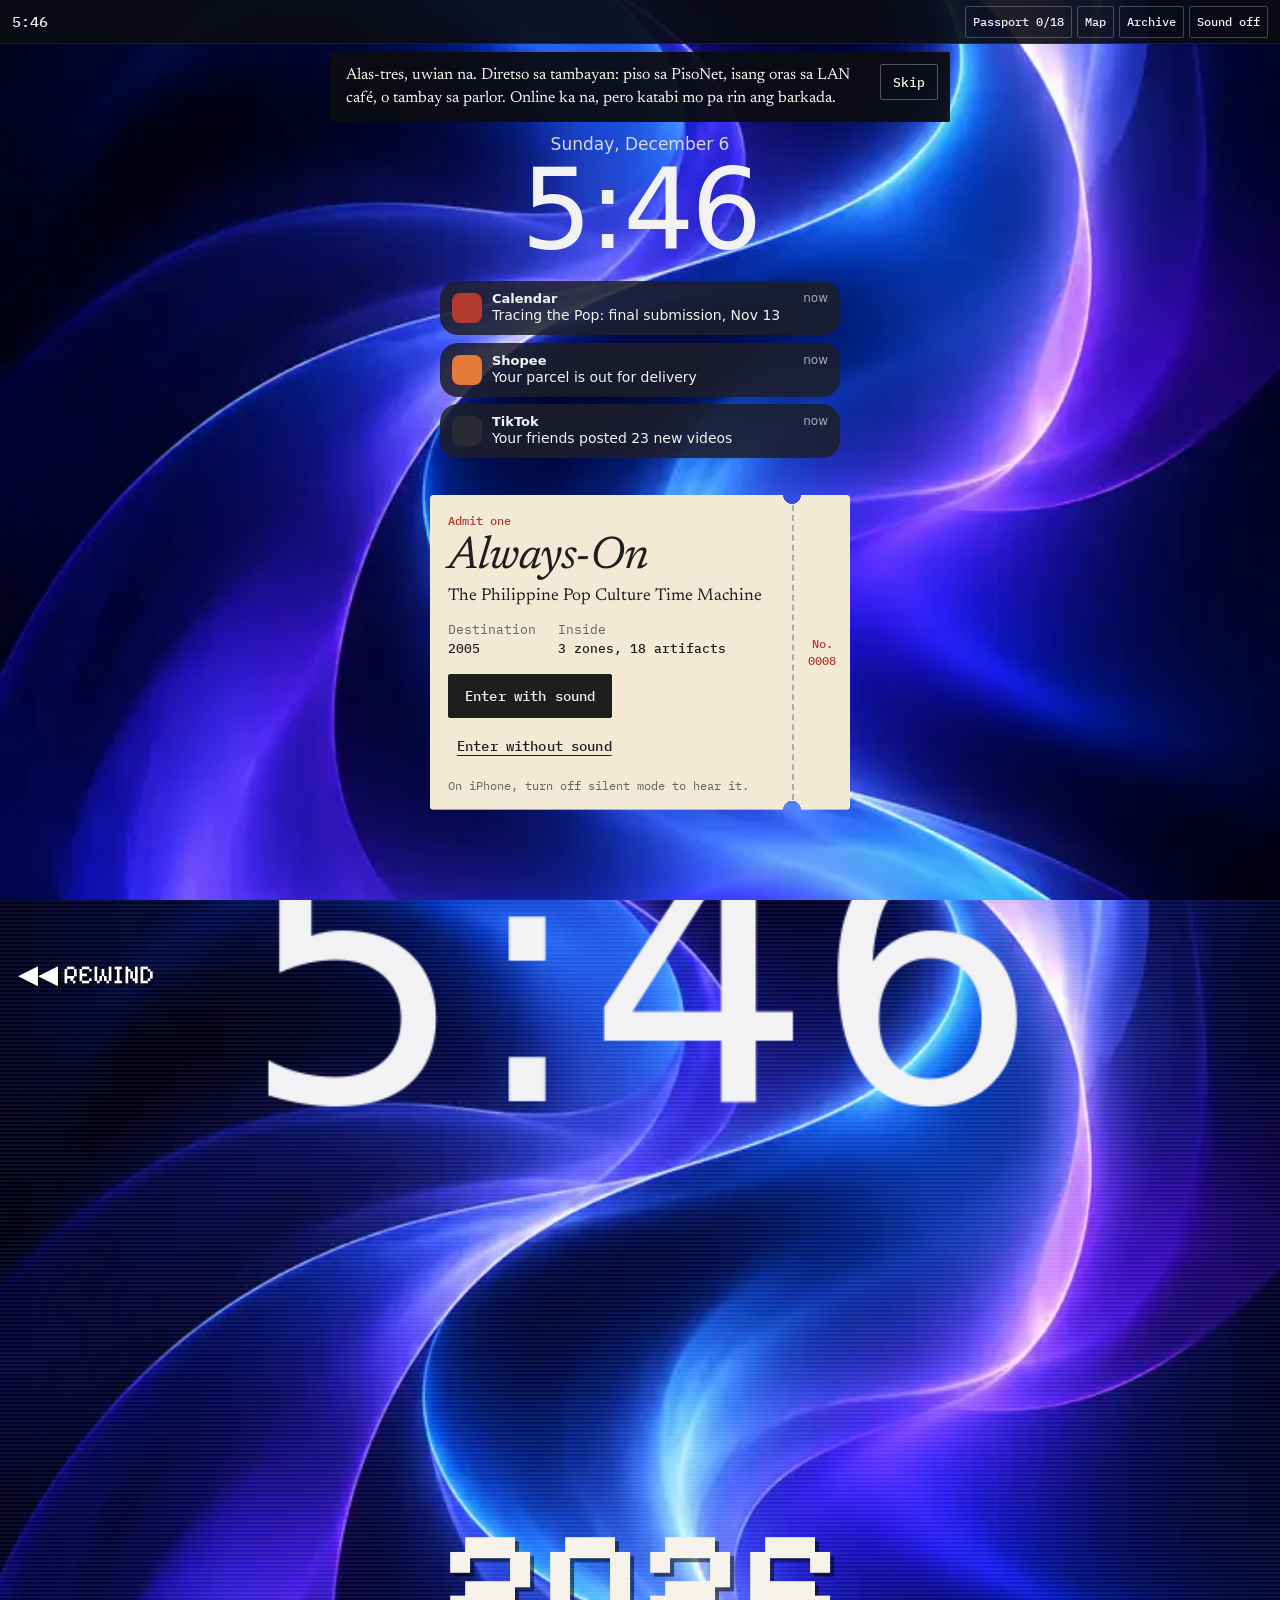
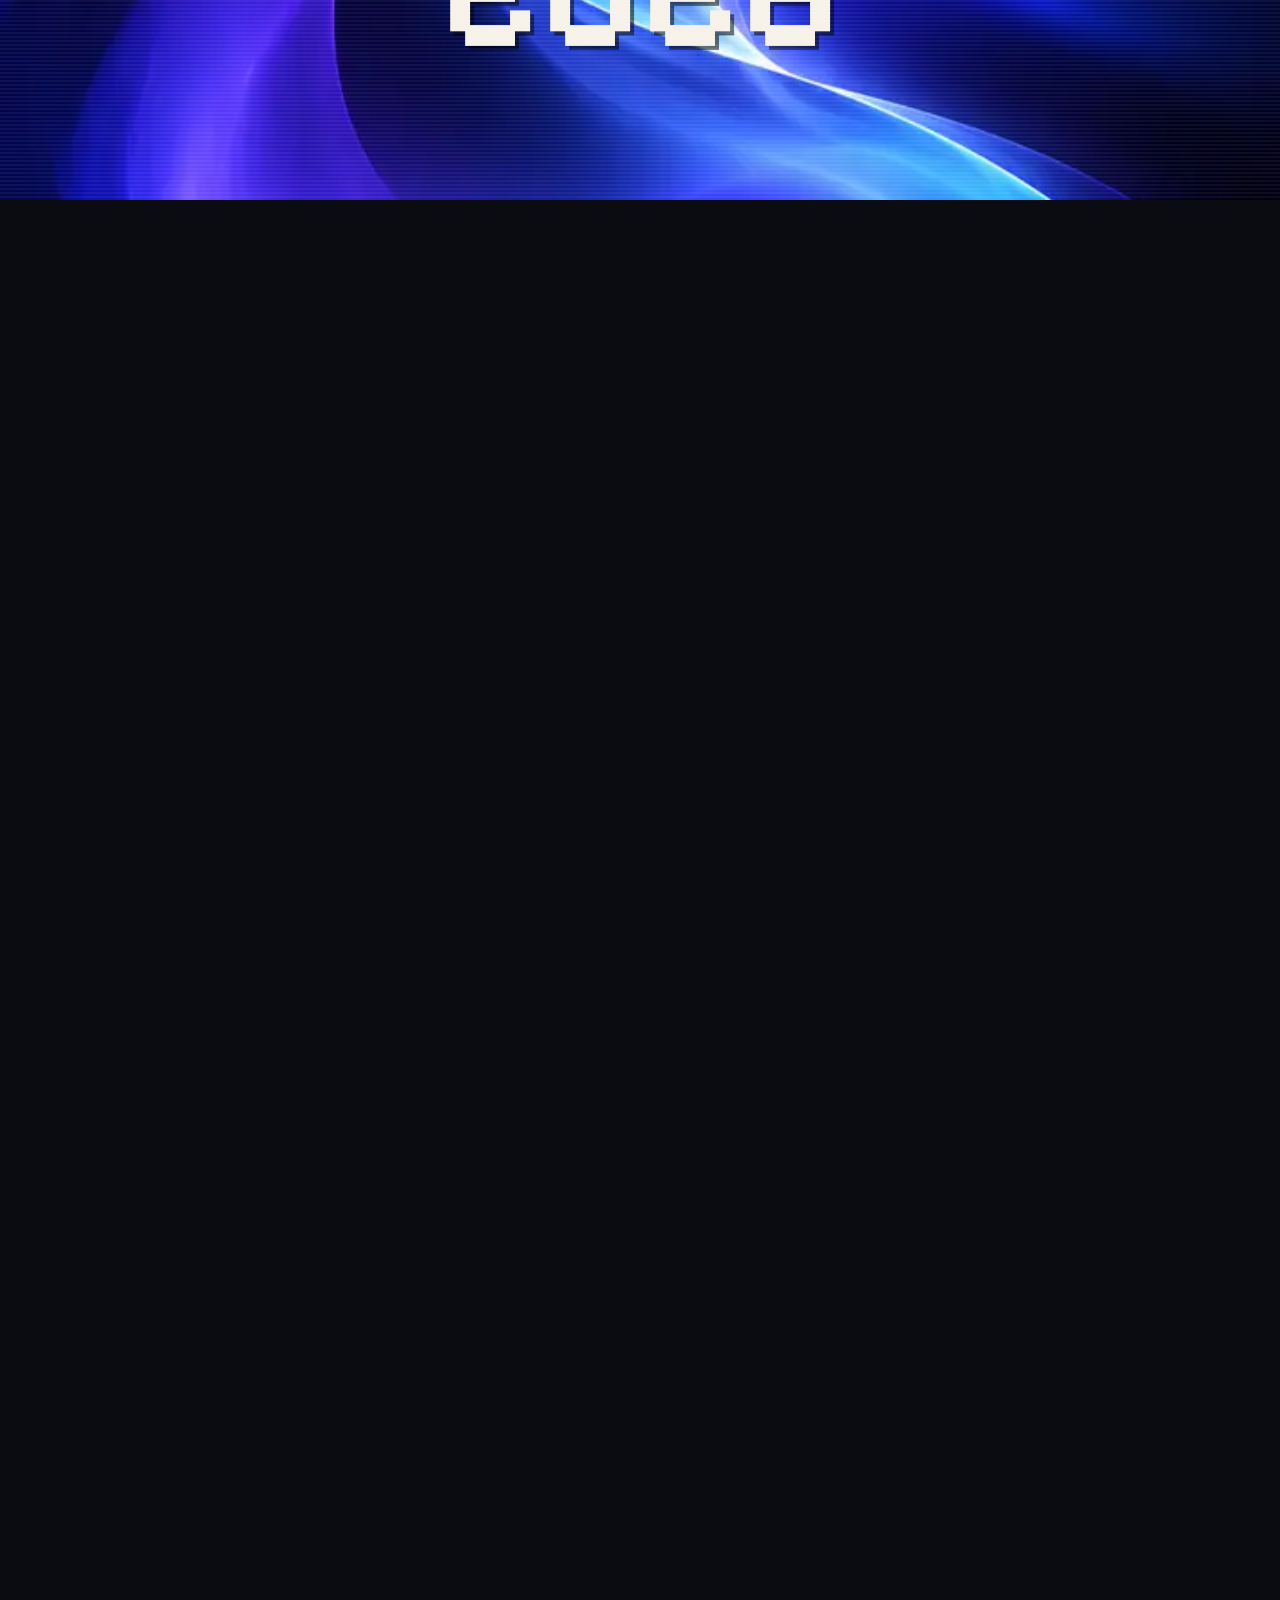
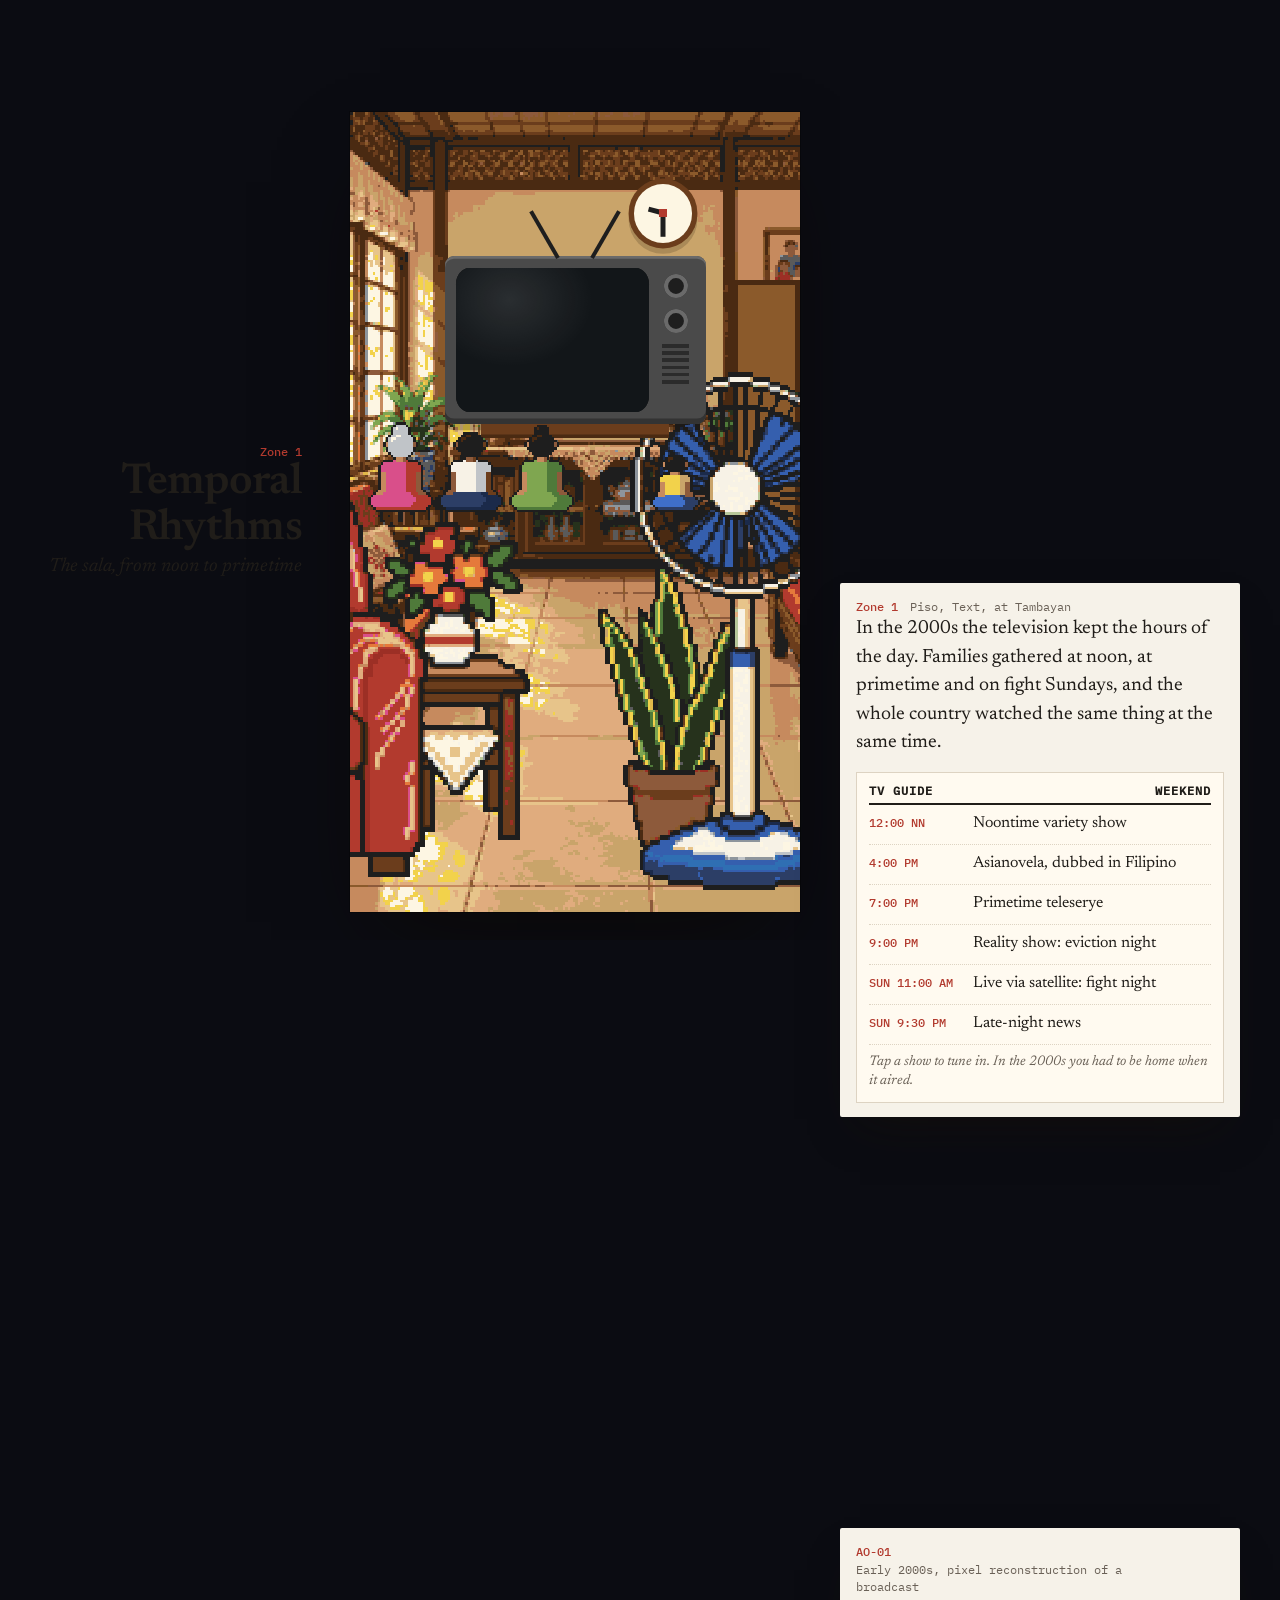
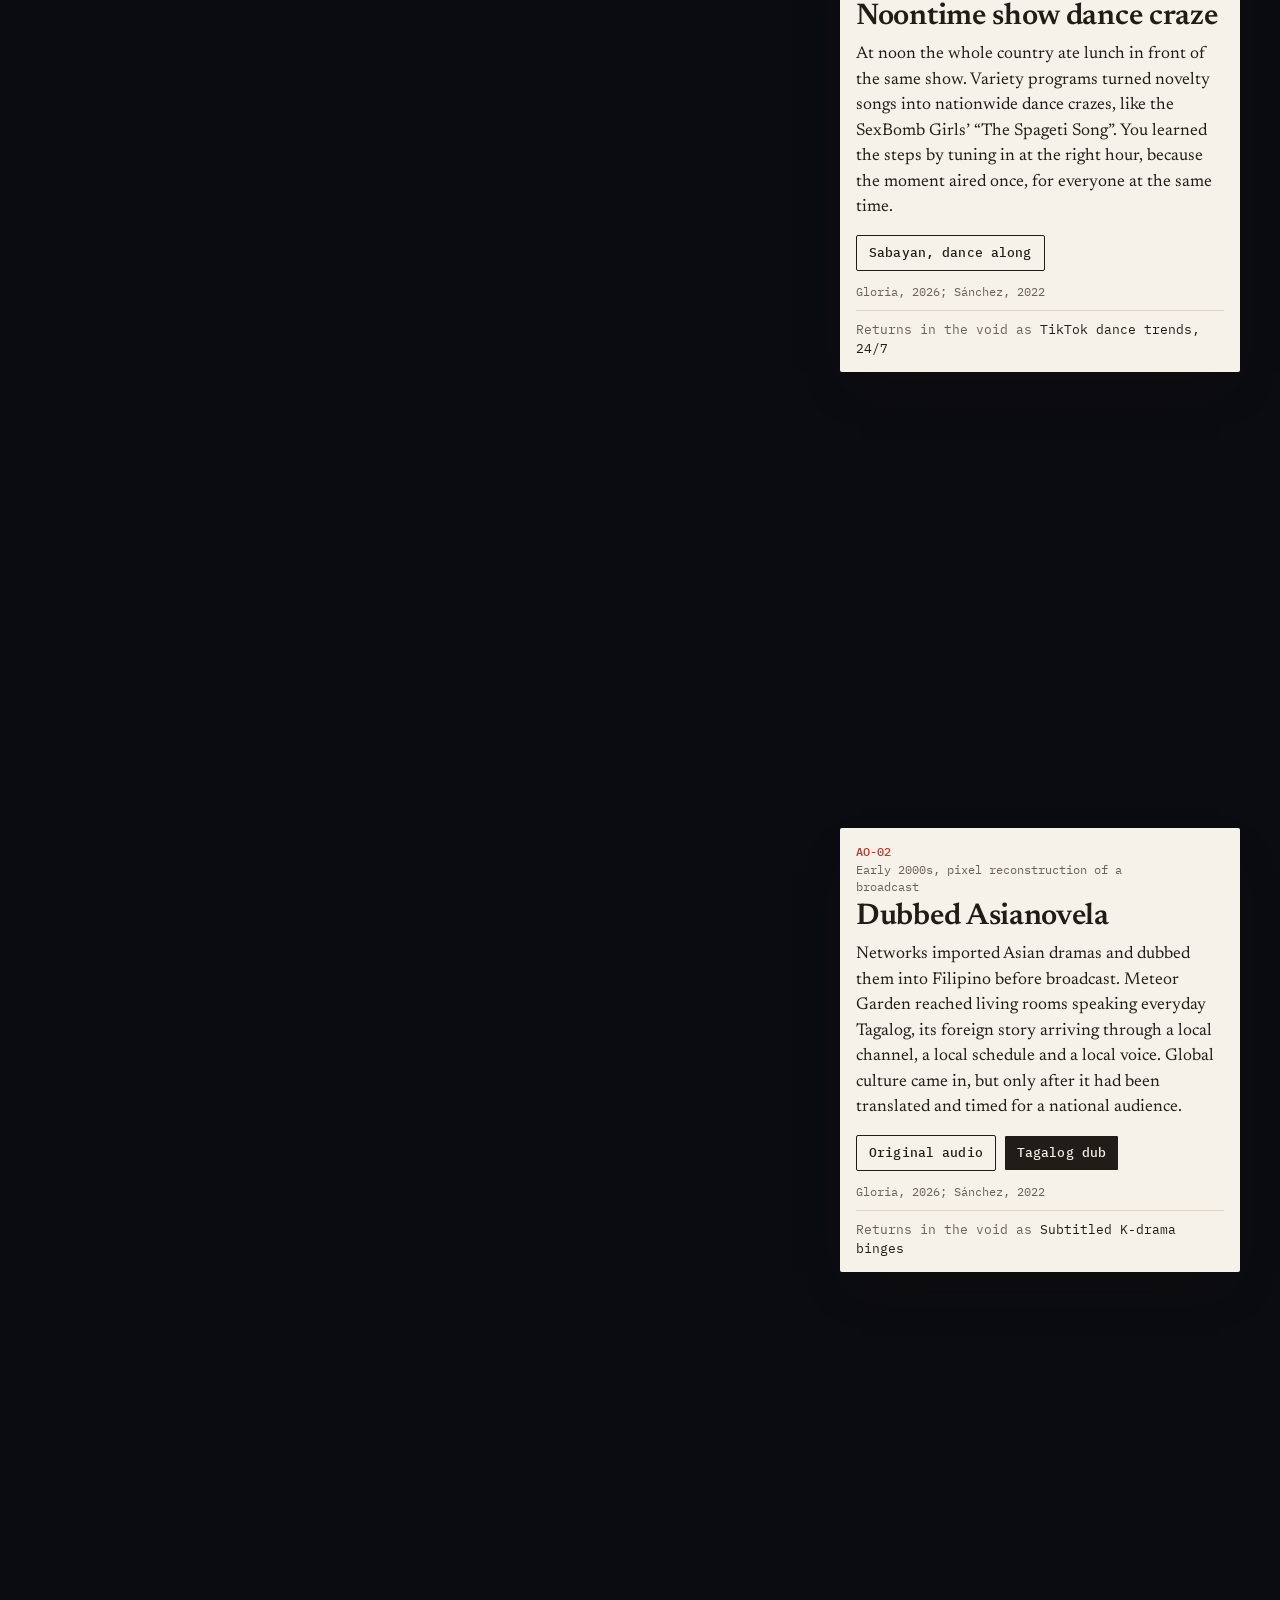
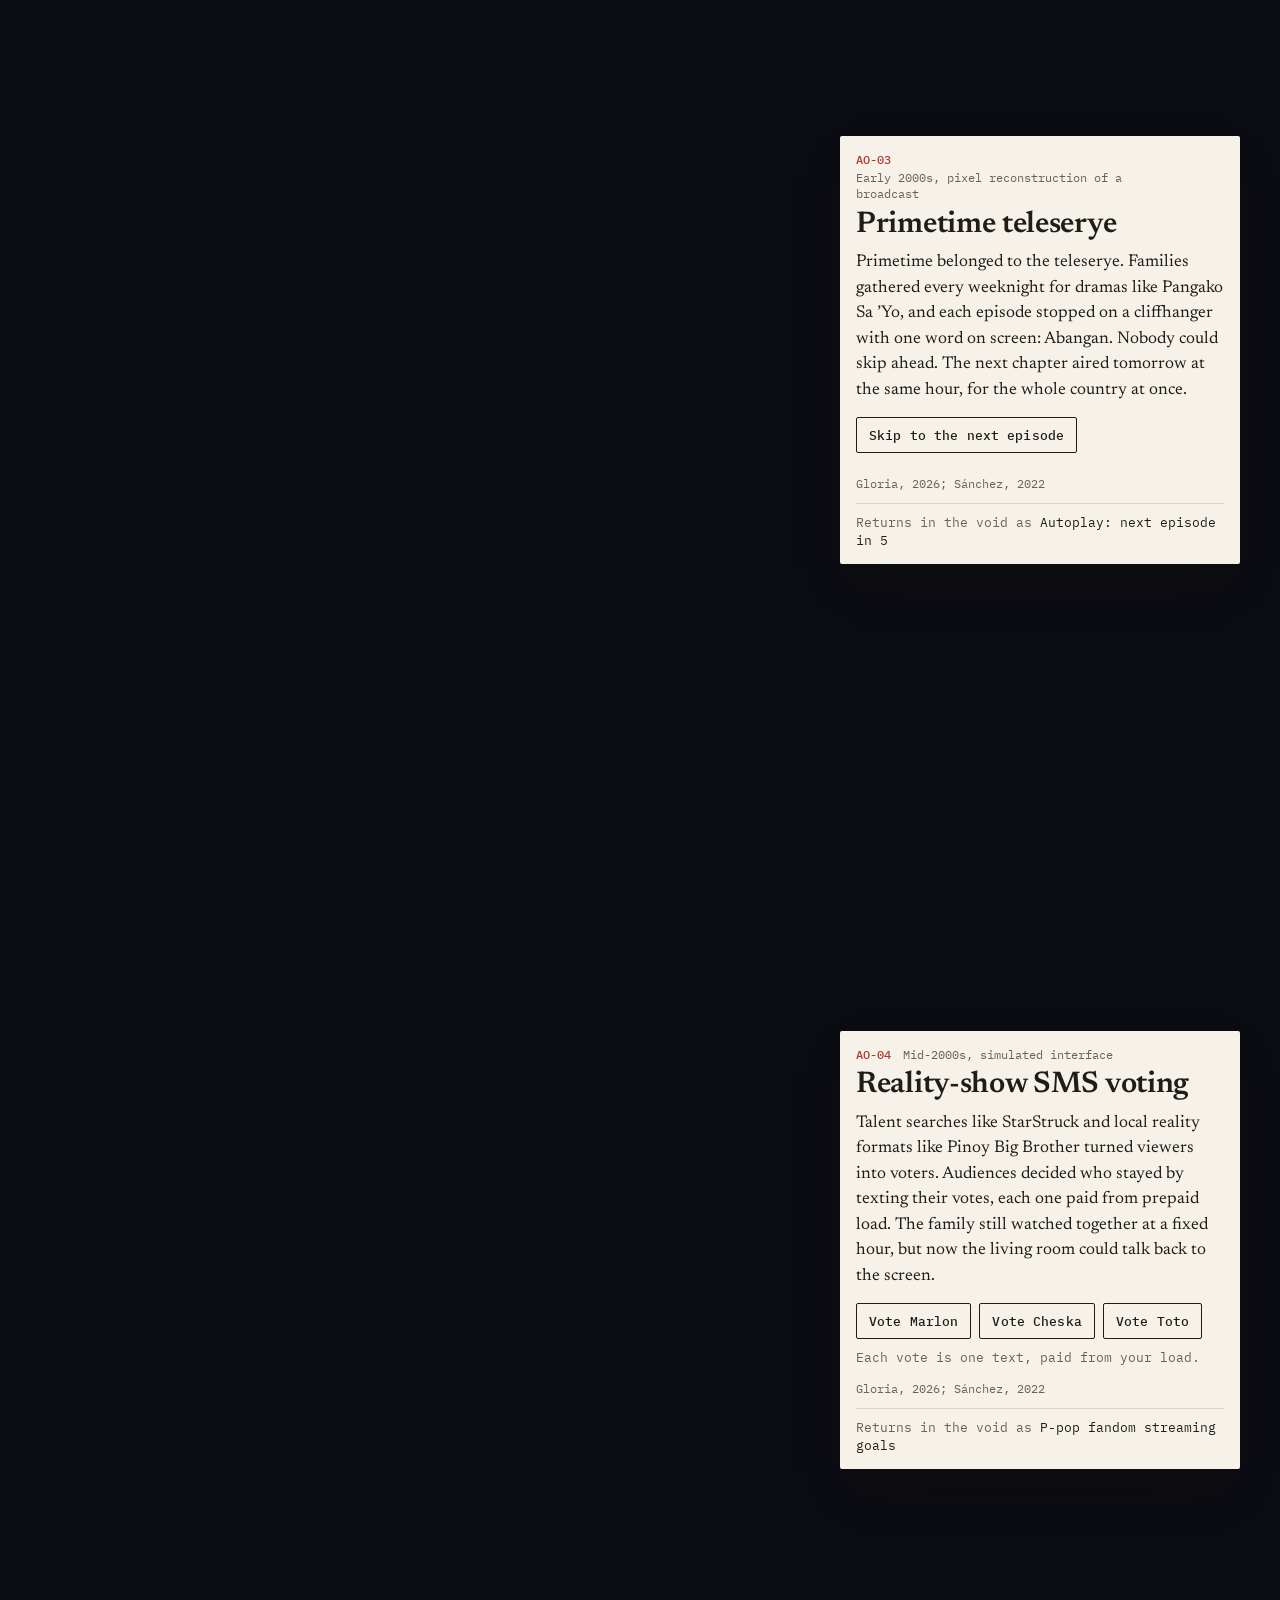
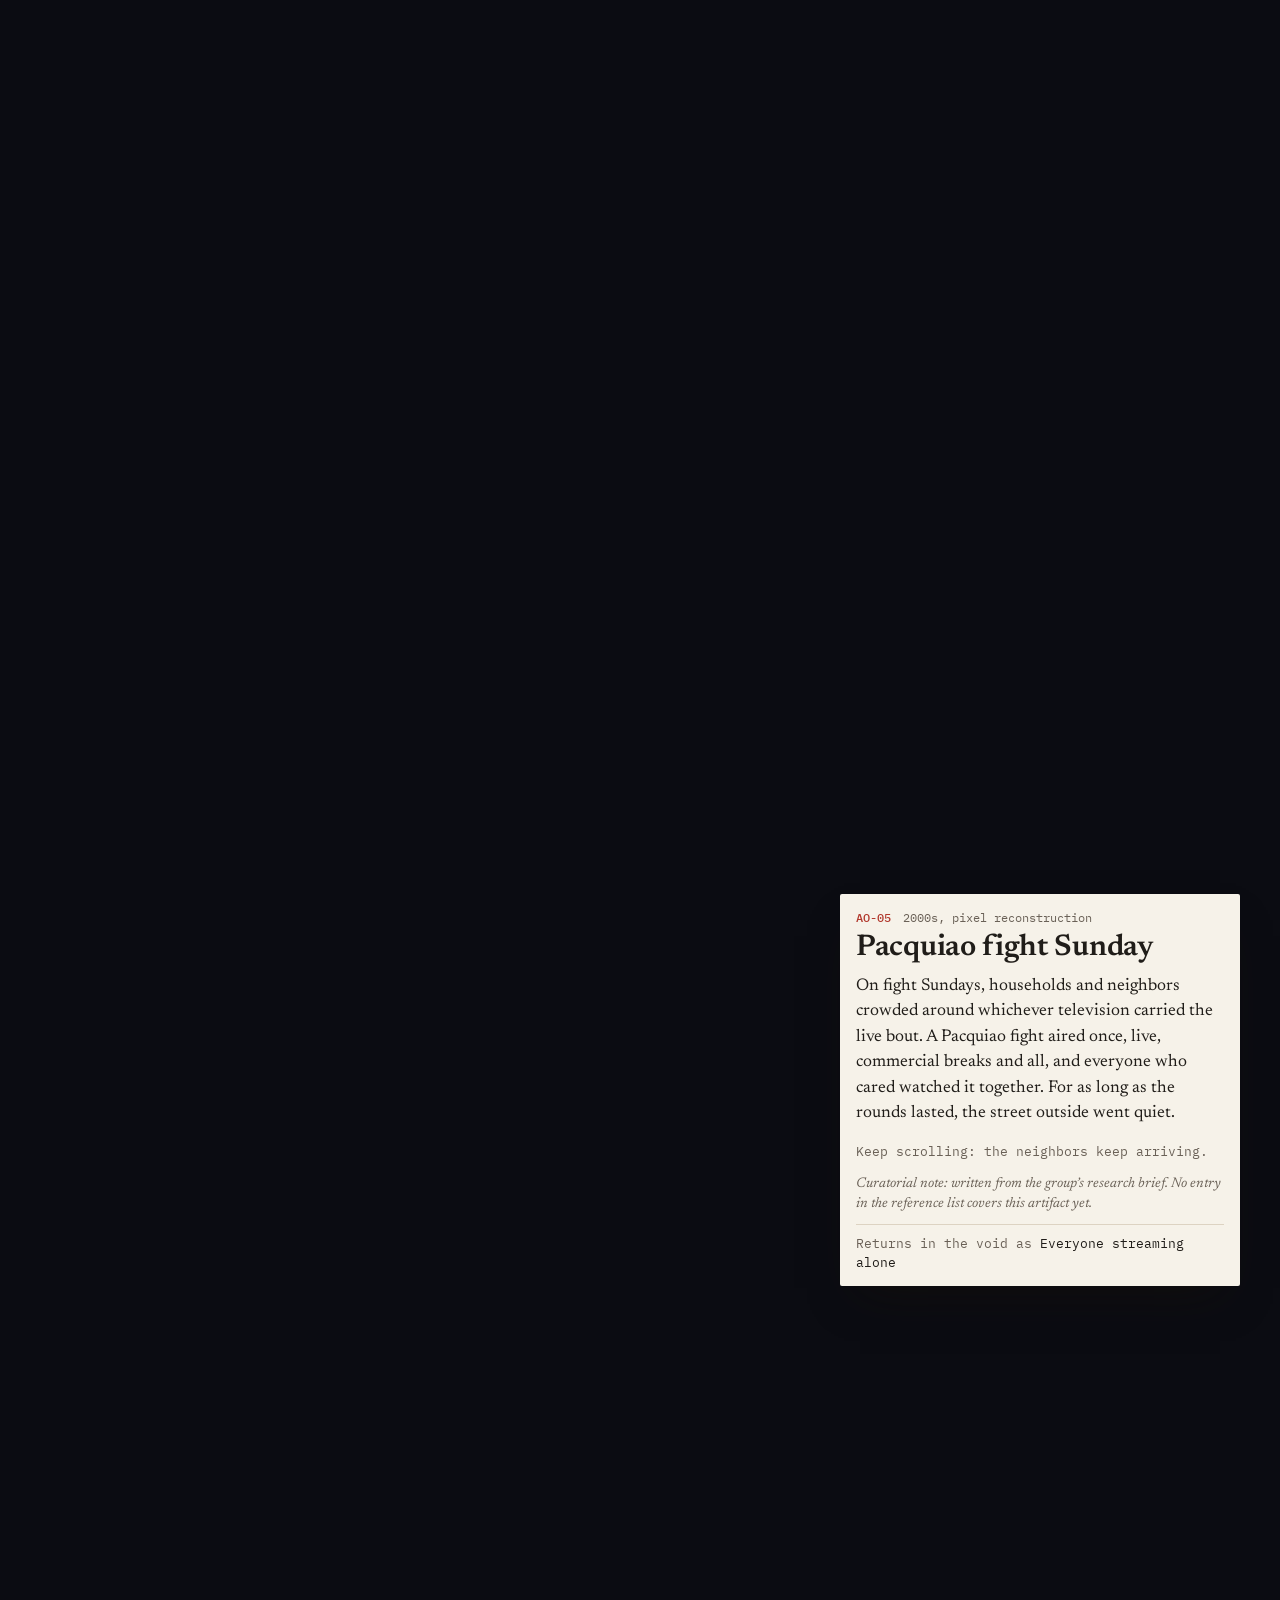
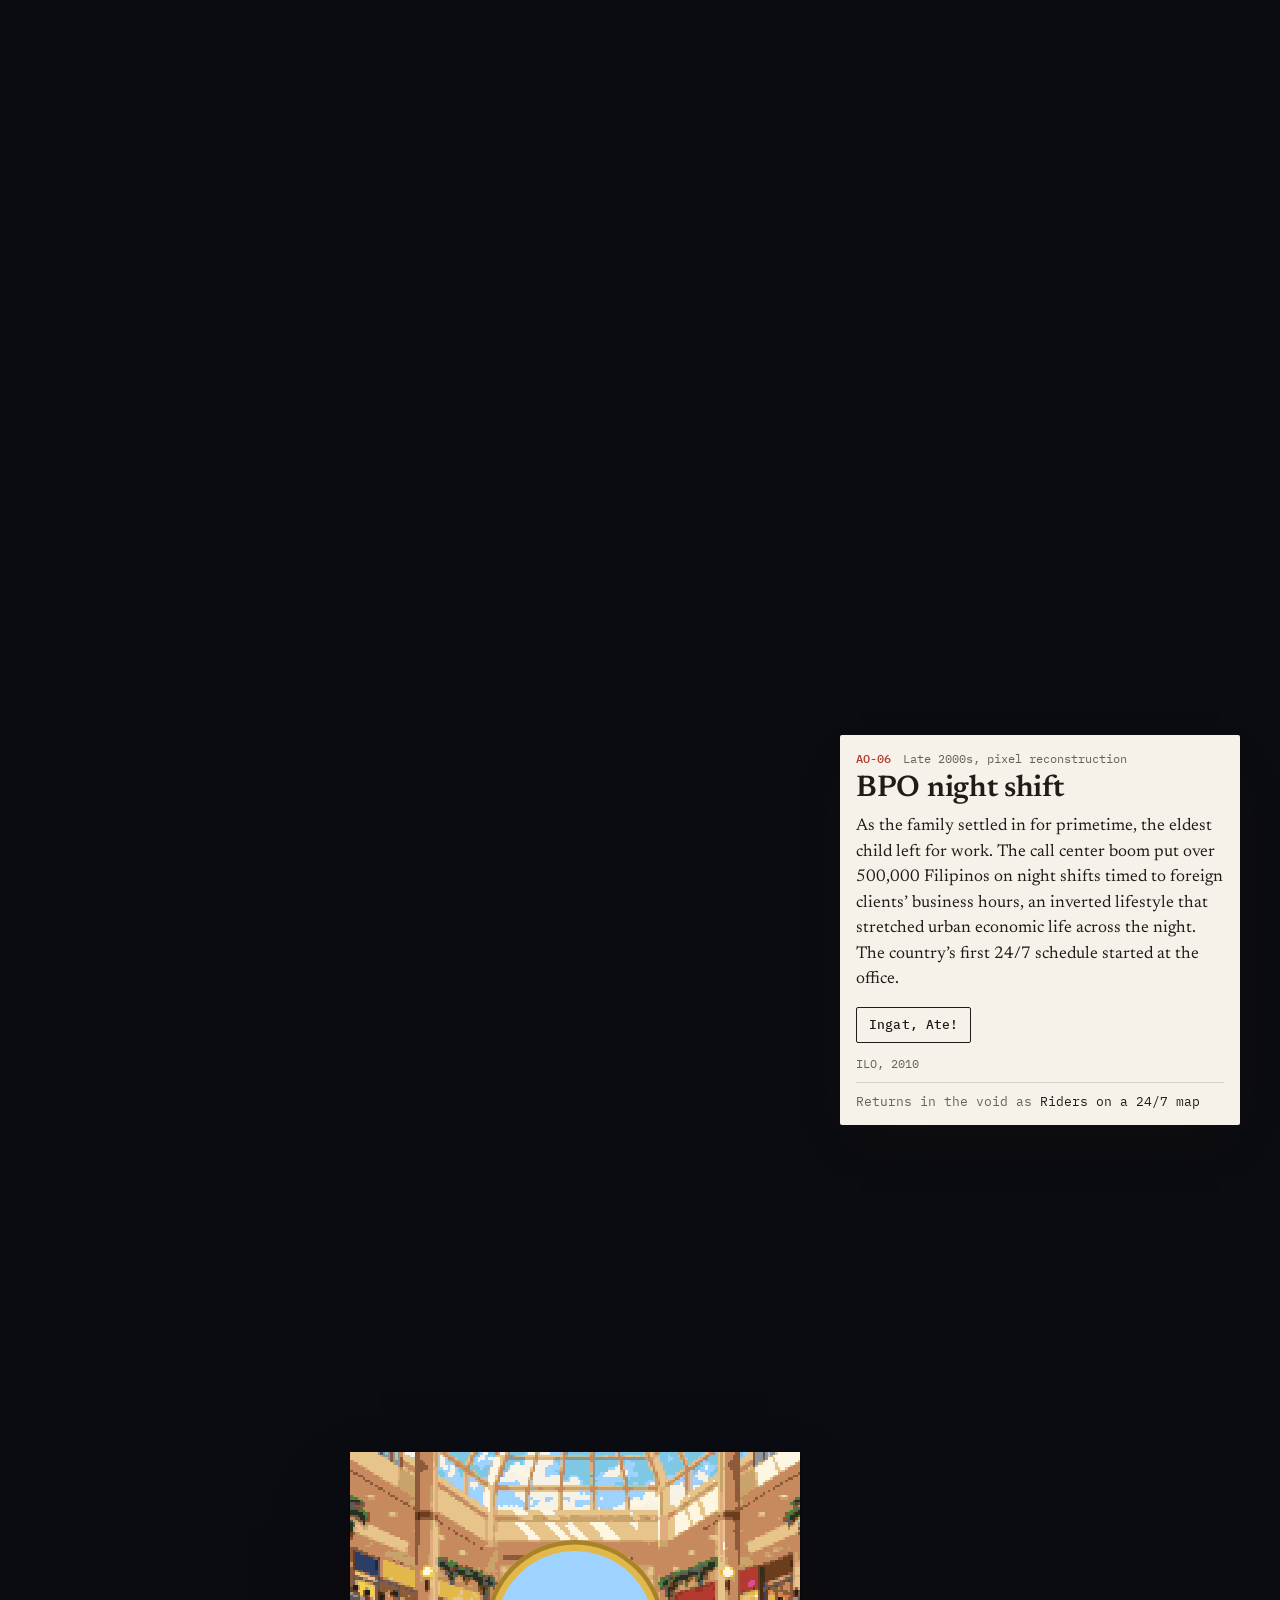
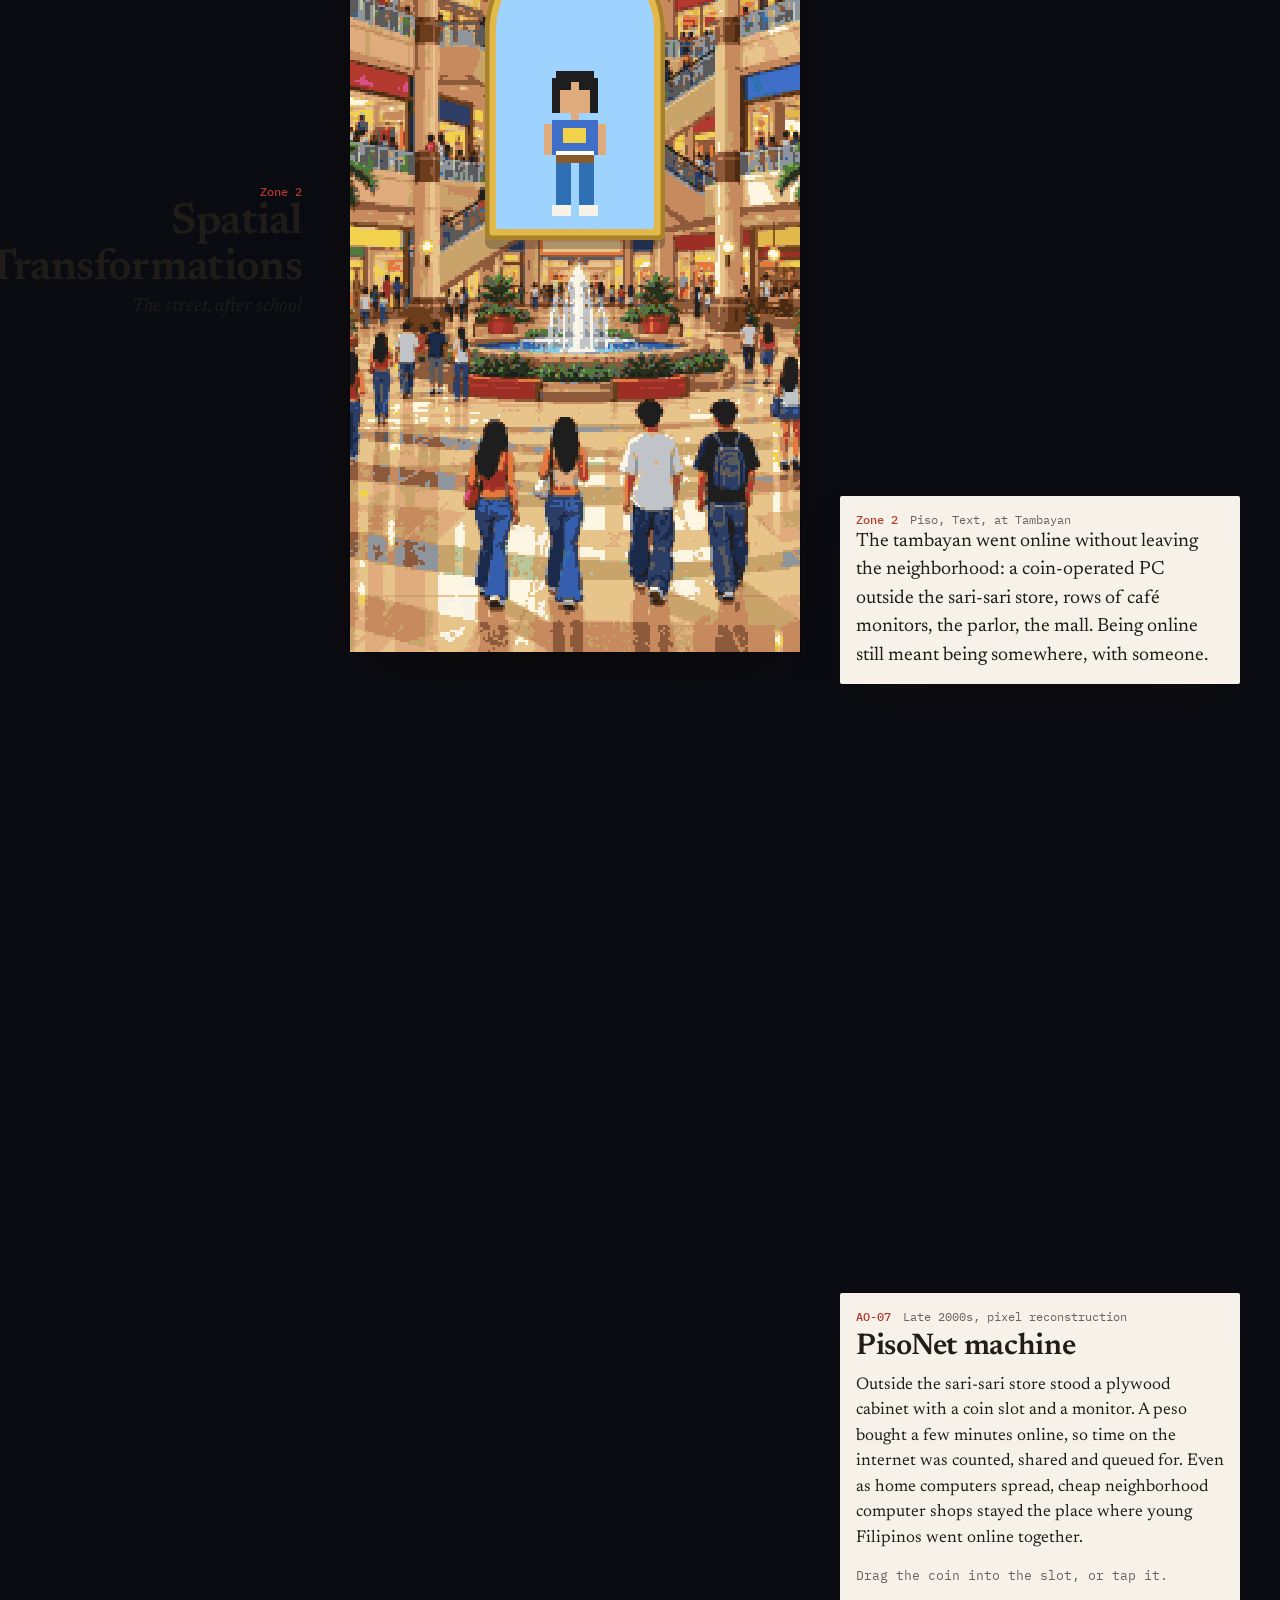
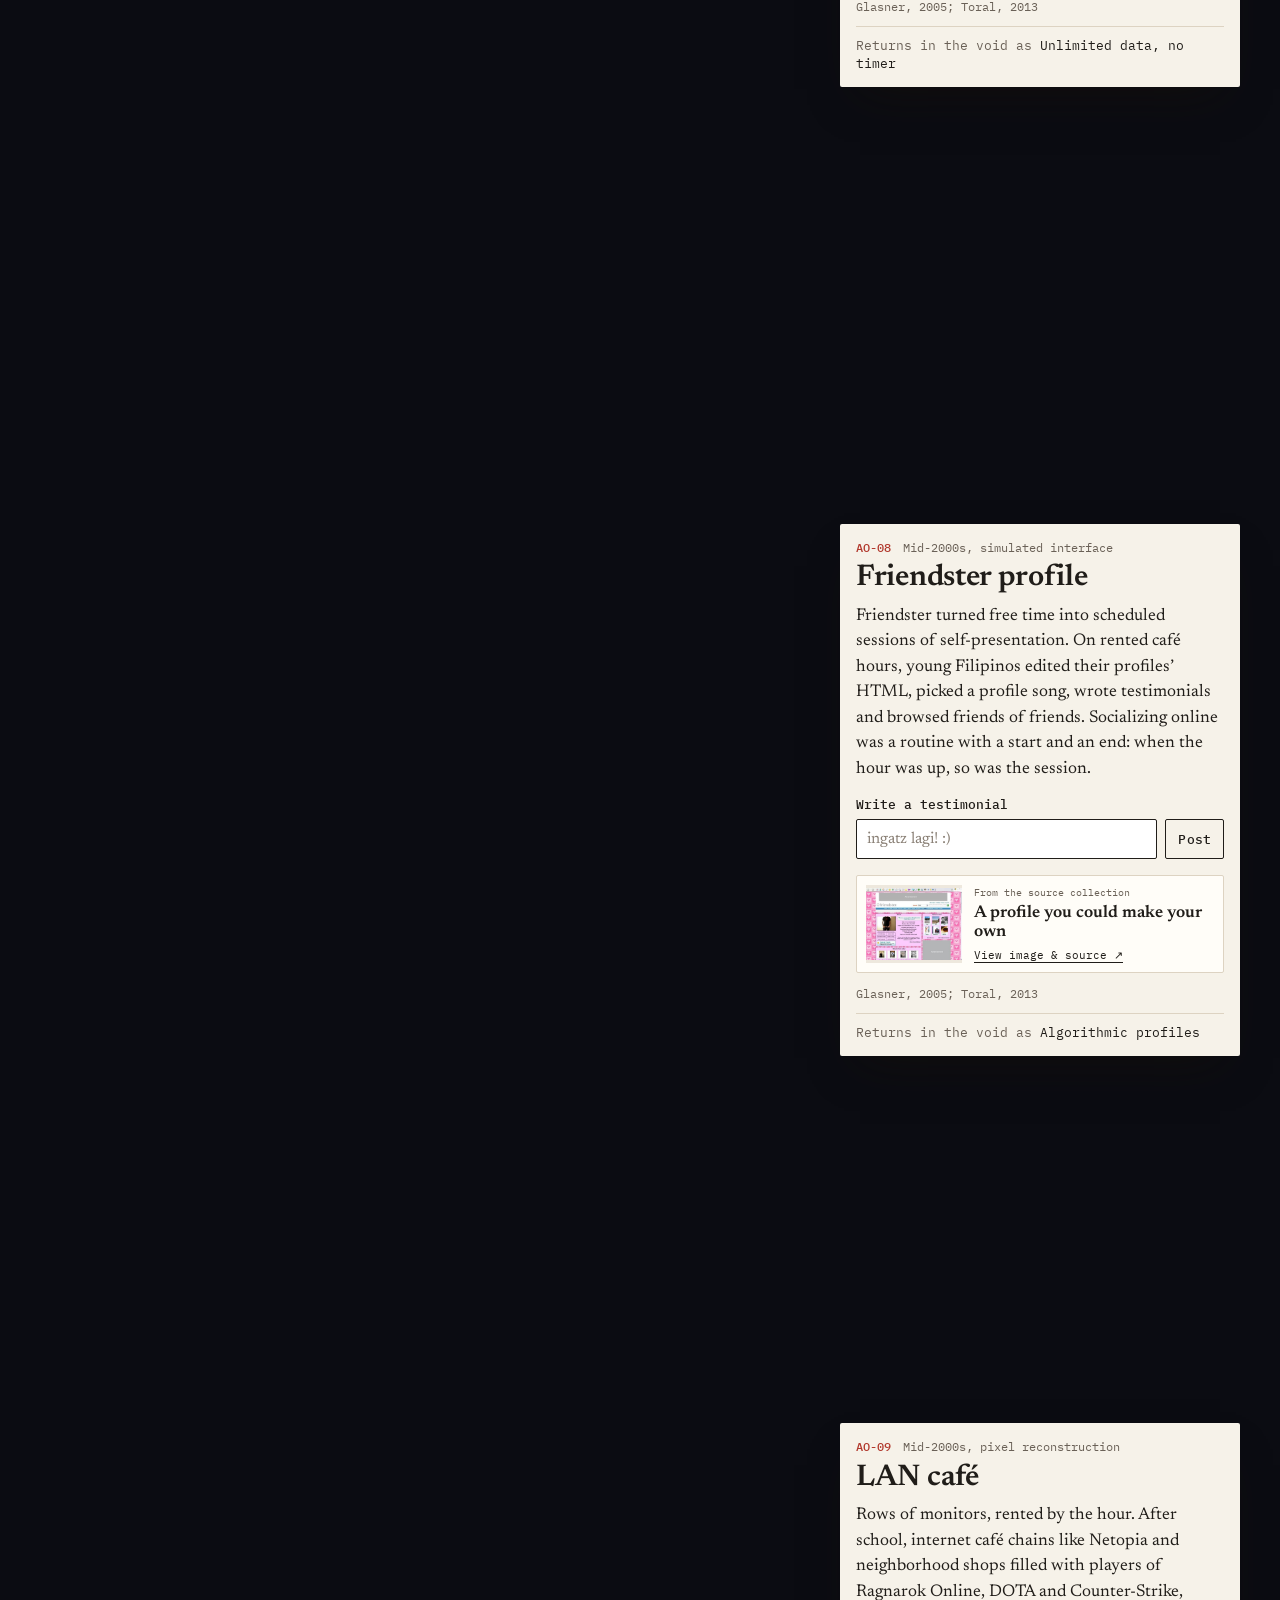
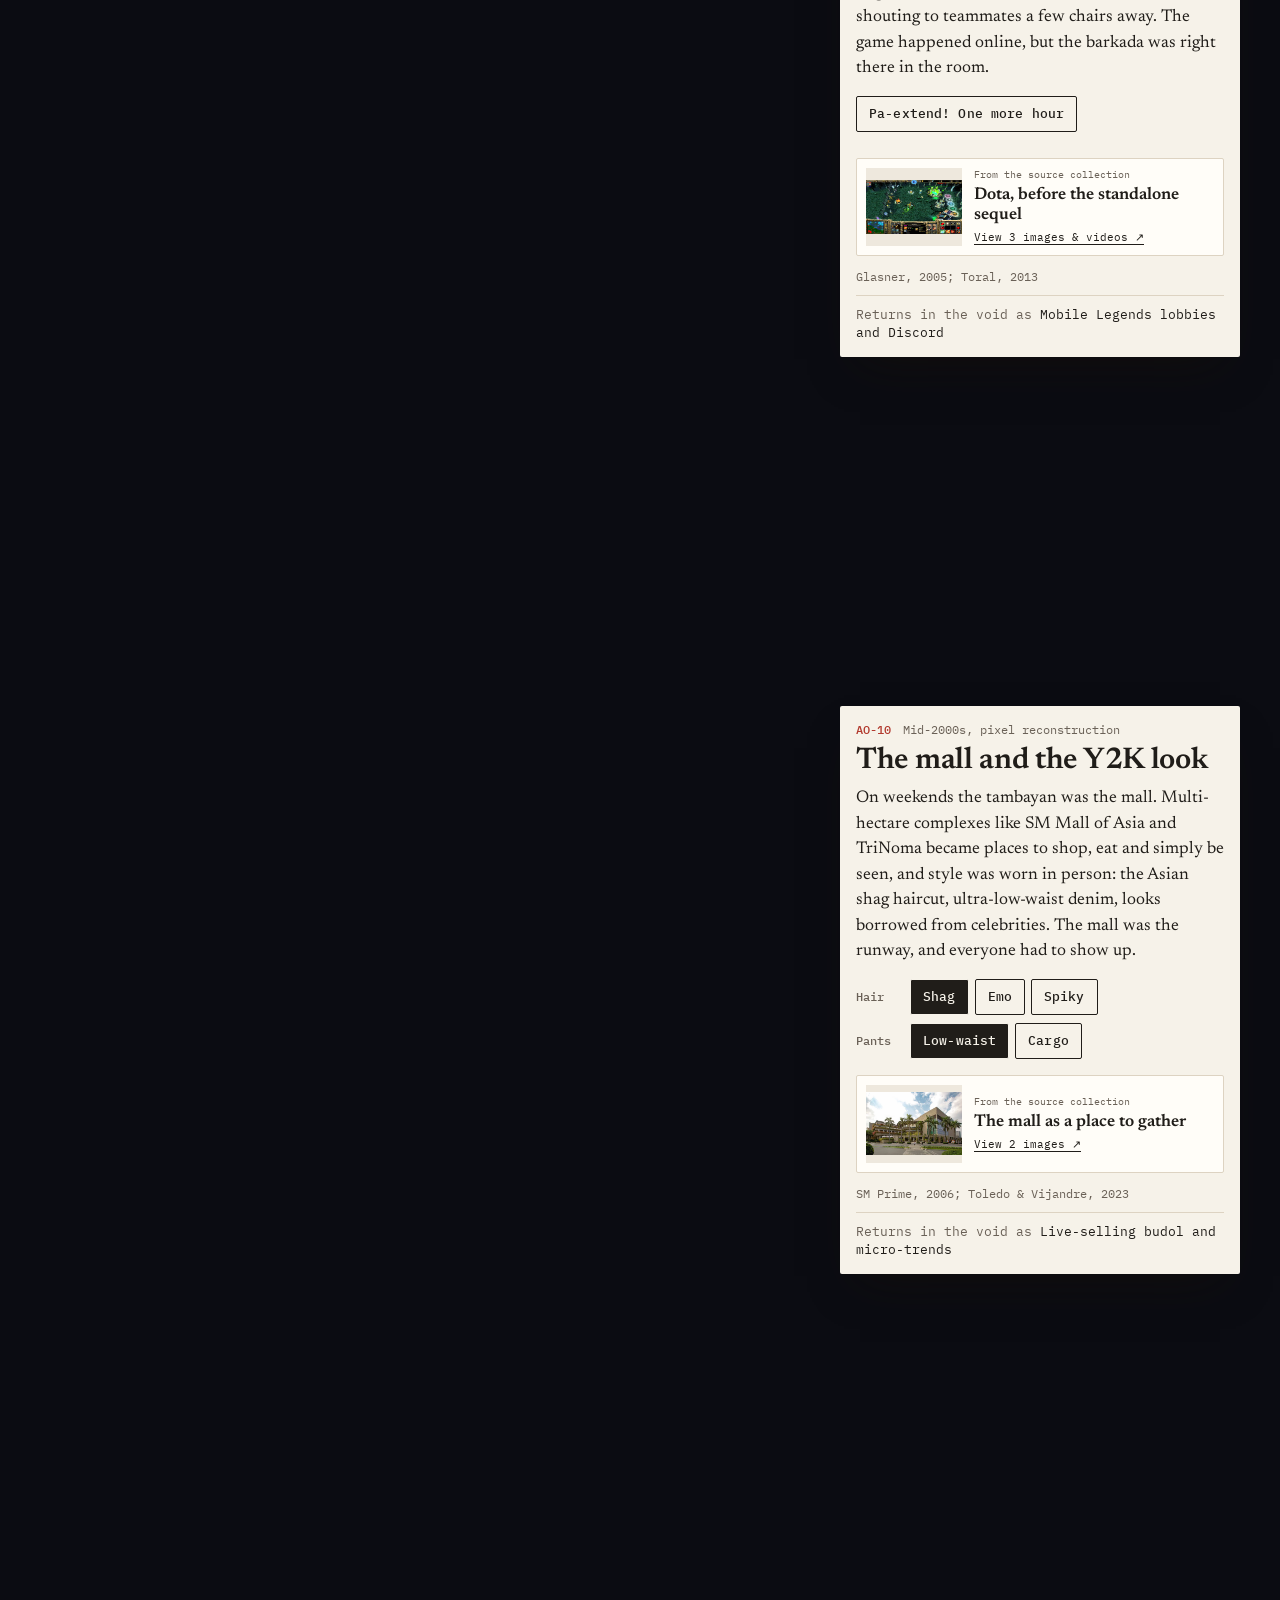
==== commit 130cfbb2: "Place credited source images and videos in exhibit galleries and the environmental archive" ====
--- a/index.html
+++ b/index.html
@@ -7,8 +7,8 @@
 <meta name="description" content="A scroll-through museum of Philippine pop culture, from the bounded 2000s to the always-on 2020s. Three zones, eighteen artifacts.">
 <meta name="theme-color" content="#0b0c12">
 <link rel="icon" href="favicon.png" sizes="32x32">
-<link rel="stylesheet" href="css/museum.css">
-<script type="module" src="js/main.js"></script>
+<link rel="stylesheet" href="css/museum.css?v=source-media-1">
+<script type="module" src="js/main.js?v=source-media-1"></script>
 </head>
 <body>
 <a class="skip-link" href="#zone-1">Skip to the first zone</a>
--- a/css/museum.css
+++ b/css/museum.css
@@ -956,6 +956,46 @@
   .caption-bar { left: 50%; right: auto; transform: translateX(-50%); width: min(620px, calc(100vw - 24px)); }
 }
 
+/* Documentary media: compact exhibit previews and accessible, captioned galleries. */
+.media-preview {
+  display: flex; gap: 12px; align-items: center; width: 100%; margin-top: 16px;
+  padding: 9px; text-align: left; cursor: pointer; color: var(--label-ink);
+  background: #fffdf8; border: 1px solid var(--label-line); border-radius: 2px;
+}
+.media-preview:hover { border-color: var(--narra); background: #fff; }
+.media-preview > img { width: 96px; height: 78px; flex: 0 0 96px; object-fit: contain; background: #eee8dd; }
+.media-preview > span { display: grid; gap: 4px; min-width: 0; }
+.media-preview small { color: var(--label-dim); font: 400 10px/1.4 var(--font-mono); }
+.media-preview strong { font: 600 17px/1.15 var(--font-label); }
+.media-preview > span > span { font: 400 11px/1.5 var(--font-mono); text-decoration: underline; text-underline-offset: 3px; }
+.media-figure { margin: 0; padding: 4px 0 22px; }
+.media-figure + .media-figure { border-top: 1px solid var(--label-line); padding-top: 24px; }
+.media-figure h3 { font: 600 25px/1.2 var(--font-label); margin: 0 0 12px; }
+.media-original { width: 100%; height: auto; max-height: 54svh; object-fit: contain; background: #e9e4db; }
+.media-figure figcaption { padding-top: 12px; }
+.media-figure figcaption > p { font: 400 17px/1.5 var(--font-label); }
+.media-figure figcaption .media-credit { margin-top: 8px; font: 400 12px/1.7 var(--font-mono); color: var(--label-dim); }
+.media-credit a, .media-credits a { color: inherit; text-underline-offset: 3px; }
+.media-video { aspect-ratio: 16 / 9; background: #15151b; color: #f6f2e9; display: grid; }
+.media-video iframe { display: block; width: 100%; height: 100%; border: 0; }
+.media-play { display: grid; align-content: center; justify-items: center; gap: 12px; padding: 20px; border: 0; background: transparent; color: inherit; cursor: pointer; font: 500 16px/1.4 var(--font-mono); }
+.media-play small { font: 400 12px/1.5 var(--font-ui); color: #c2c2ce; }
+.media-play-symbol { display: grid; place-items: center; width: 56px; height: 56px; border: 1px solid #81818c; border-radius: 50%; }
+.archive-media { padding: 14px 0 24px; }
+.archive-media h3 { font: 600 23px/1.2 var(--font-label); }
+.archive-media > p { color: var(--label-dim); font: 400 15px/1.5 var(--font-label); margin-top: 6px; }
+.archive-media-grid { display: grid; grid-template-columns: repeat(auto-fit, minmax(min(100%, 290px), 1fr)); gap: 12px; }
+.media-credits { margin-top: 24px; padding-top: 20px; border-top: 1px solid var(--label-line); }
+.media-credits h4 { font: 600 20px/1.3 var(--font-label); margin: 0 0 10px; }
+.media-credits p, .media-credits li { font: 400 15px/1.5 var(--font-label); }
+.media-credits ul { padding-left: 20px; display: grid; gap: 7px; }
+@media (max-width: 380px) {
+  .media-preview > img { width: 72px; height: 68px; flex-basis: 72px; }
+  .media-preview strong { font-size: 16px; }
+  .media-play { font-size: 13px; padding: 12px; gap: 6px; }
+  .media-play-symbol { width: 40px; height: 40px; }
+}
+
 /* Reduced motion: no scrubbing, no loops, no flashes. */
 @media (prefers-reduced-motion: reduce) {
   html { scroll-behavior: auto; }
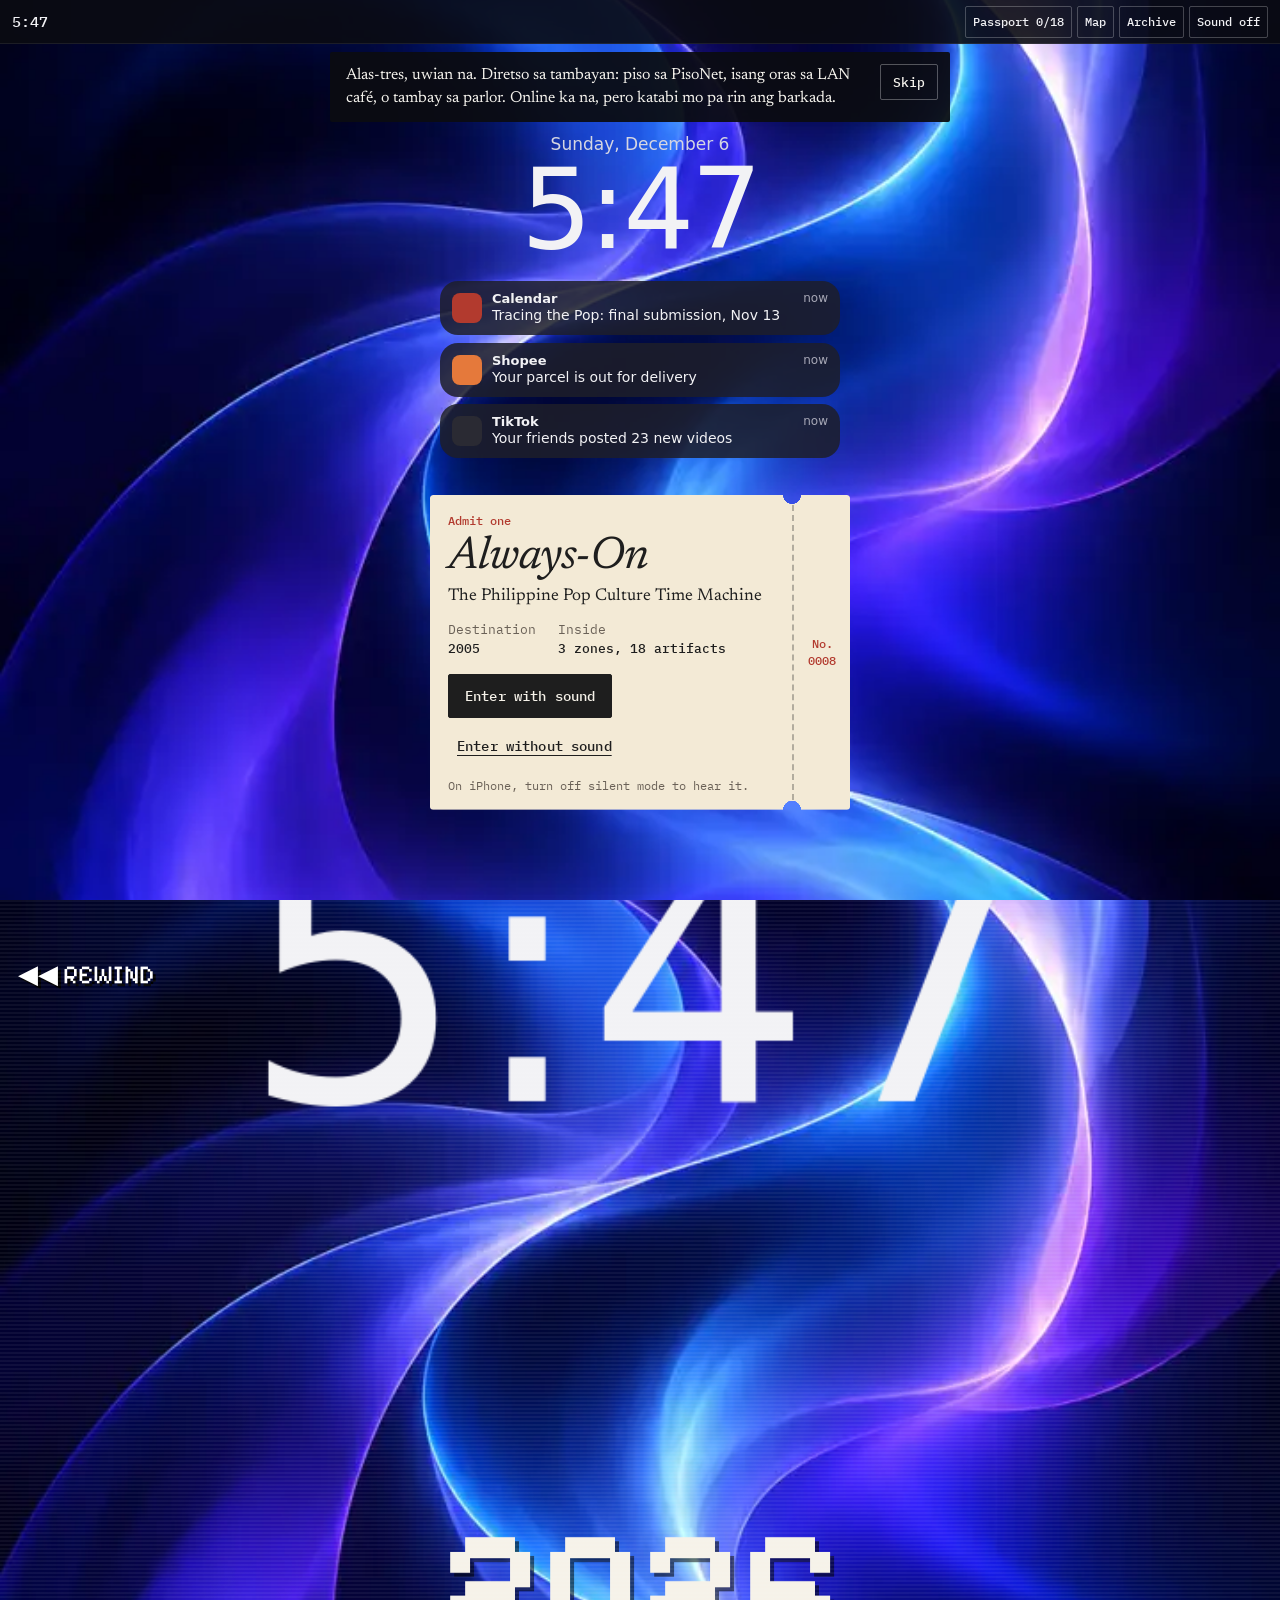
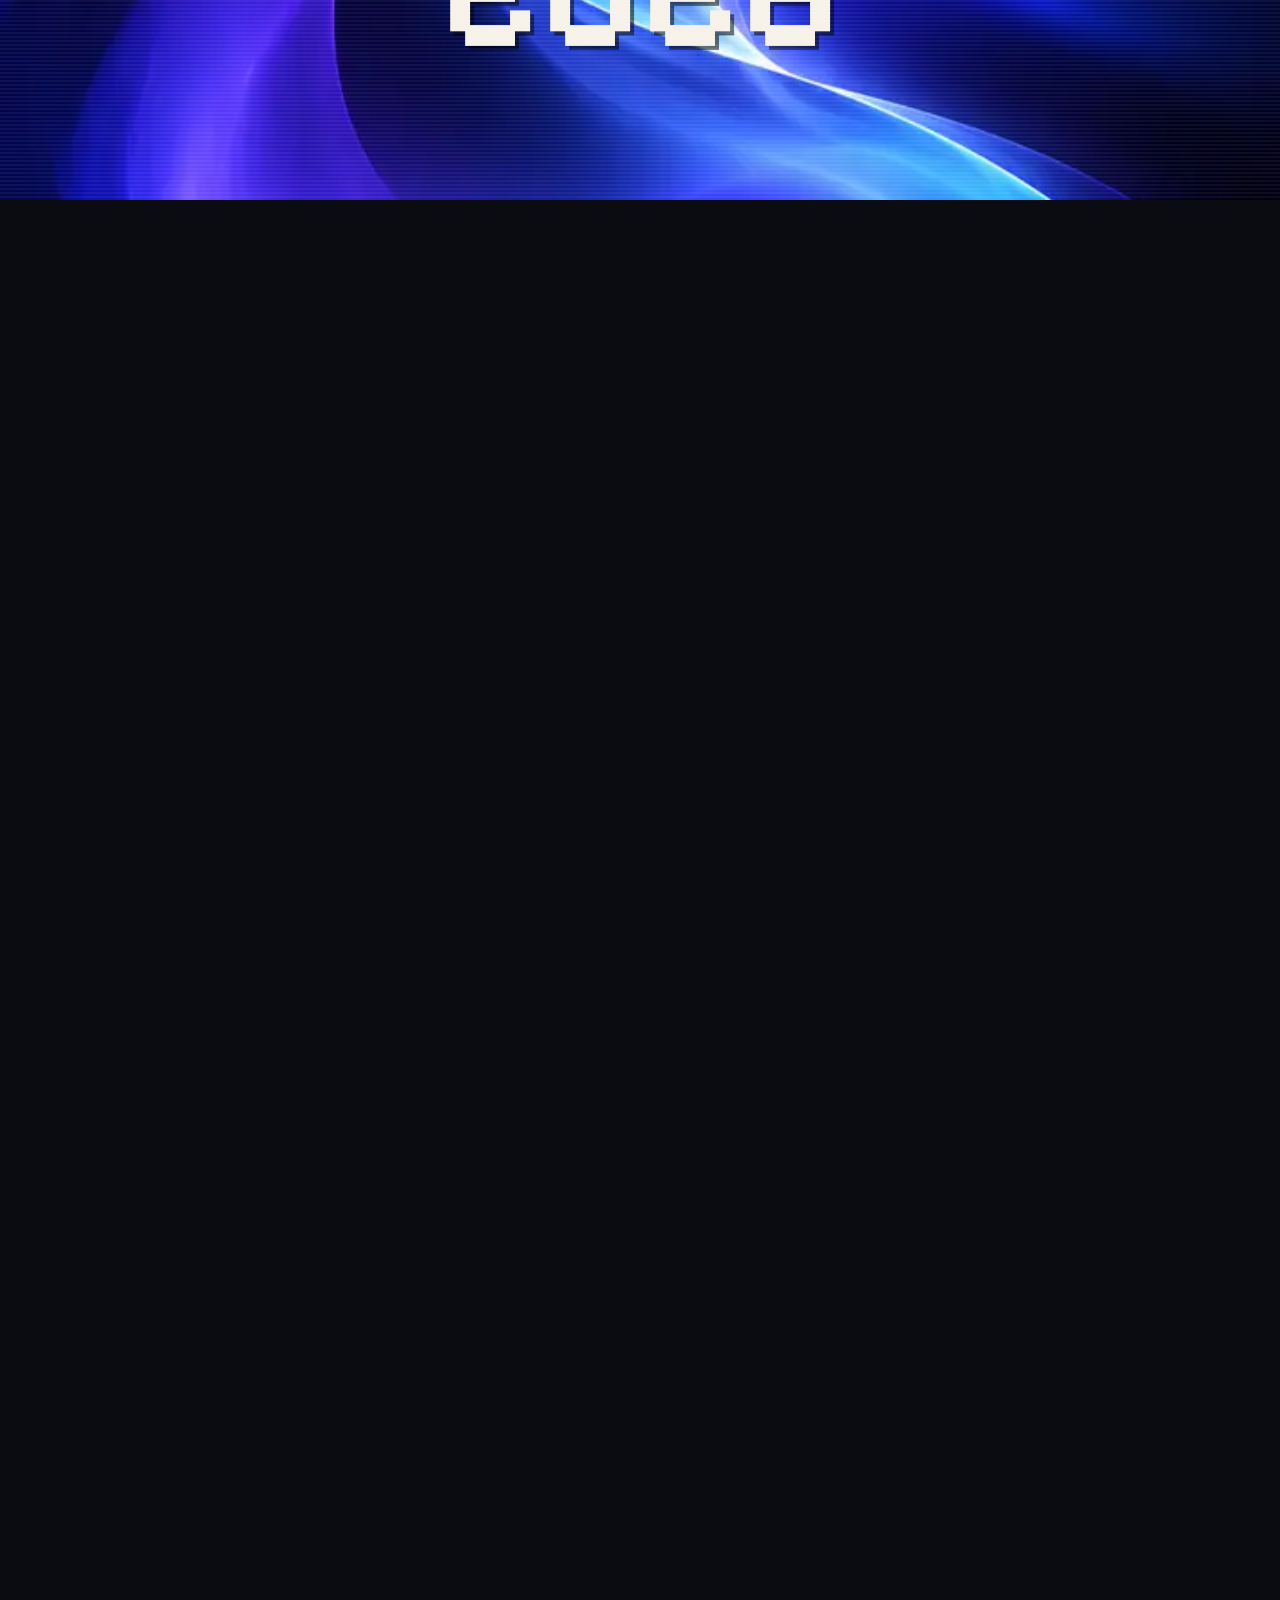
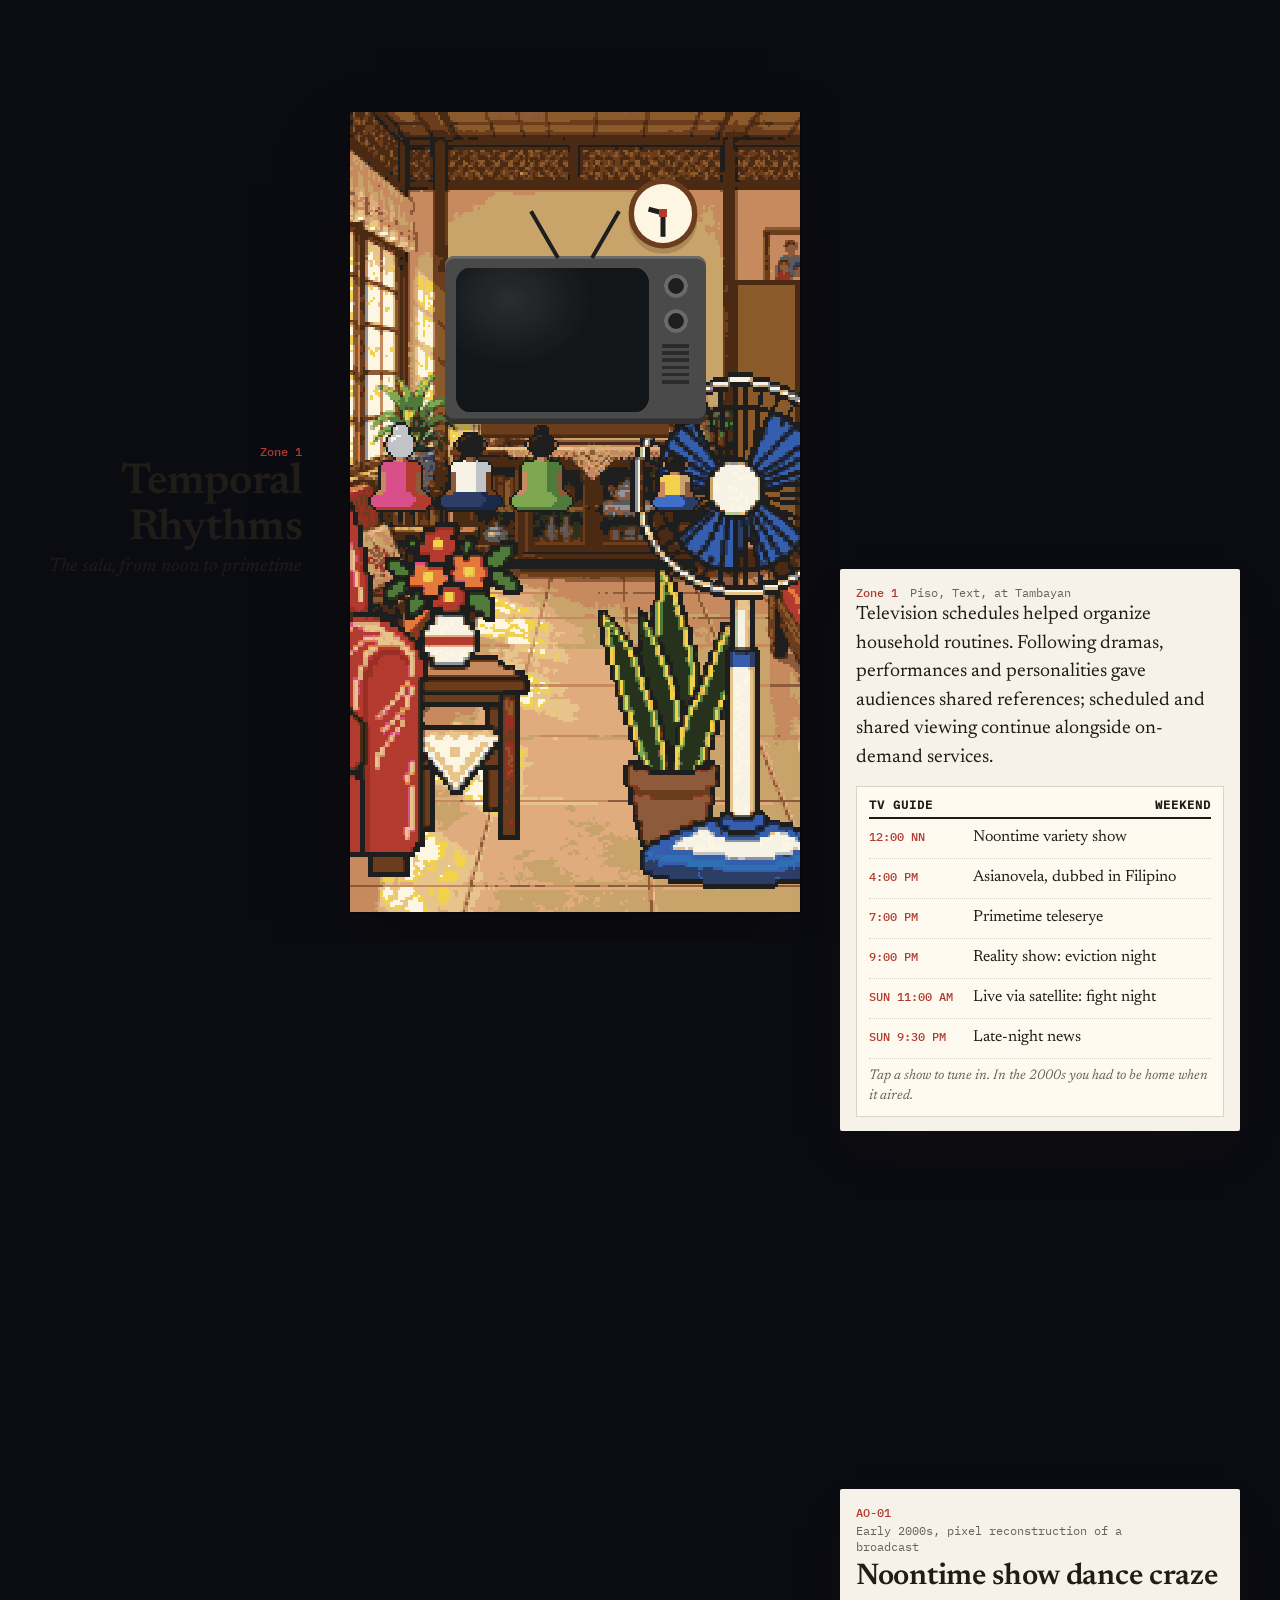
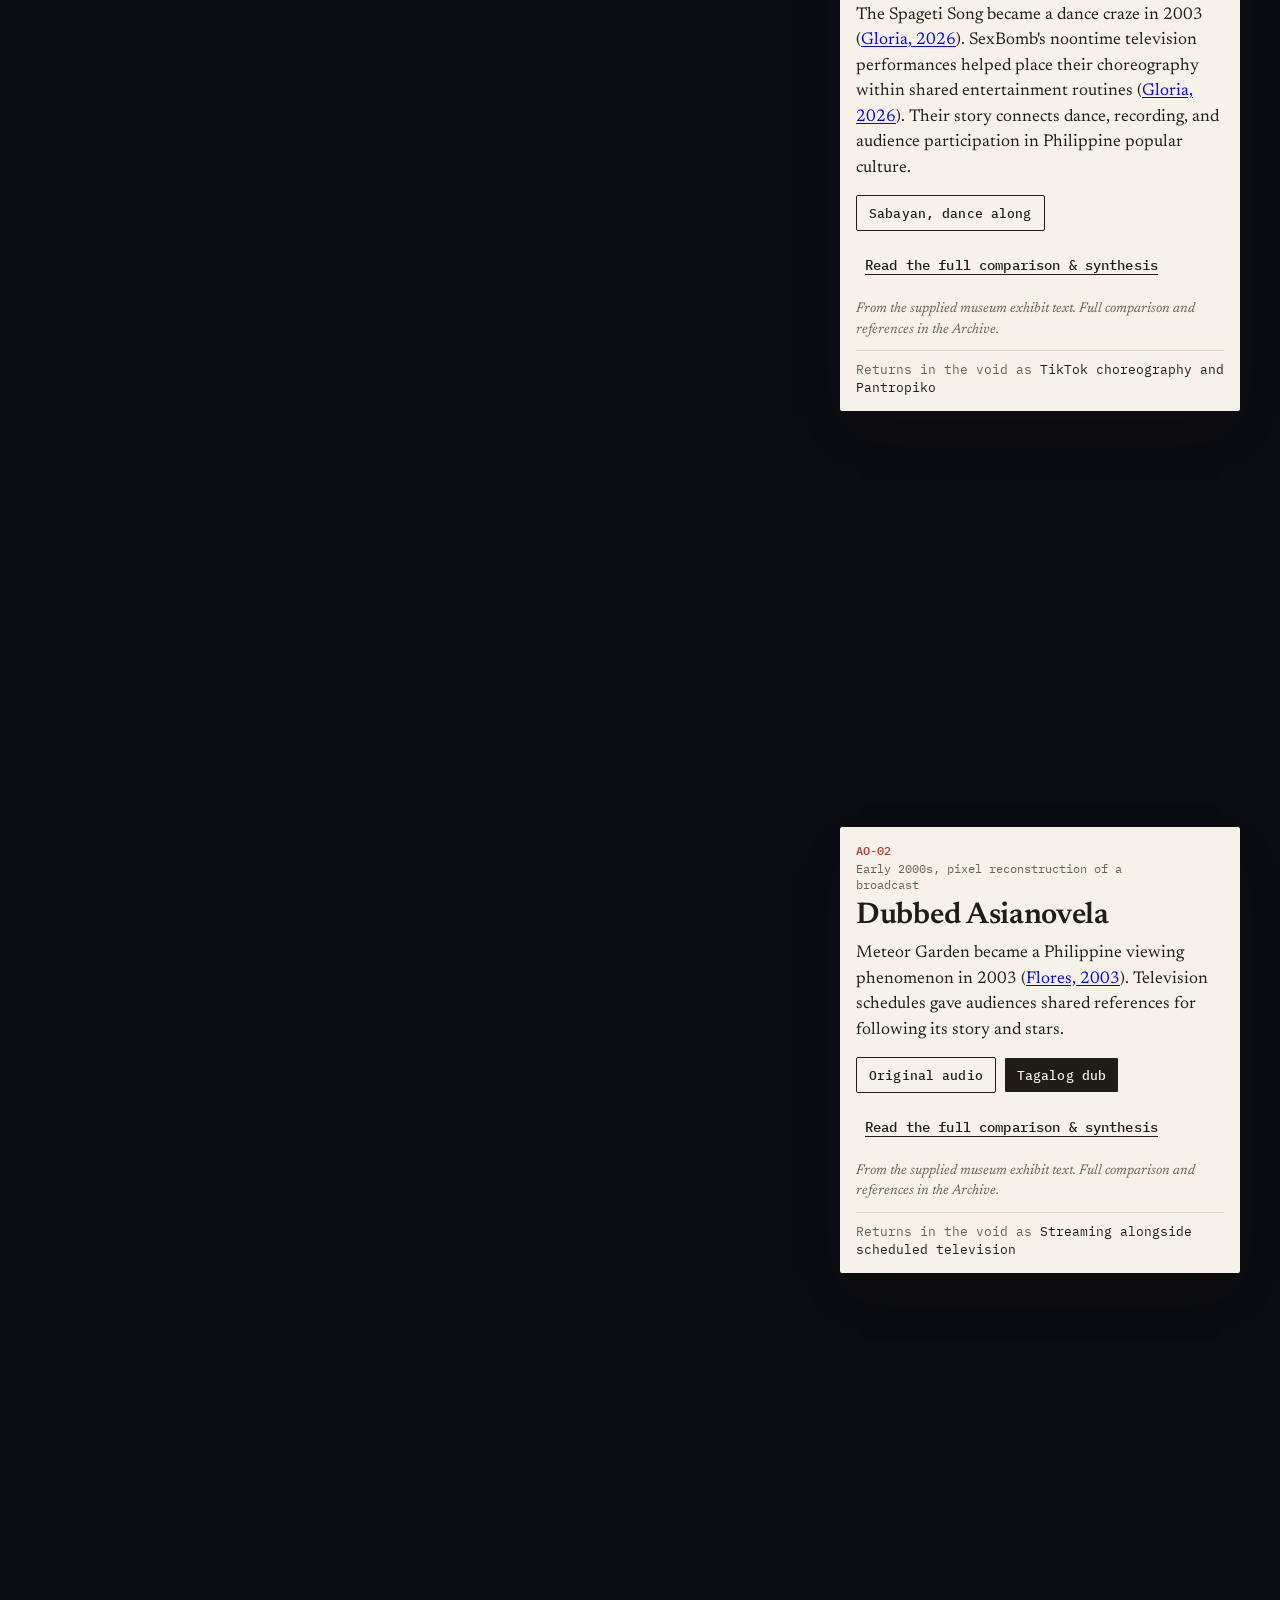
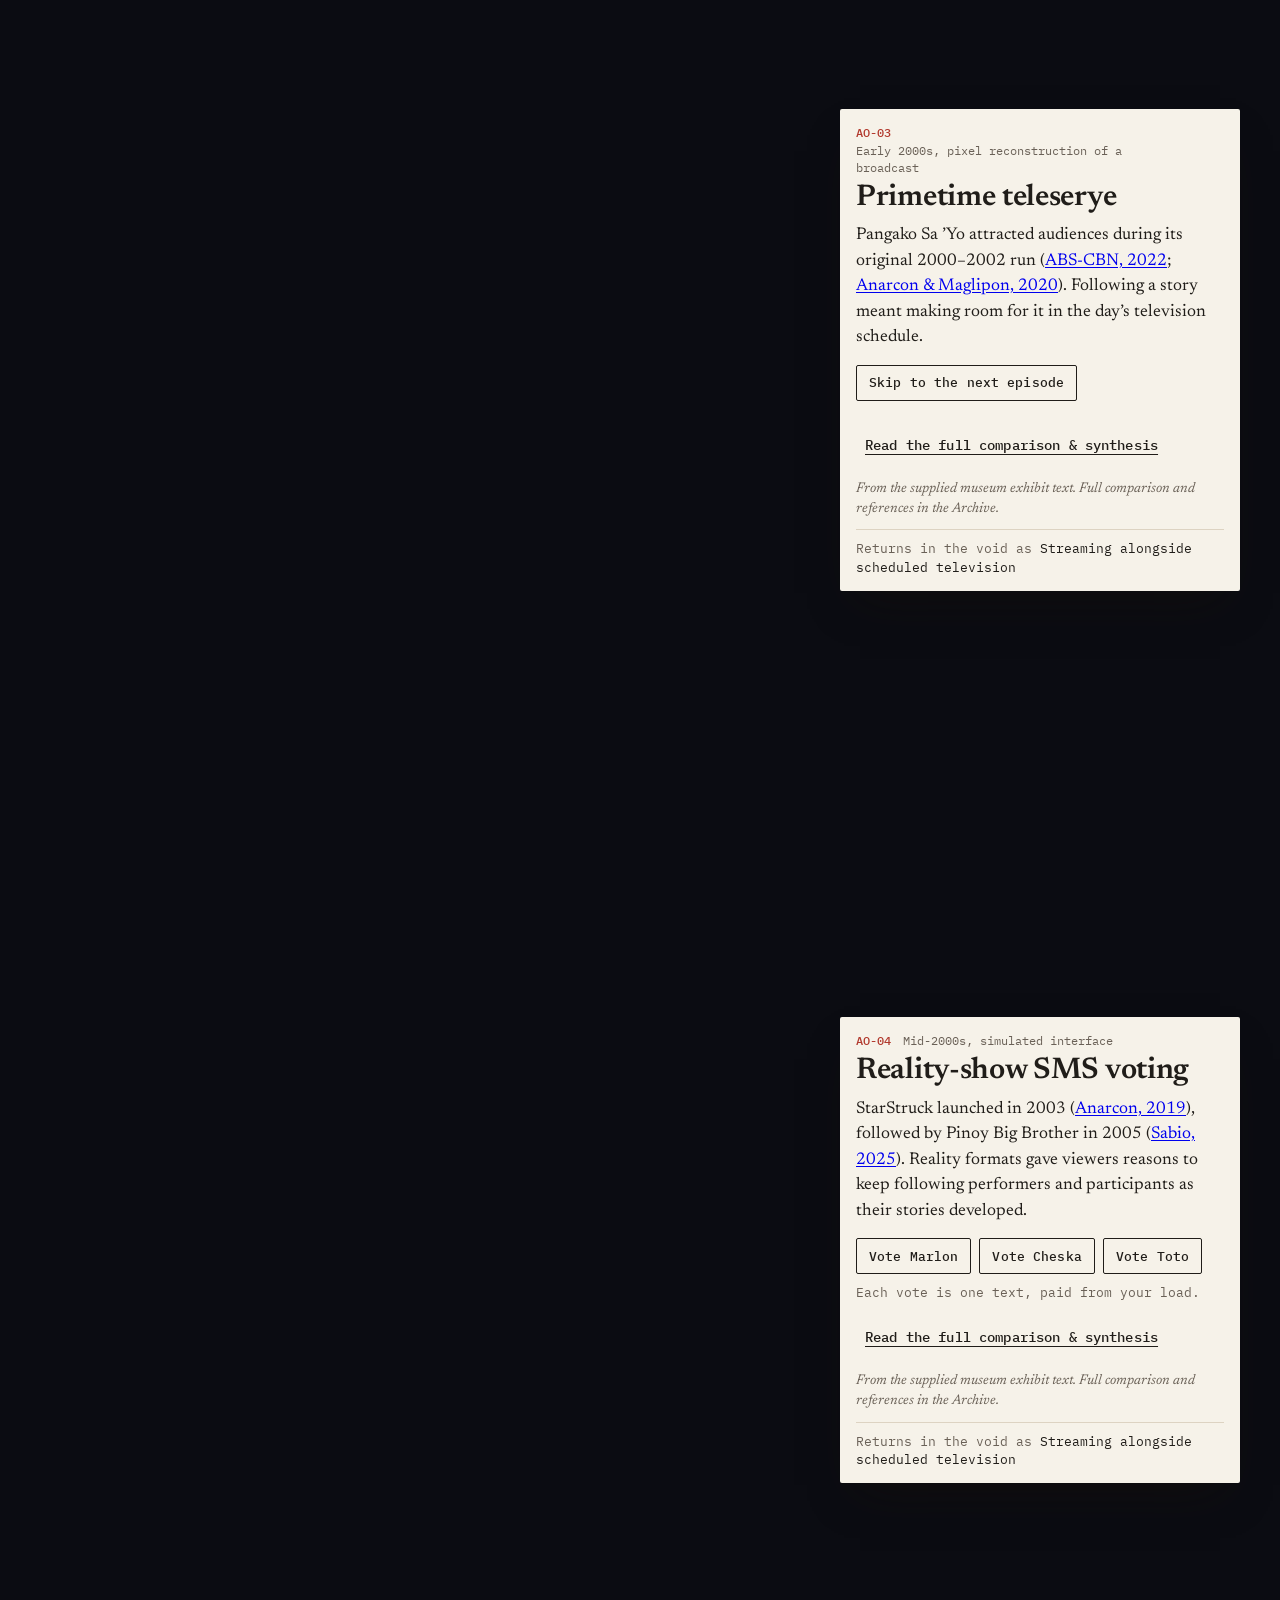
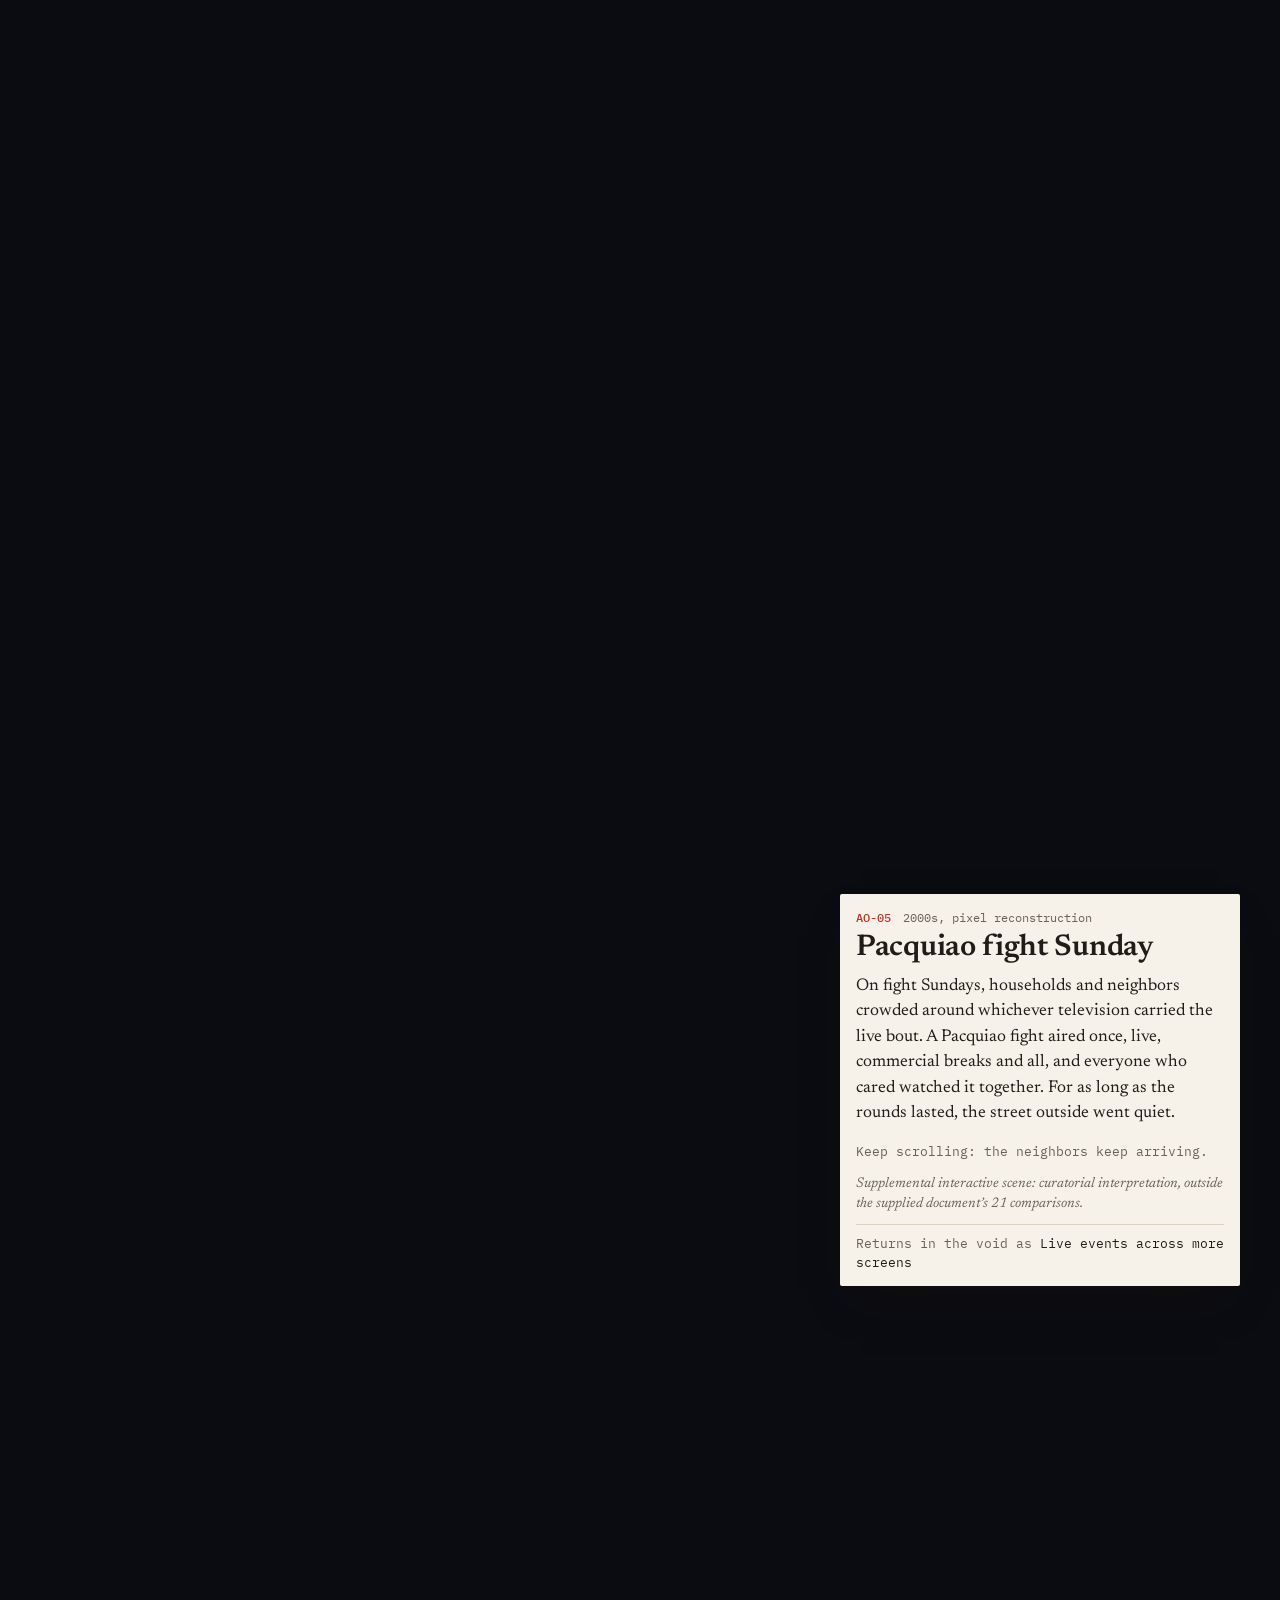
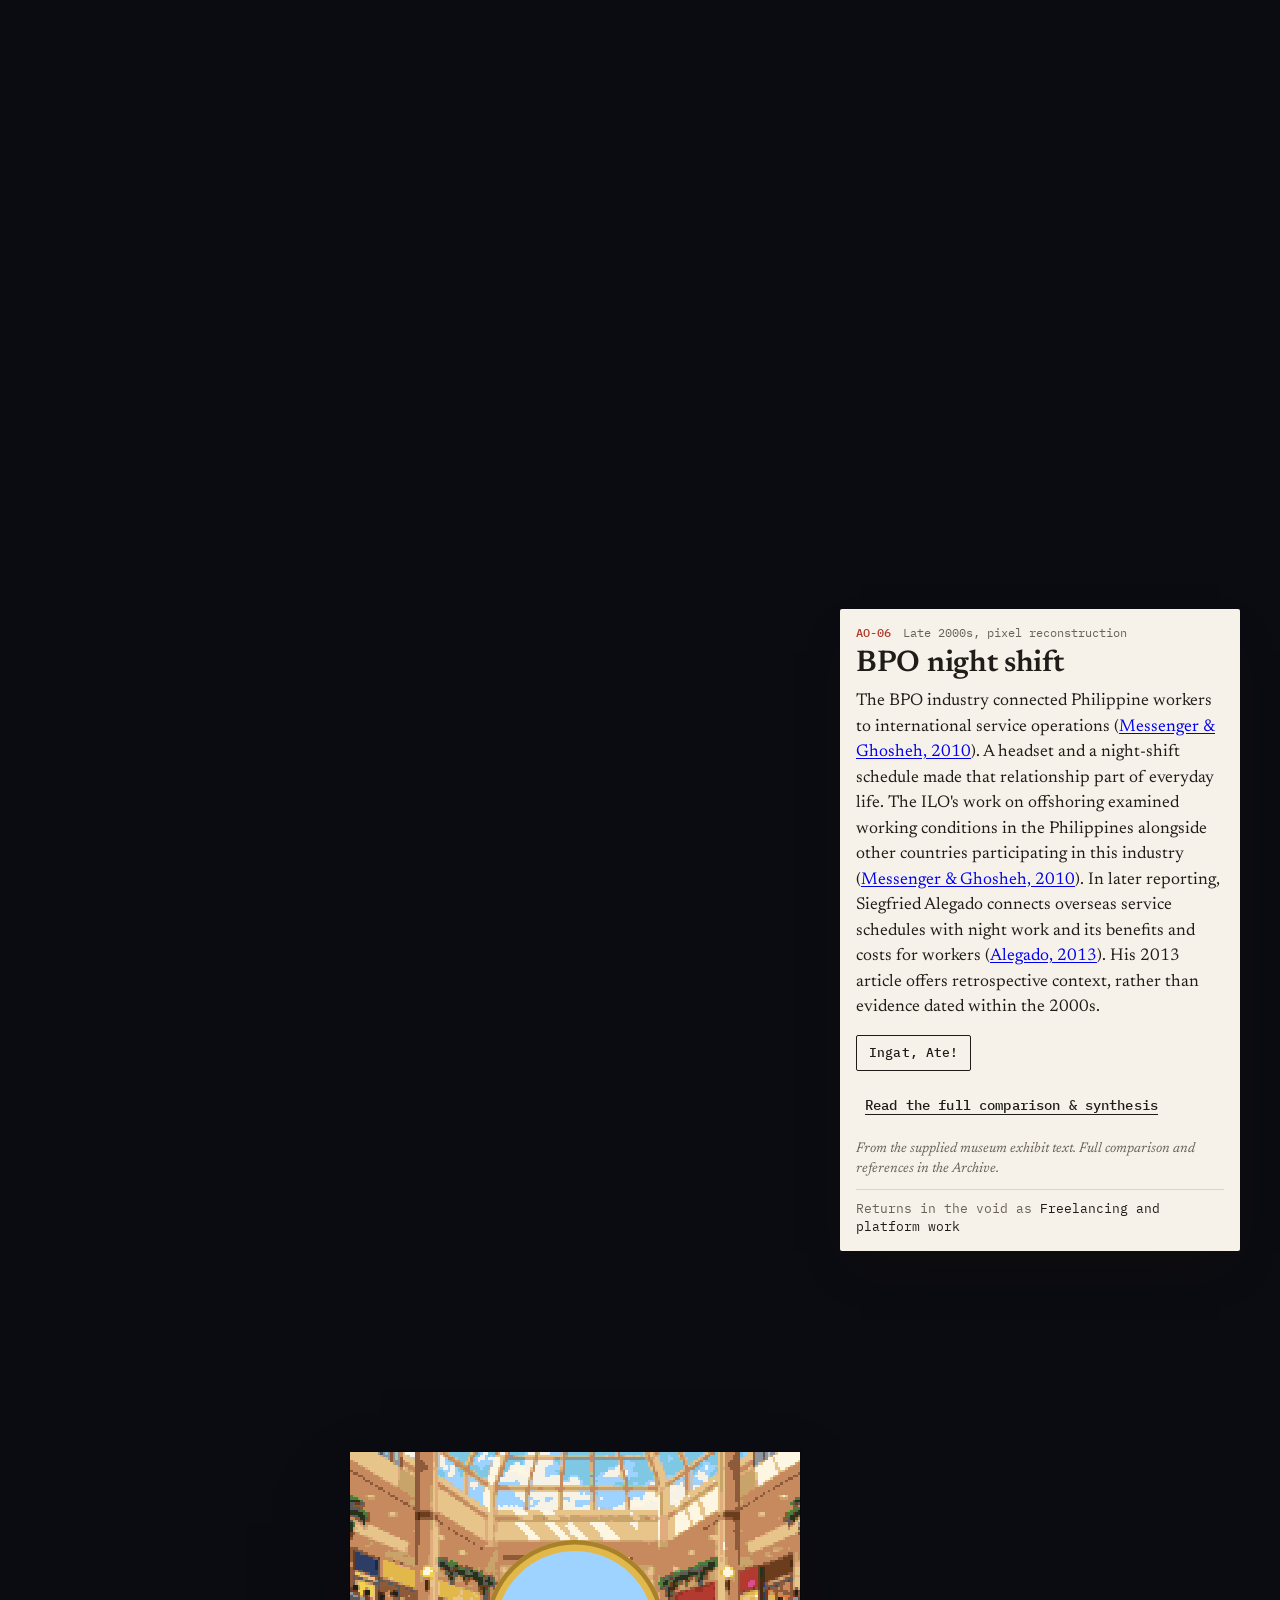
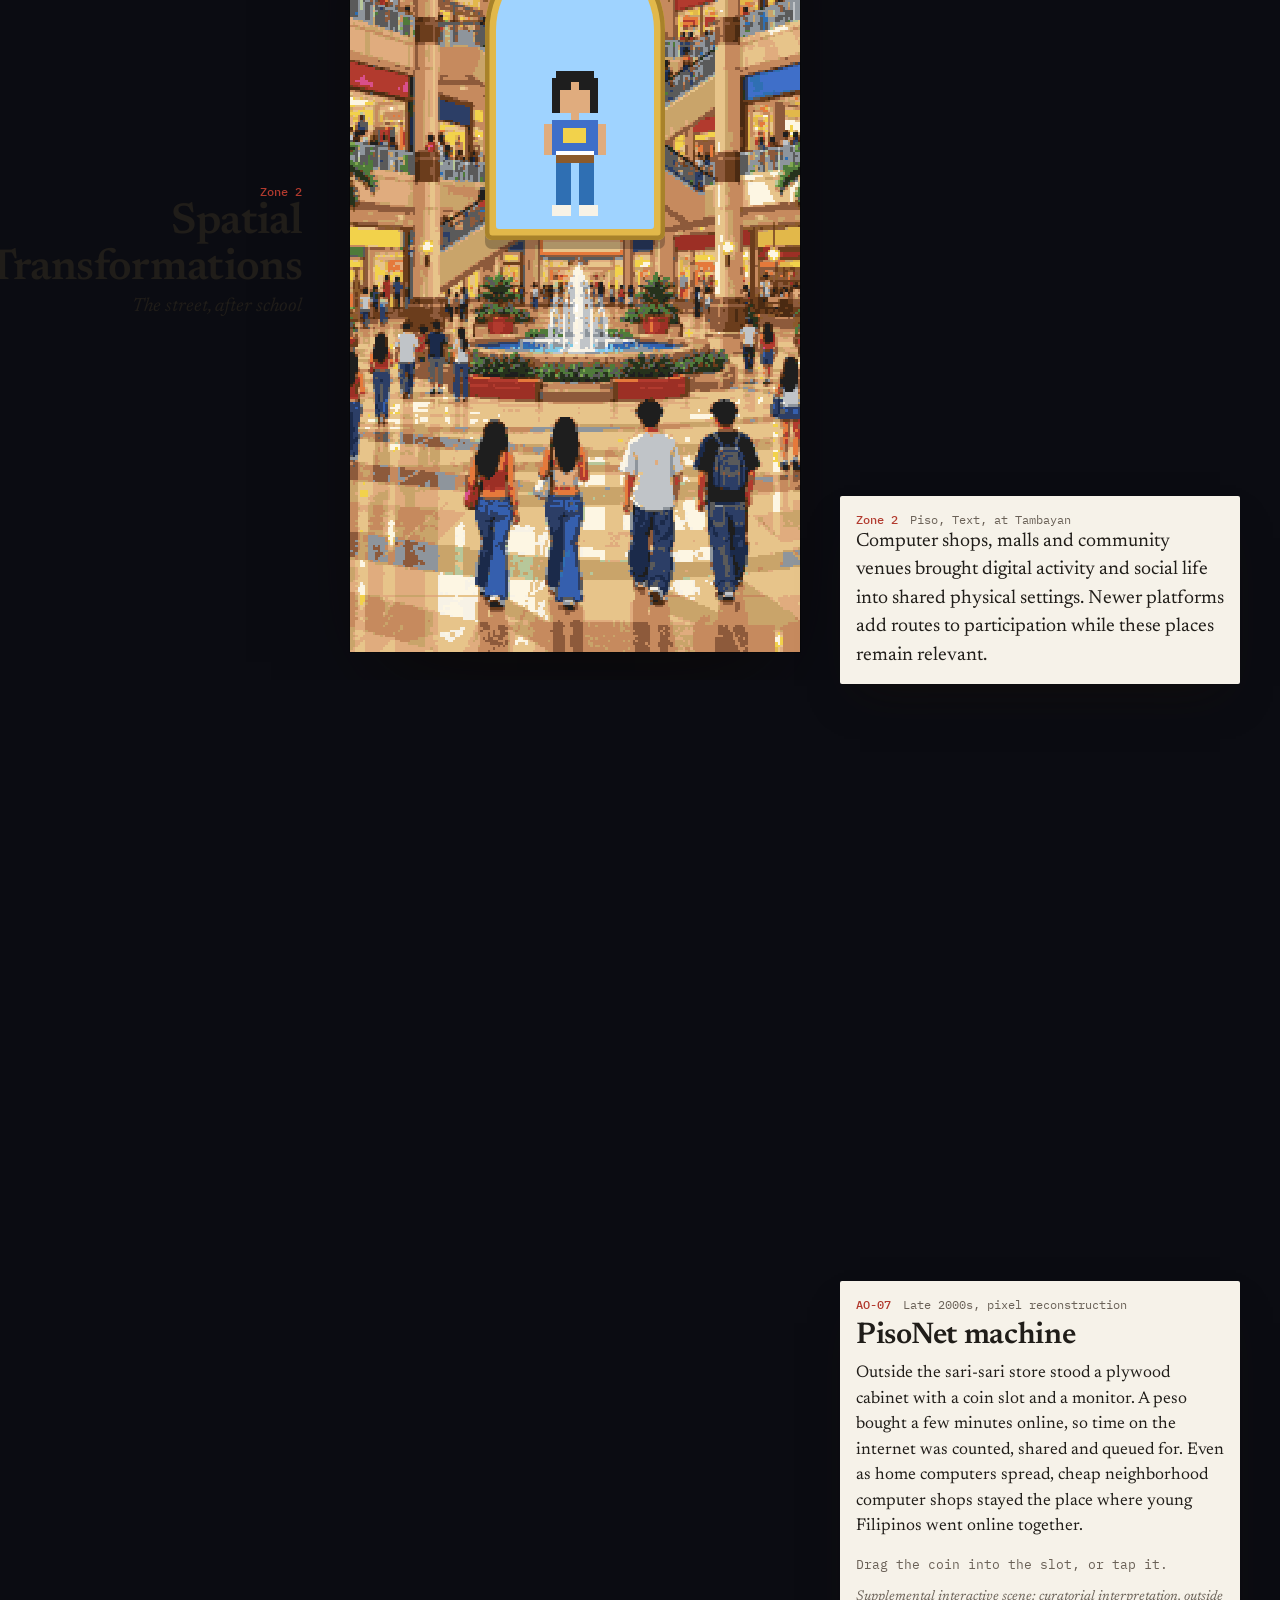
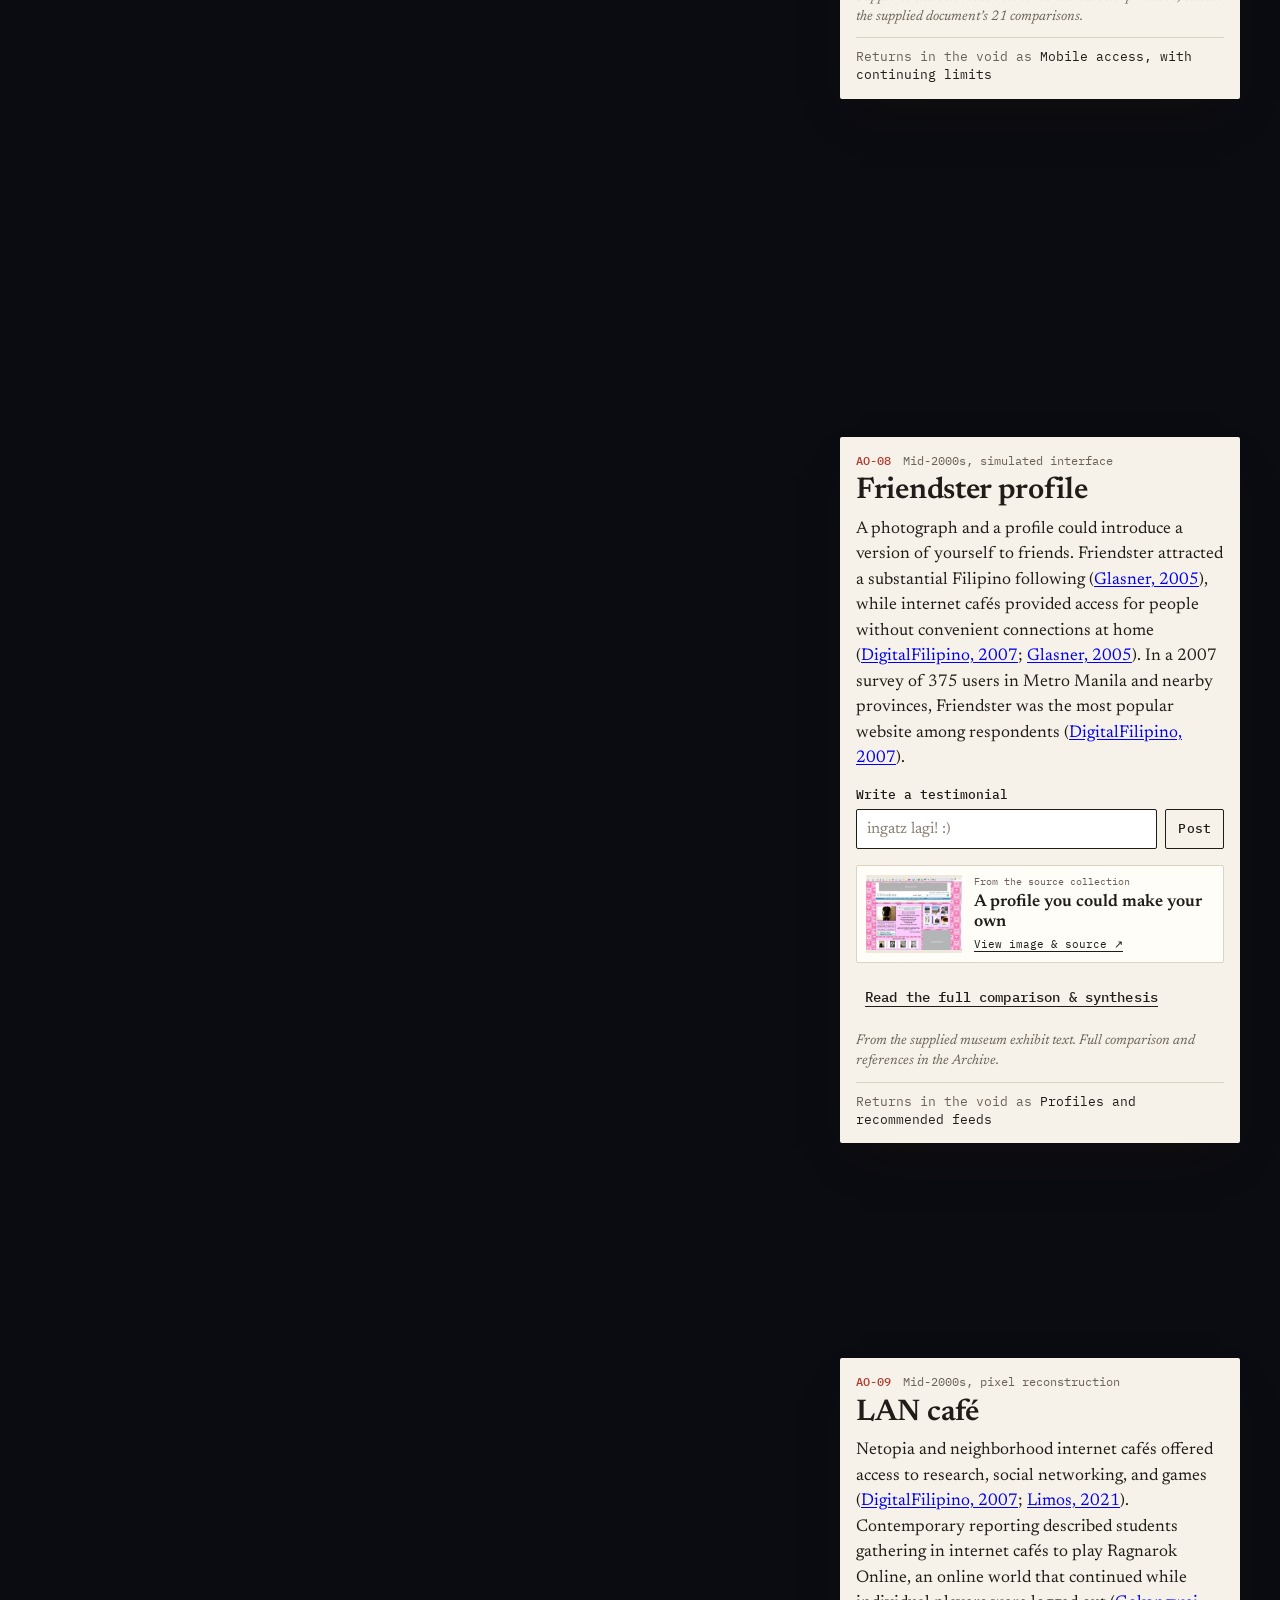
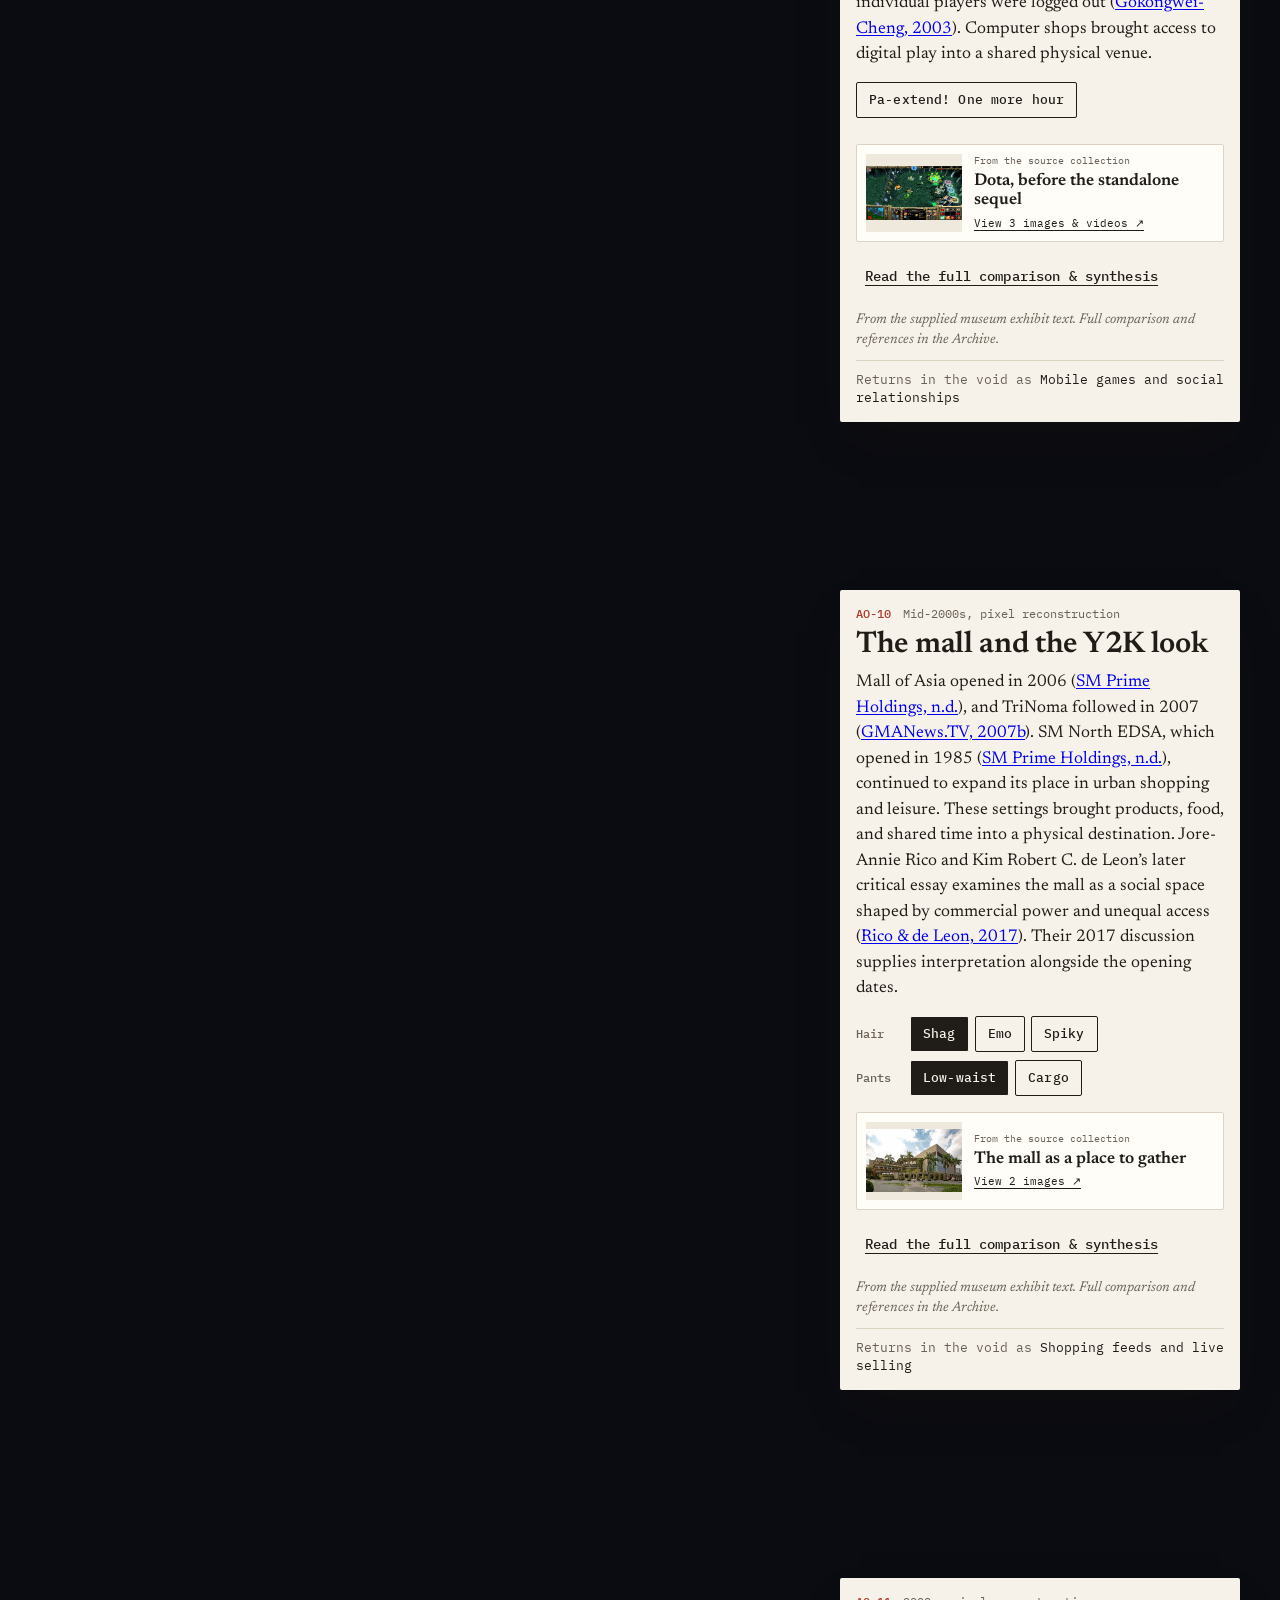
==== commit 6ba94385: "Update museum exhibit descriptions from supplied content document" ====
--- a/index.html
+++ b/index.html
@@ -7,8 +7,8 @@
 <meta name="description" content="A scroll-through museum of Philippine pop culture, from the bounded 2000s to the always-on 2020s. Three zones, eighteen artifacts.">
 <meta name="theme-color" content="#0b0c12">
 <link rel="icon" href="favicon.png" sizes="32x32">
-<link rel="stylesheet" href="css/museum.css?v=source-media-1">
-<script type="module" src="js/main.js?v=source-media-1"></script>
+<link rel="stylesheet" href="css/museum.css?v=exhibit-text-2">
+<script type="module" src="js/main.js?v=exhibit-text-2"></script>
 </head>
 <body>
 <a class="skip-link" href="#zone-1">Skip to the first zone</a>
--- a/css/museum.css
+++ b/css/museum.css
@@ -1004,3 +1004,22 @@
   .family.is-dancing .sprite.is-in .pose-a { opacity: 0; }
   .family.is-dancing .sprite.is-in .pose-b { opacity: 1; }
 }
+
+/* Document-based exhibit comparisons stay readable in the Archive and on small screens. */
+.comparison-button { margin-top: 12px; white-space: normal; text-align: left; }
+.document-comparison { scroll-margin-top: 12px; }
+.document-comparison h3 { font: 600 24px/1.2 var(--font-label); margin: 6px 0 12px; }
+.document-comparison h4 { font: 600 16px/1.4 var(--font-label); margin: 18px 0 6px; }
+.document-comparison p, .document-synopsis p { font: 400 16px/1.6 var(--font-label); margin-bottom: 12px; }
+.document-comparison a, .label-body a { text-decoration: underline; text-underline-offset: 2px; }
+#impacts p + p { margin-top: 16px; }
+
+#archive-list { grid-template-columns: minmax(0, 1fr); }
+.document-comparison summary { cursor: pointer; }
+.document-comparison summary > span { font: 500 12px/1.4 var(--font-mono); color: var(--sofa); }
+.document-comparison summary h3 { display: inline; margin-left: 8px; }
+.document-comparison summary > span { display: block; margin-bottom: 6px; }
+.comparison-copy { max-width: 70ch; margin: 18px auto 0; }
+.document-comparison[open] { padding-bottom: 22px; }
+
+.document-comparison .comparison-copy p { font: 400 16px/1.6 var(--font-label); color: var(--label-ink); }
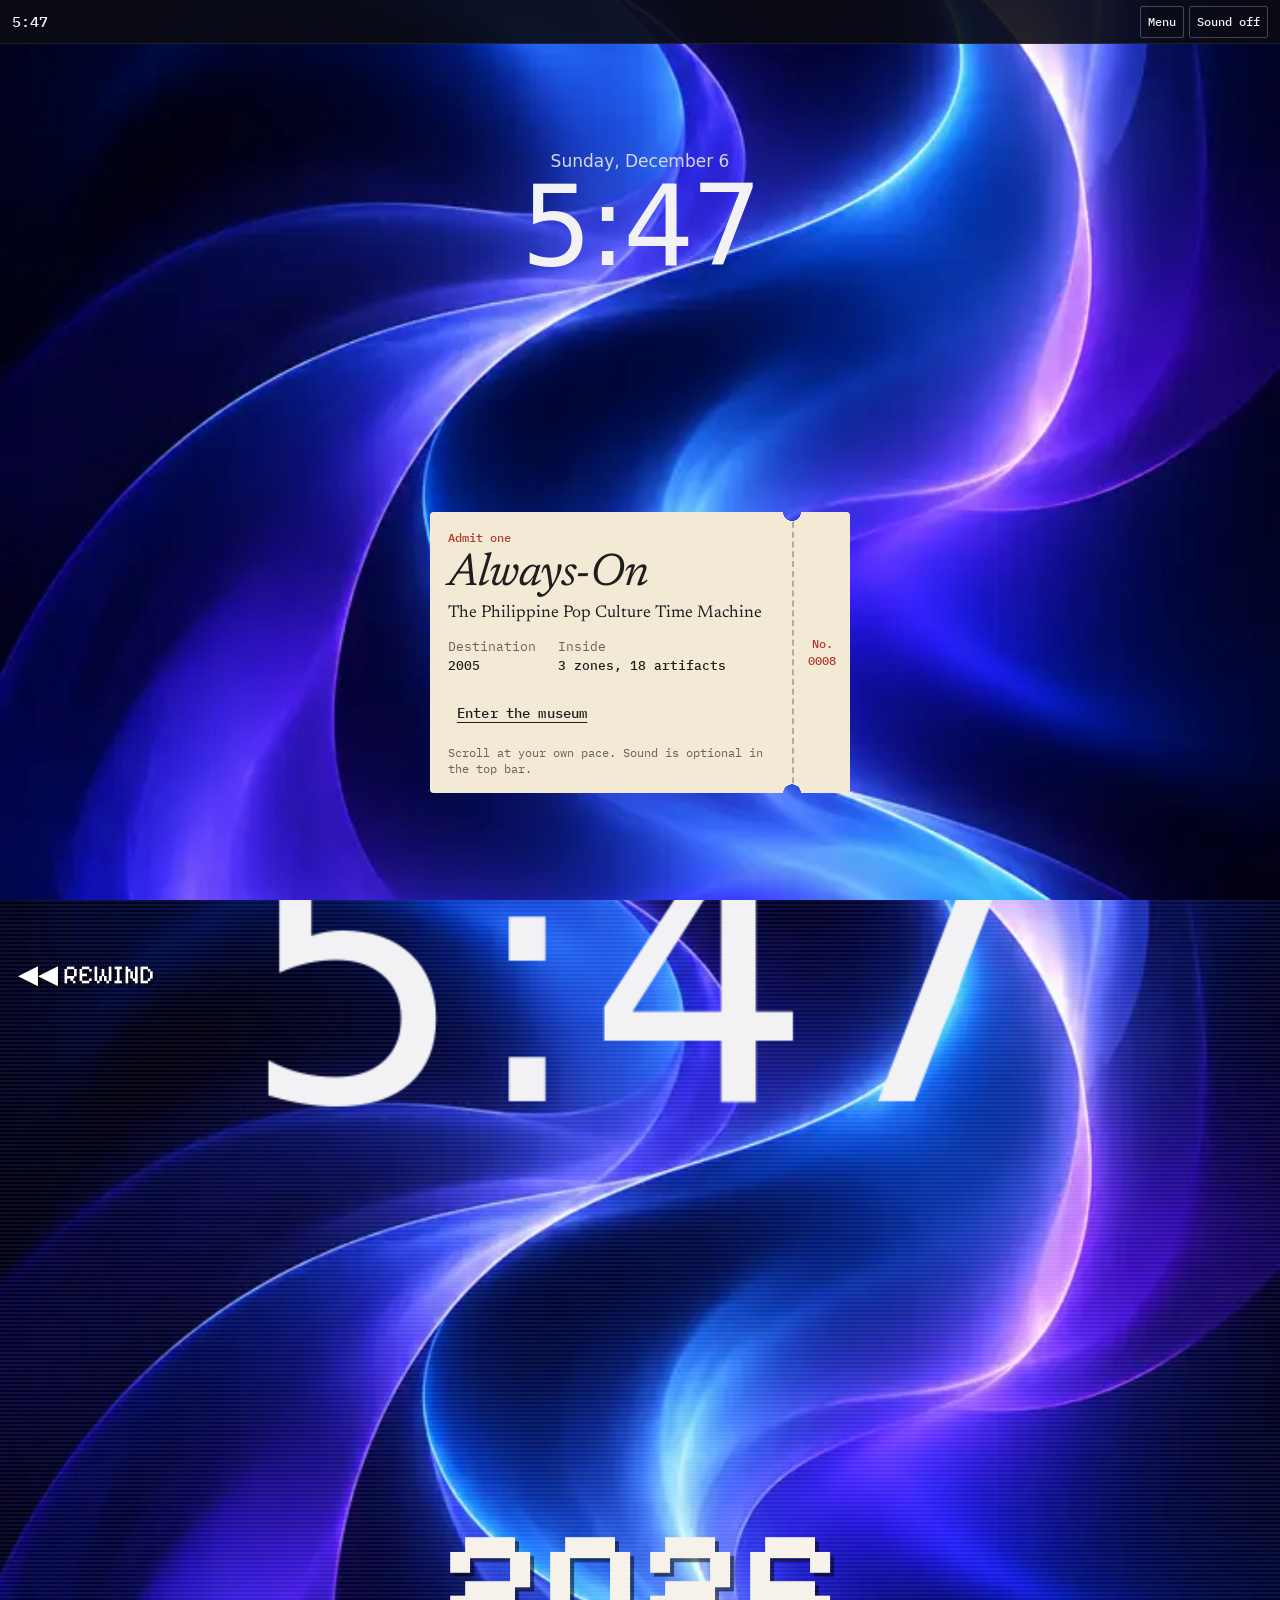
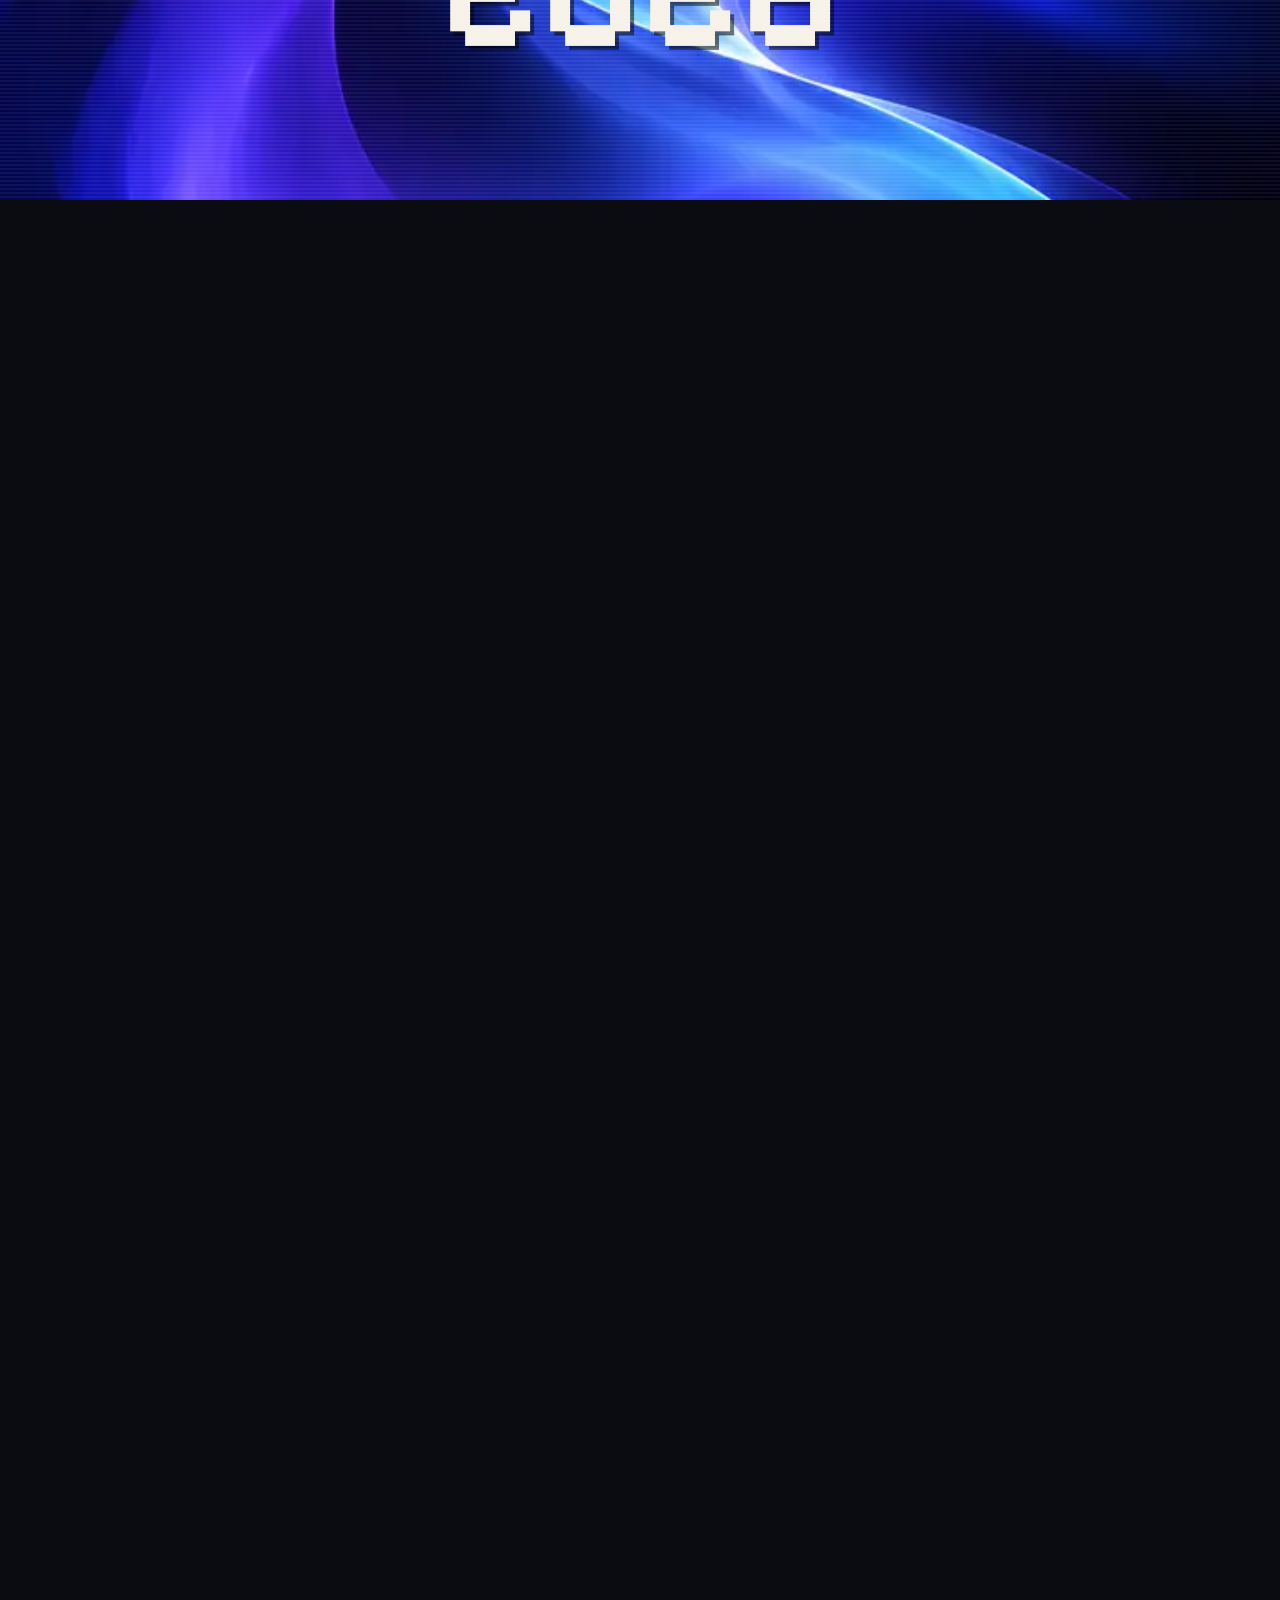
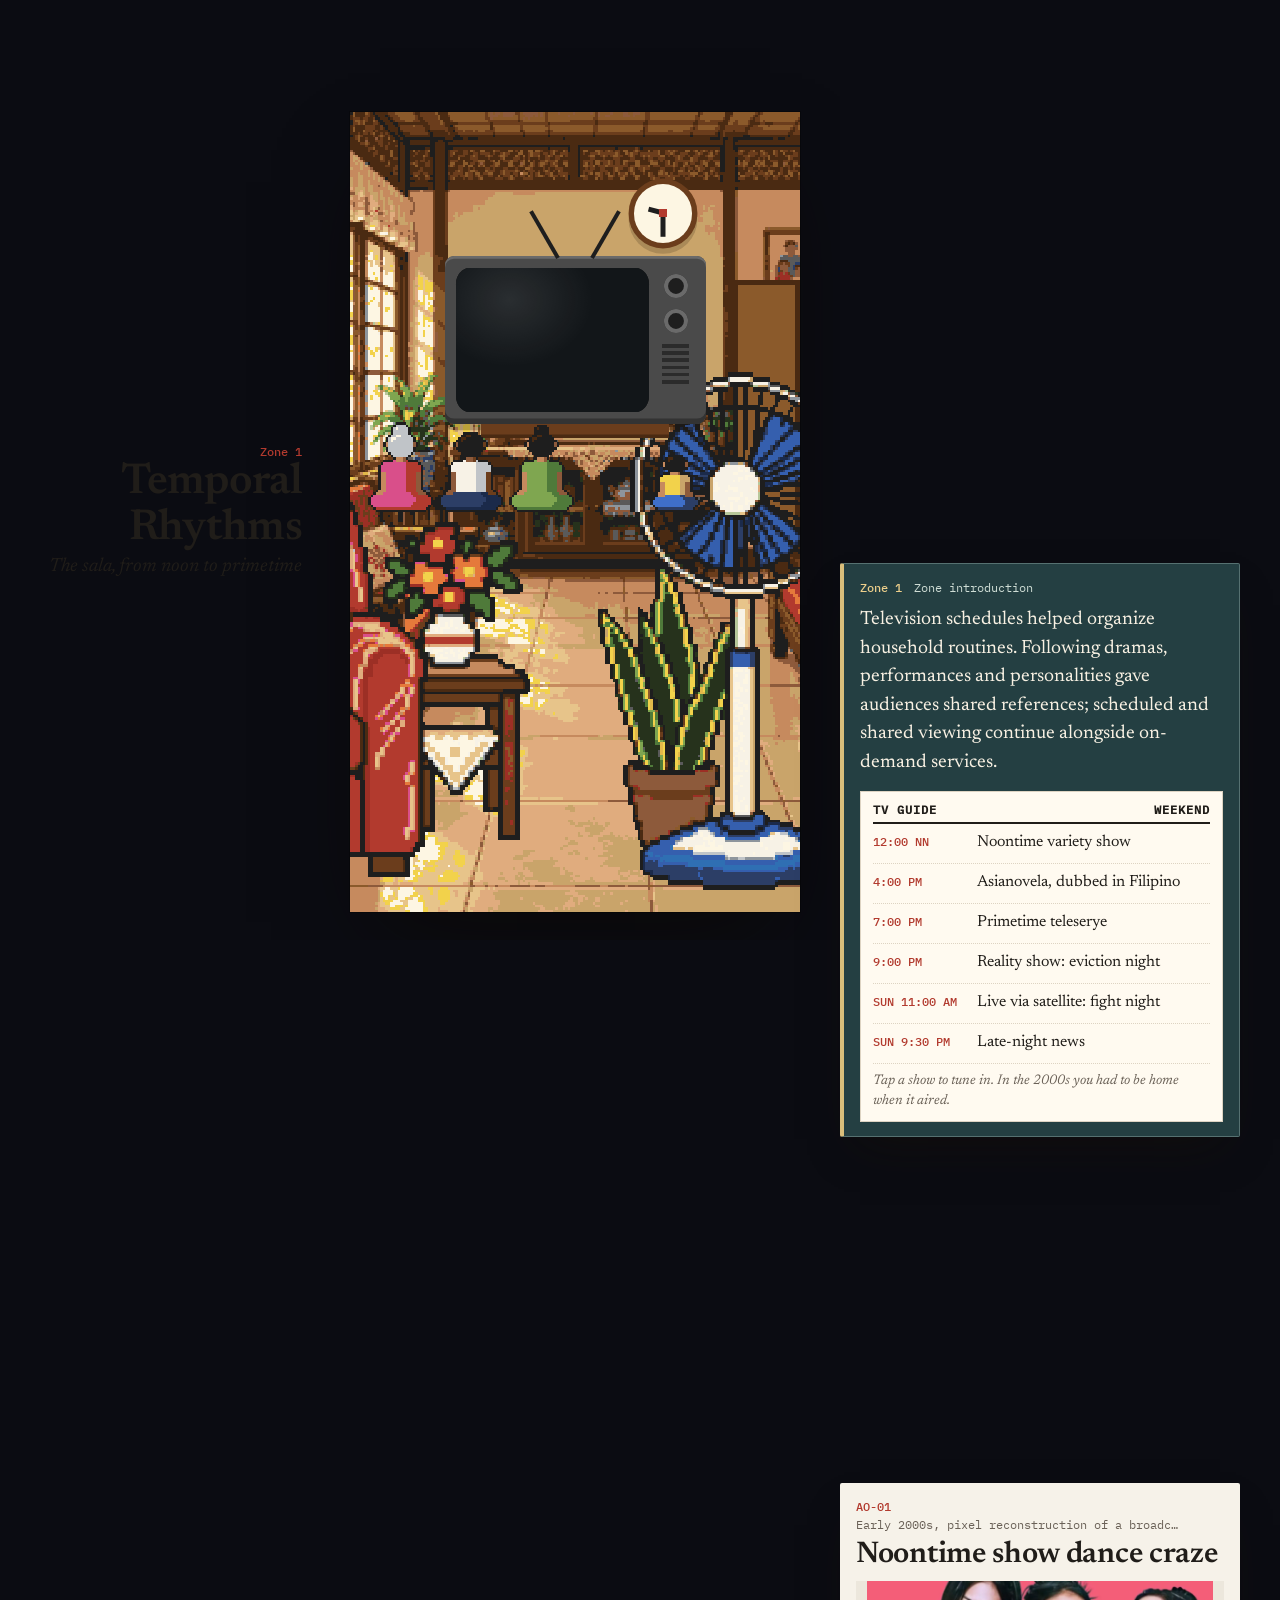
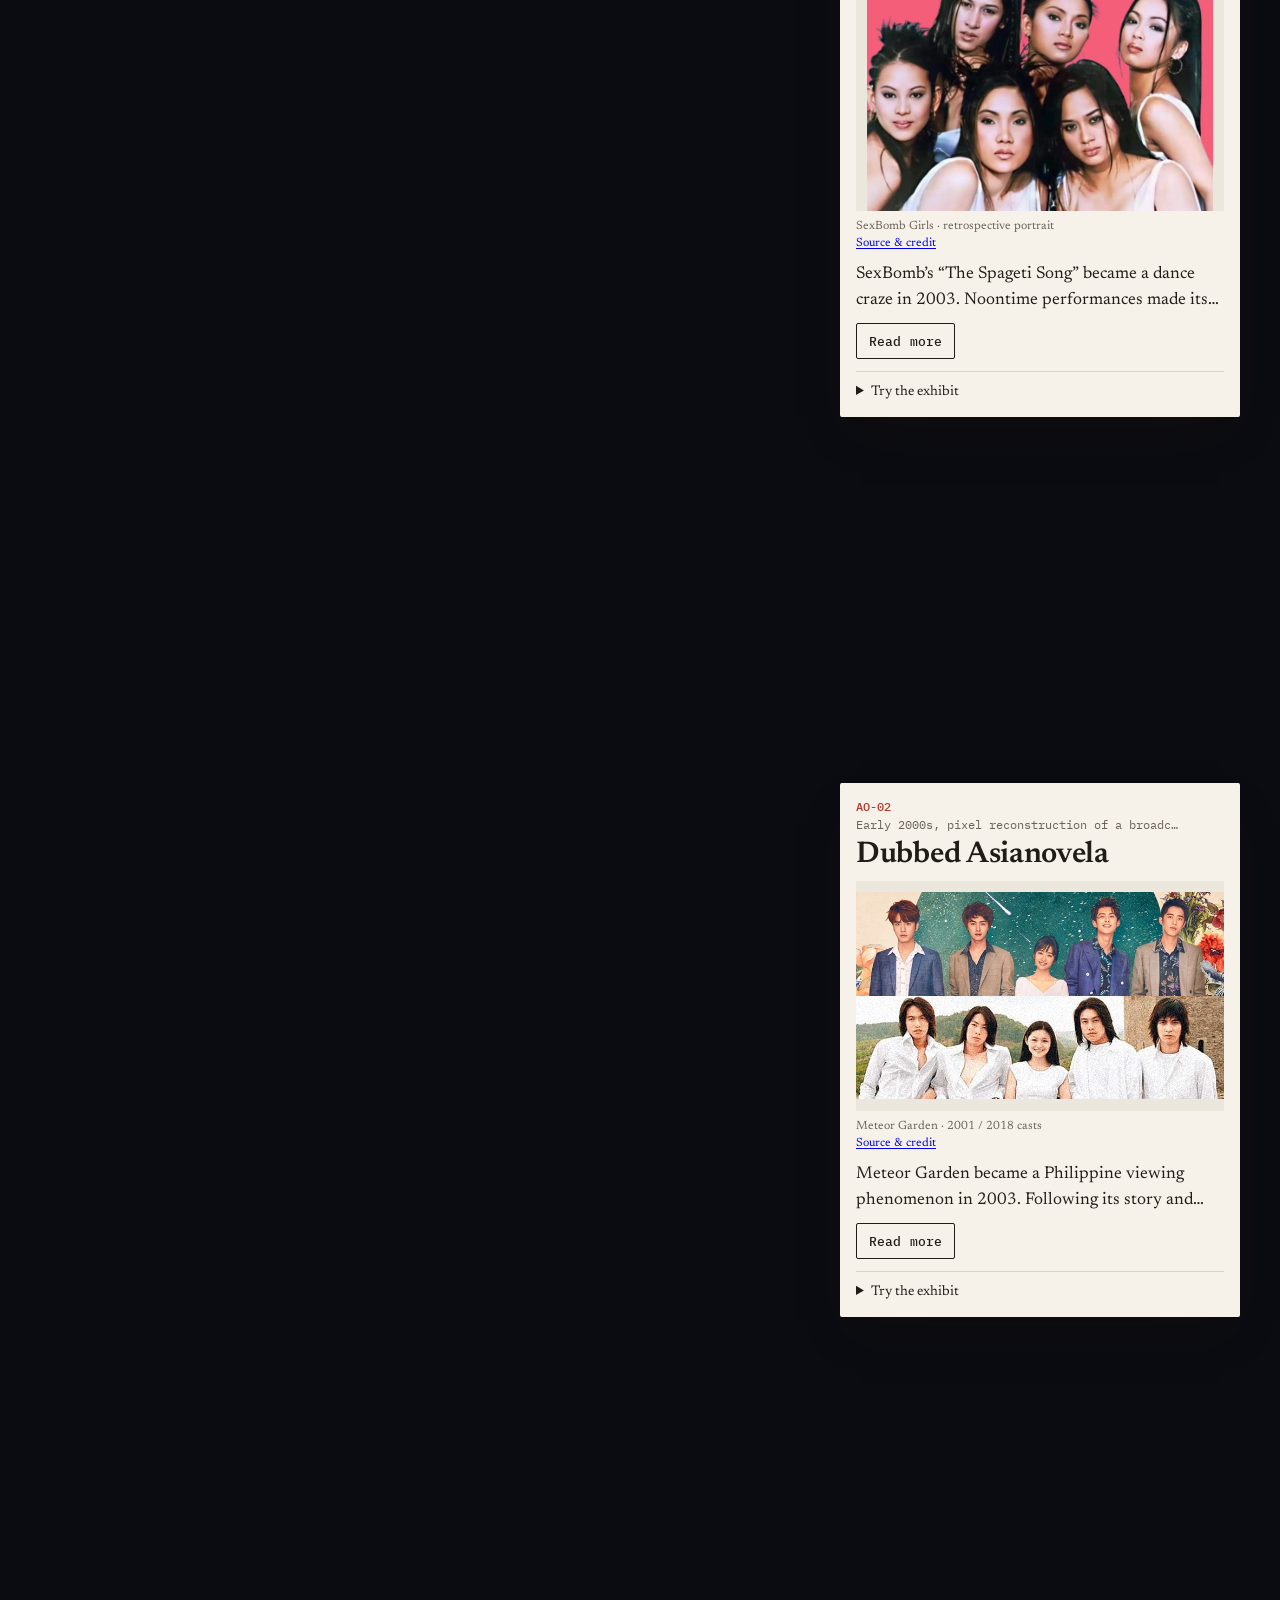
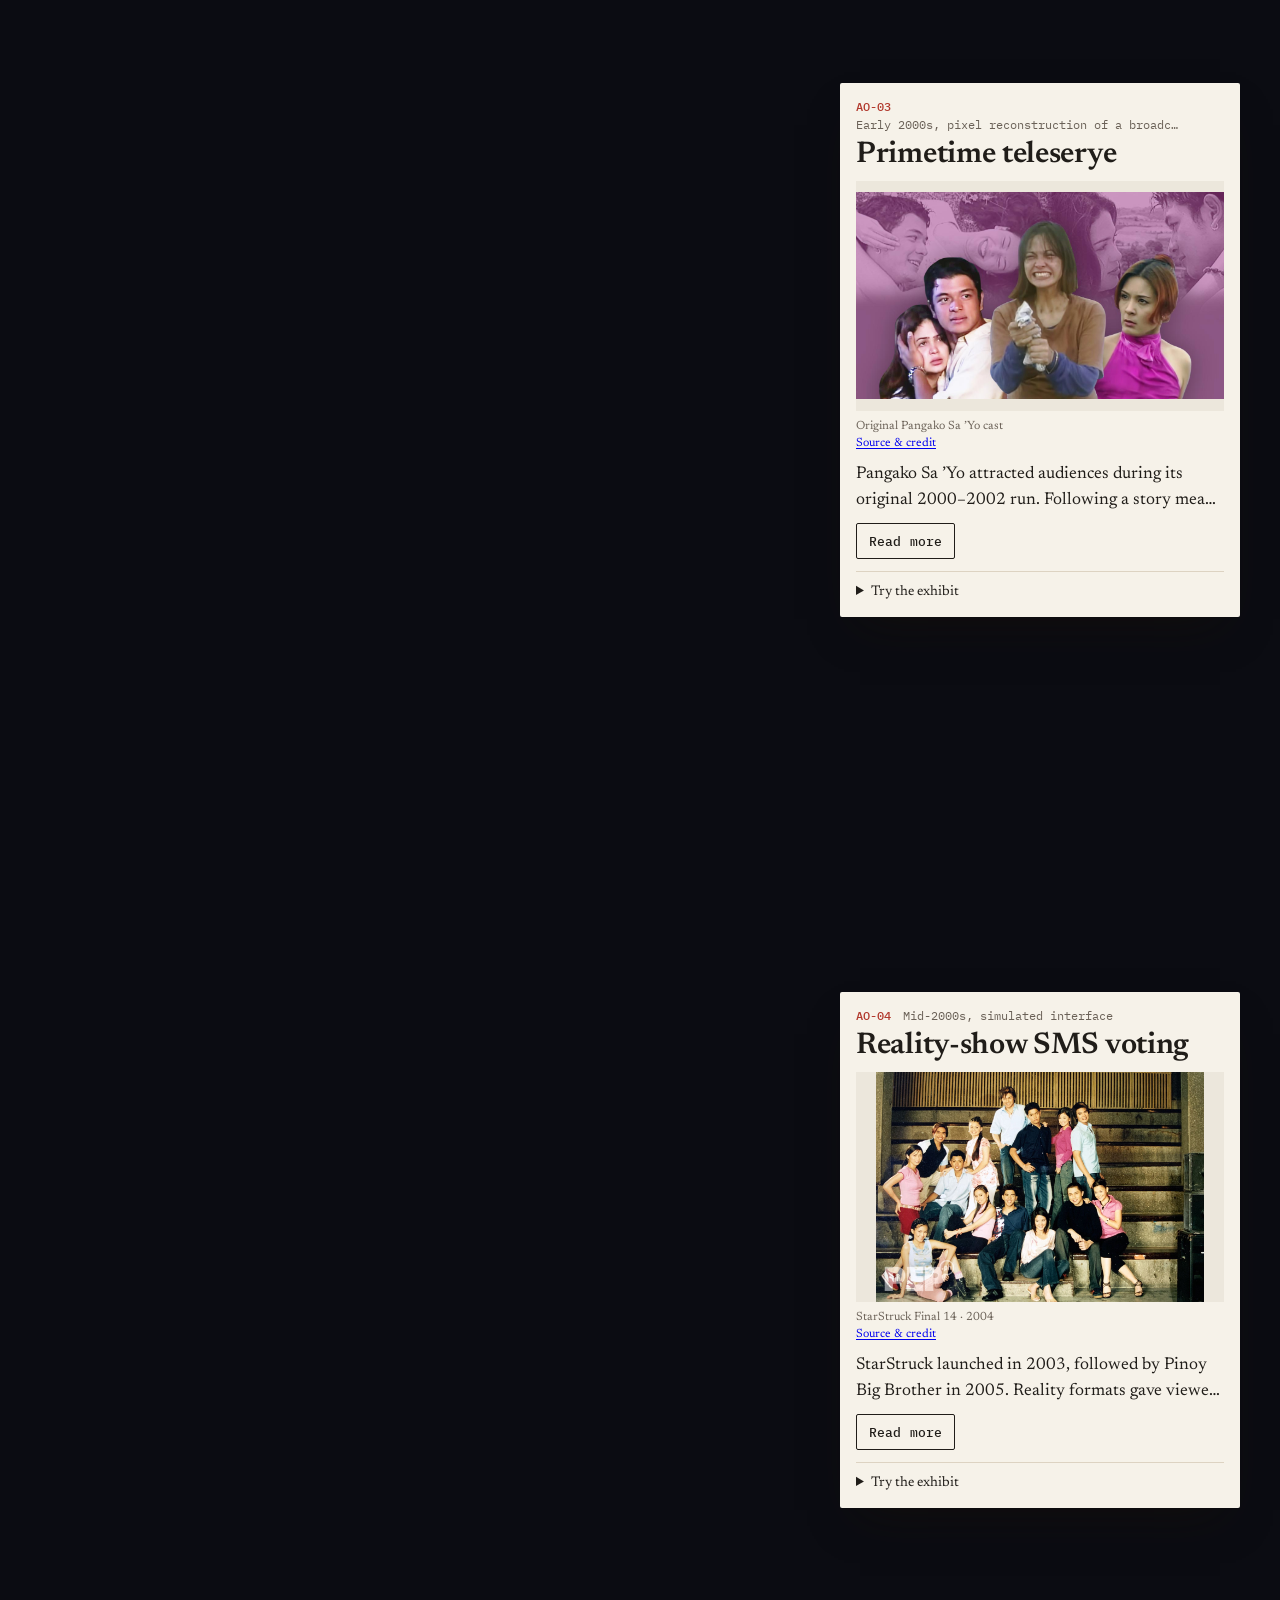
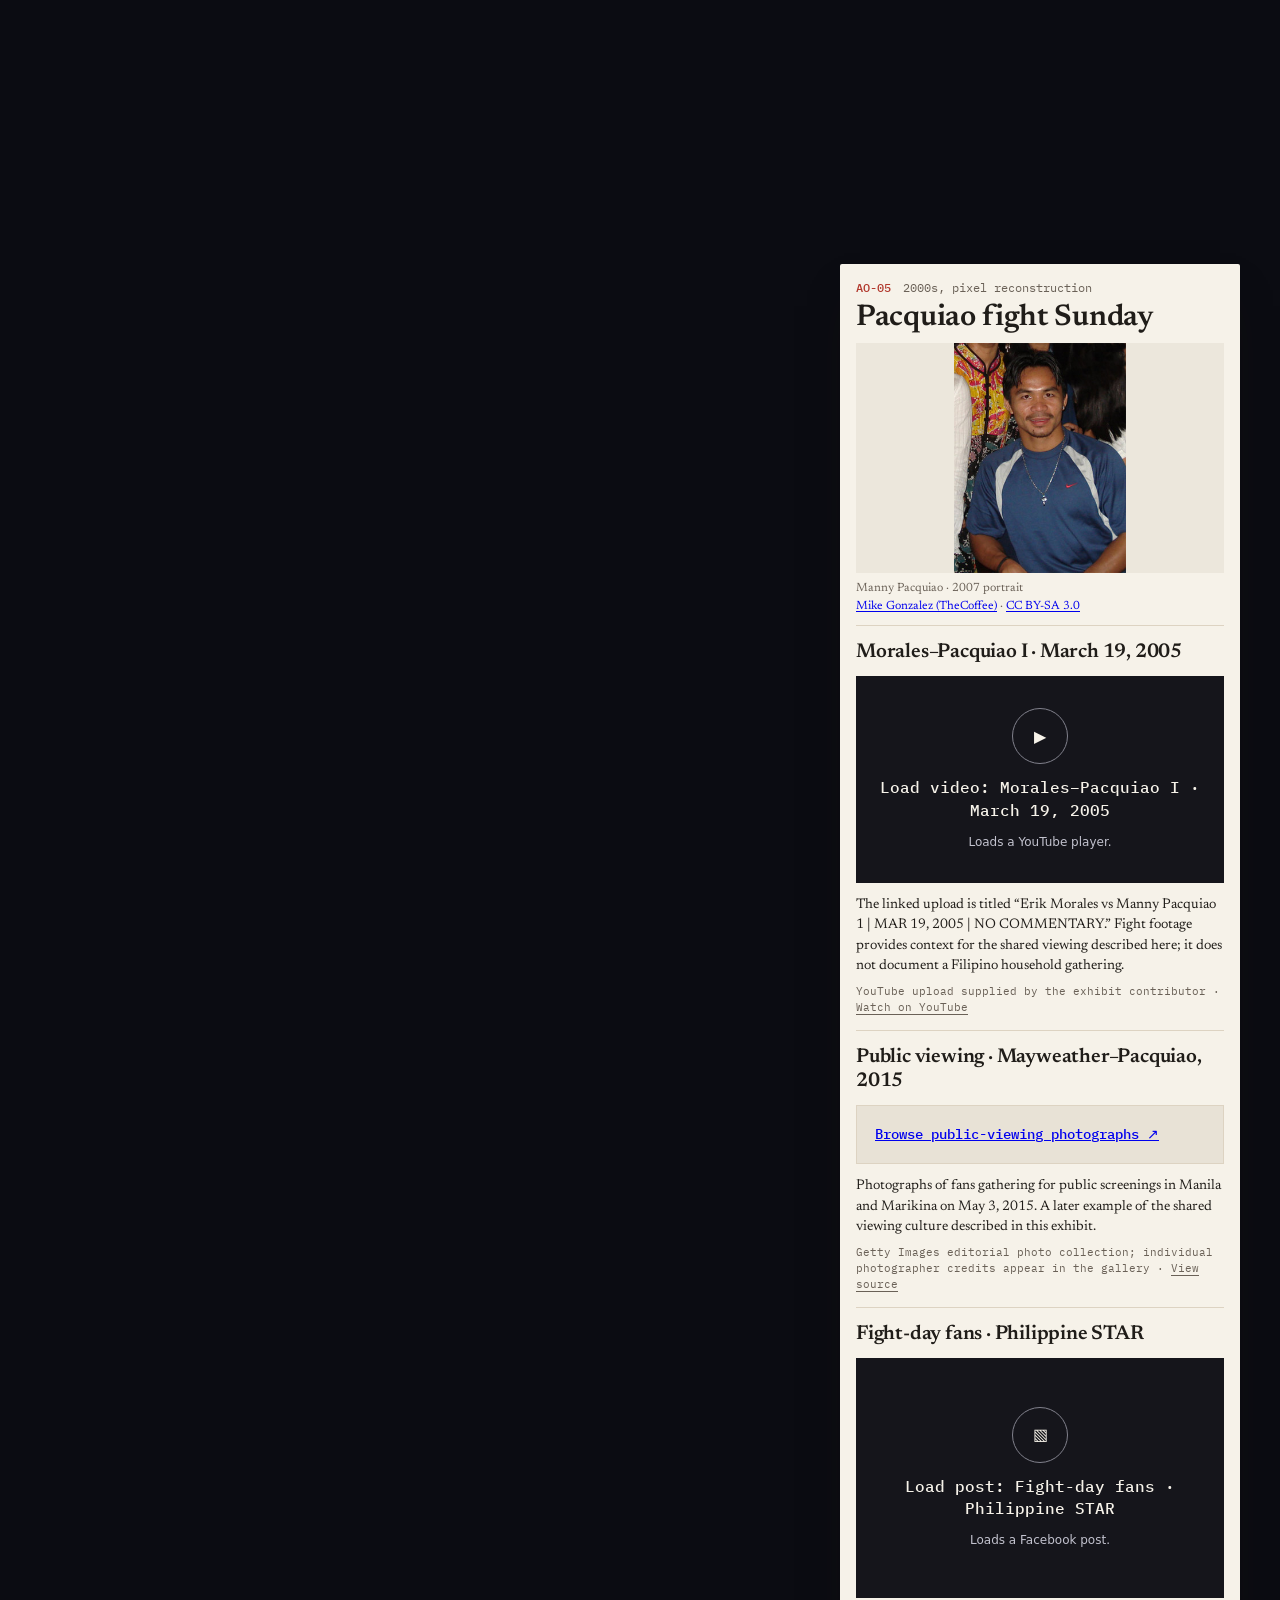
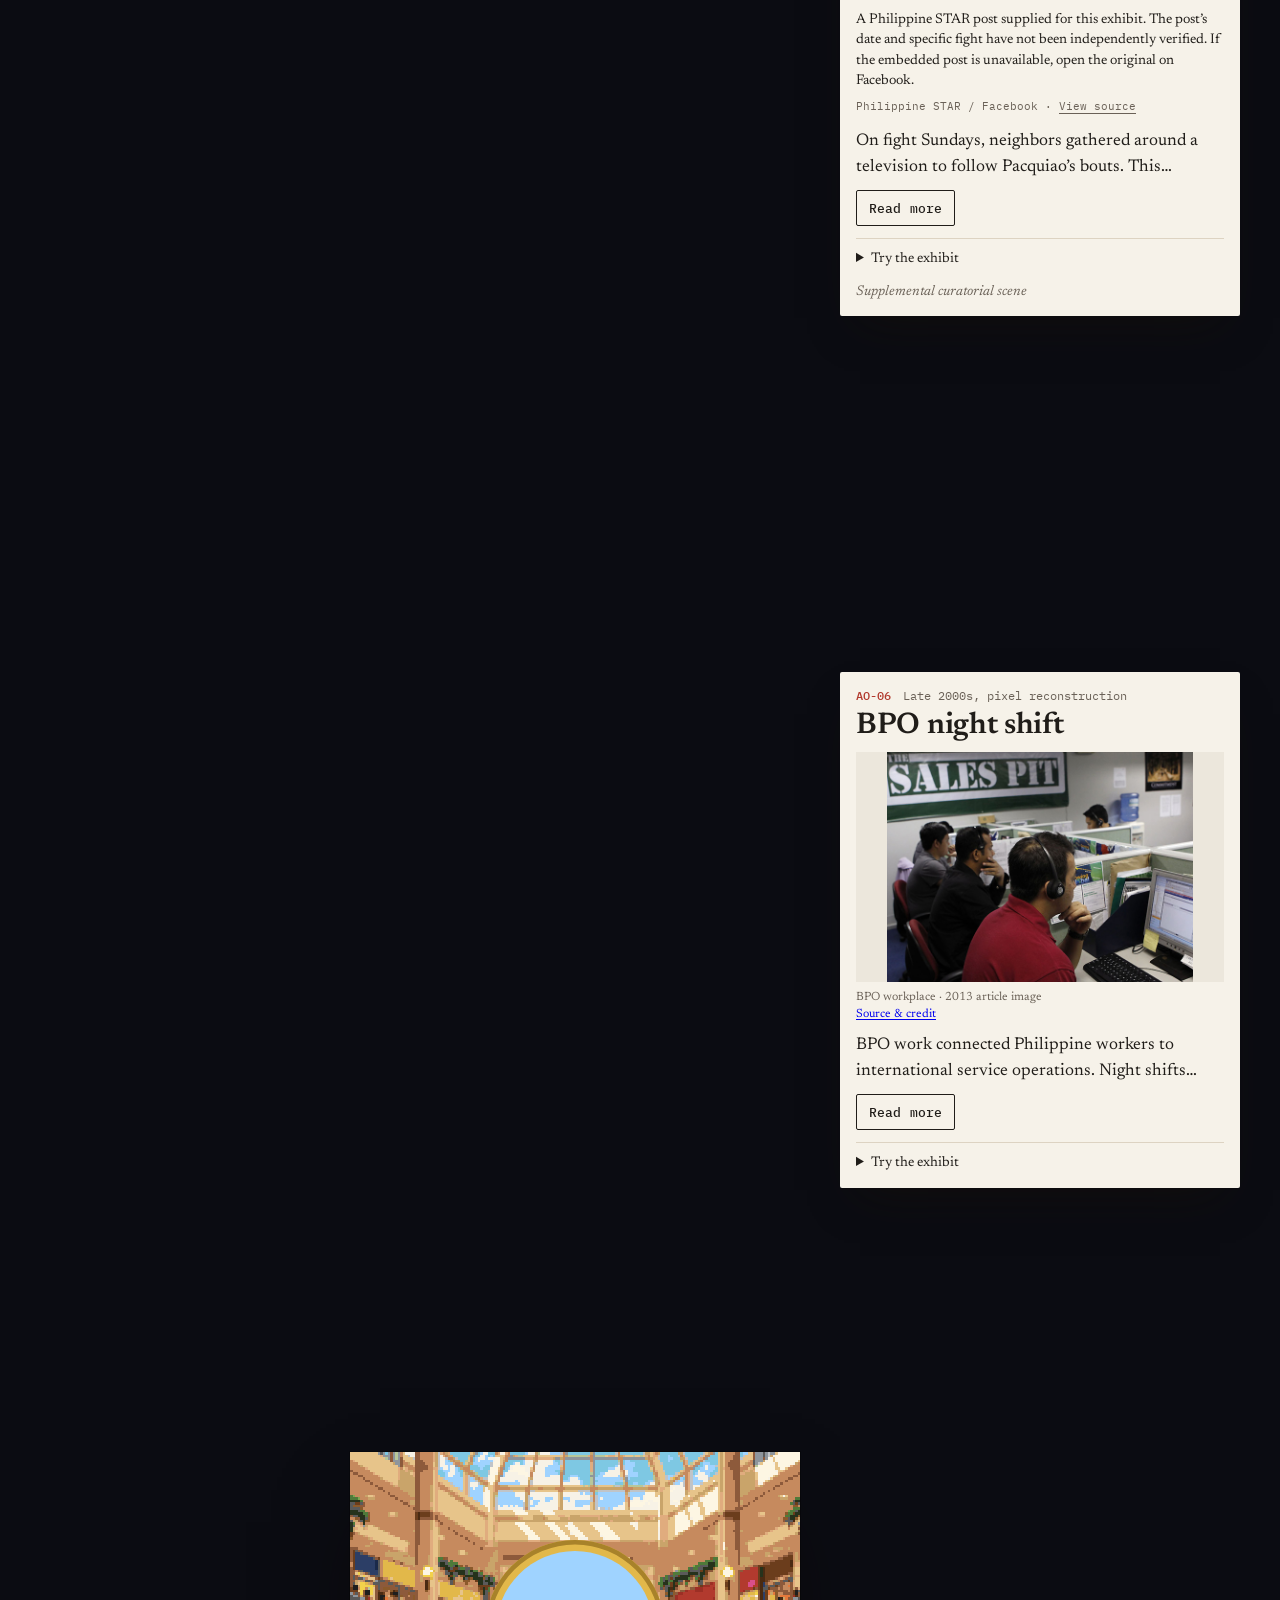
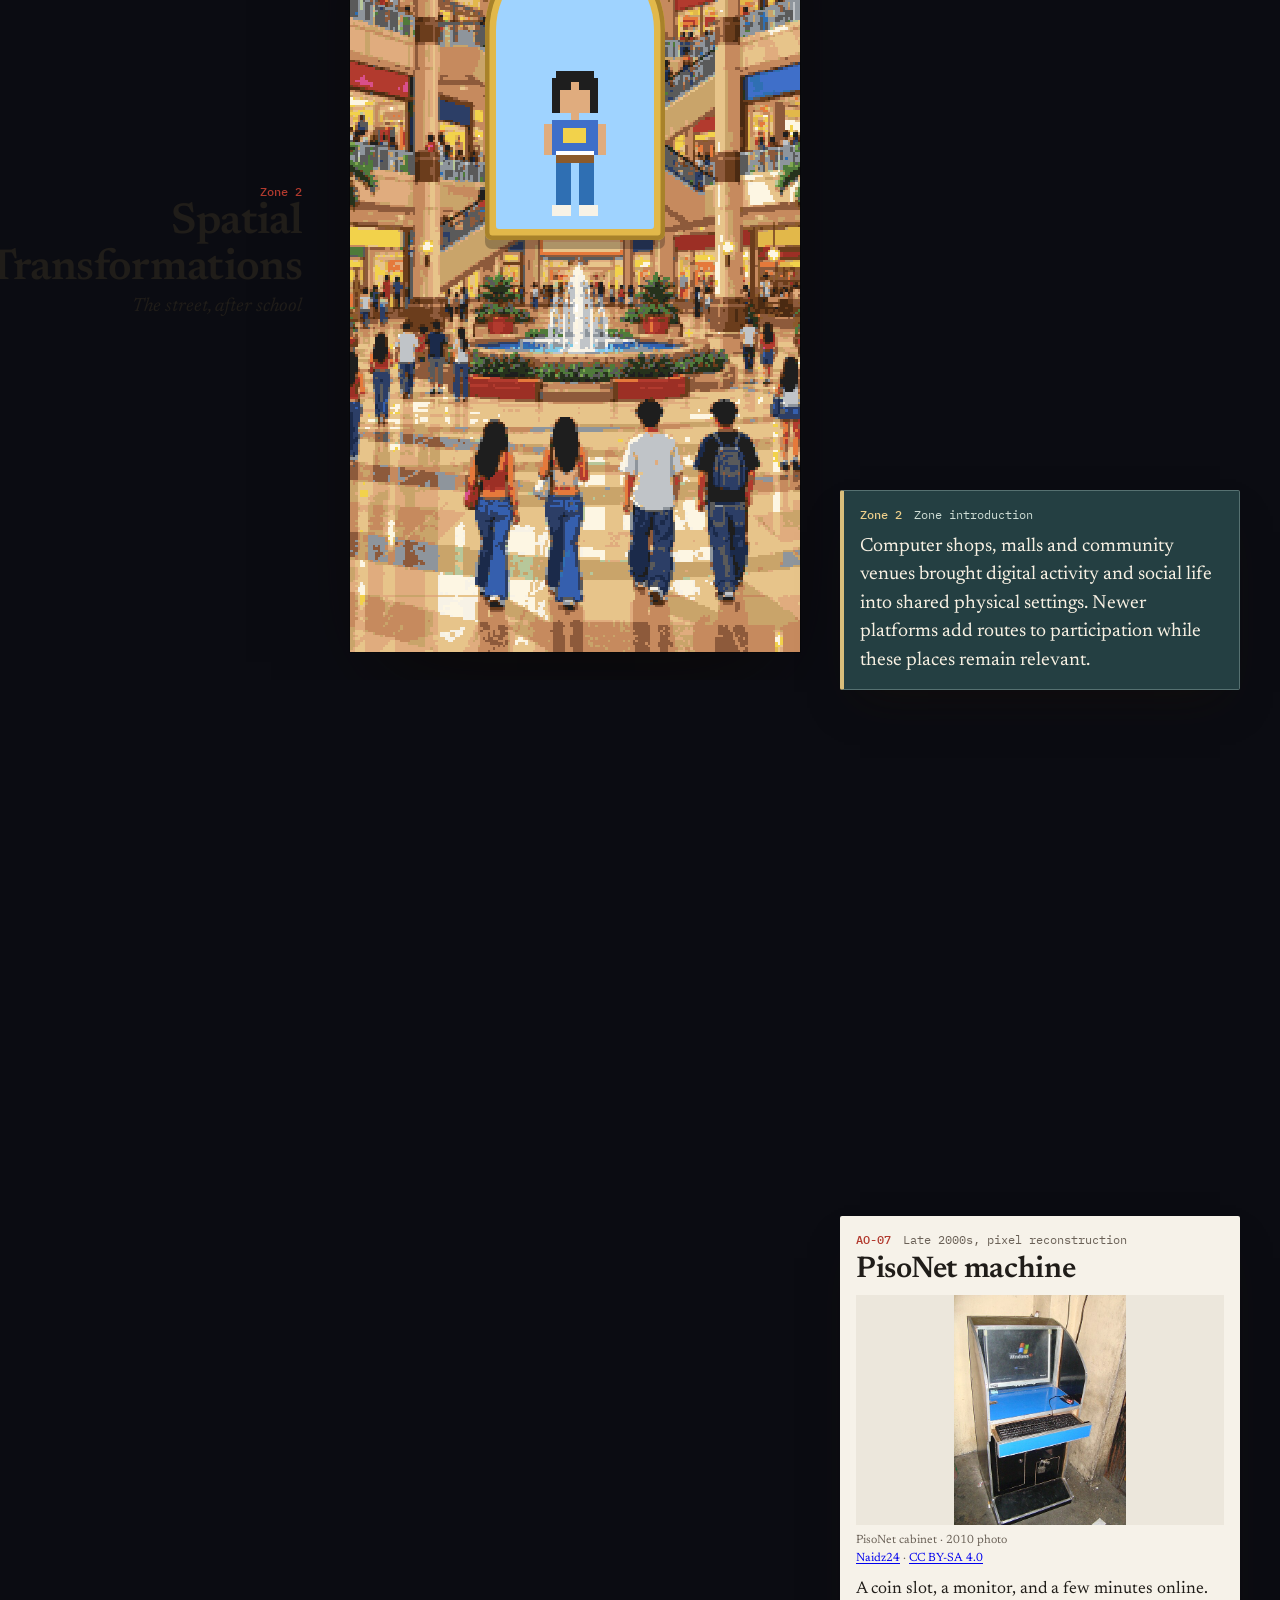
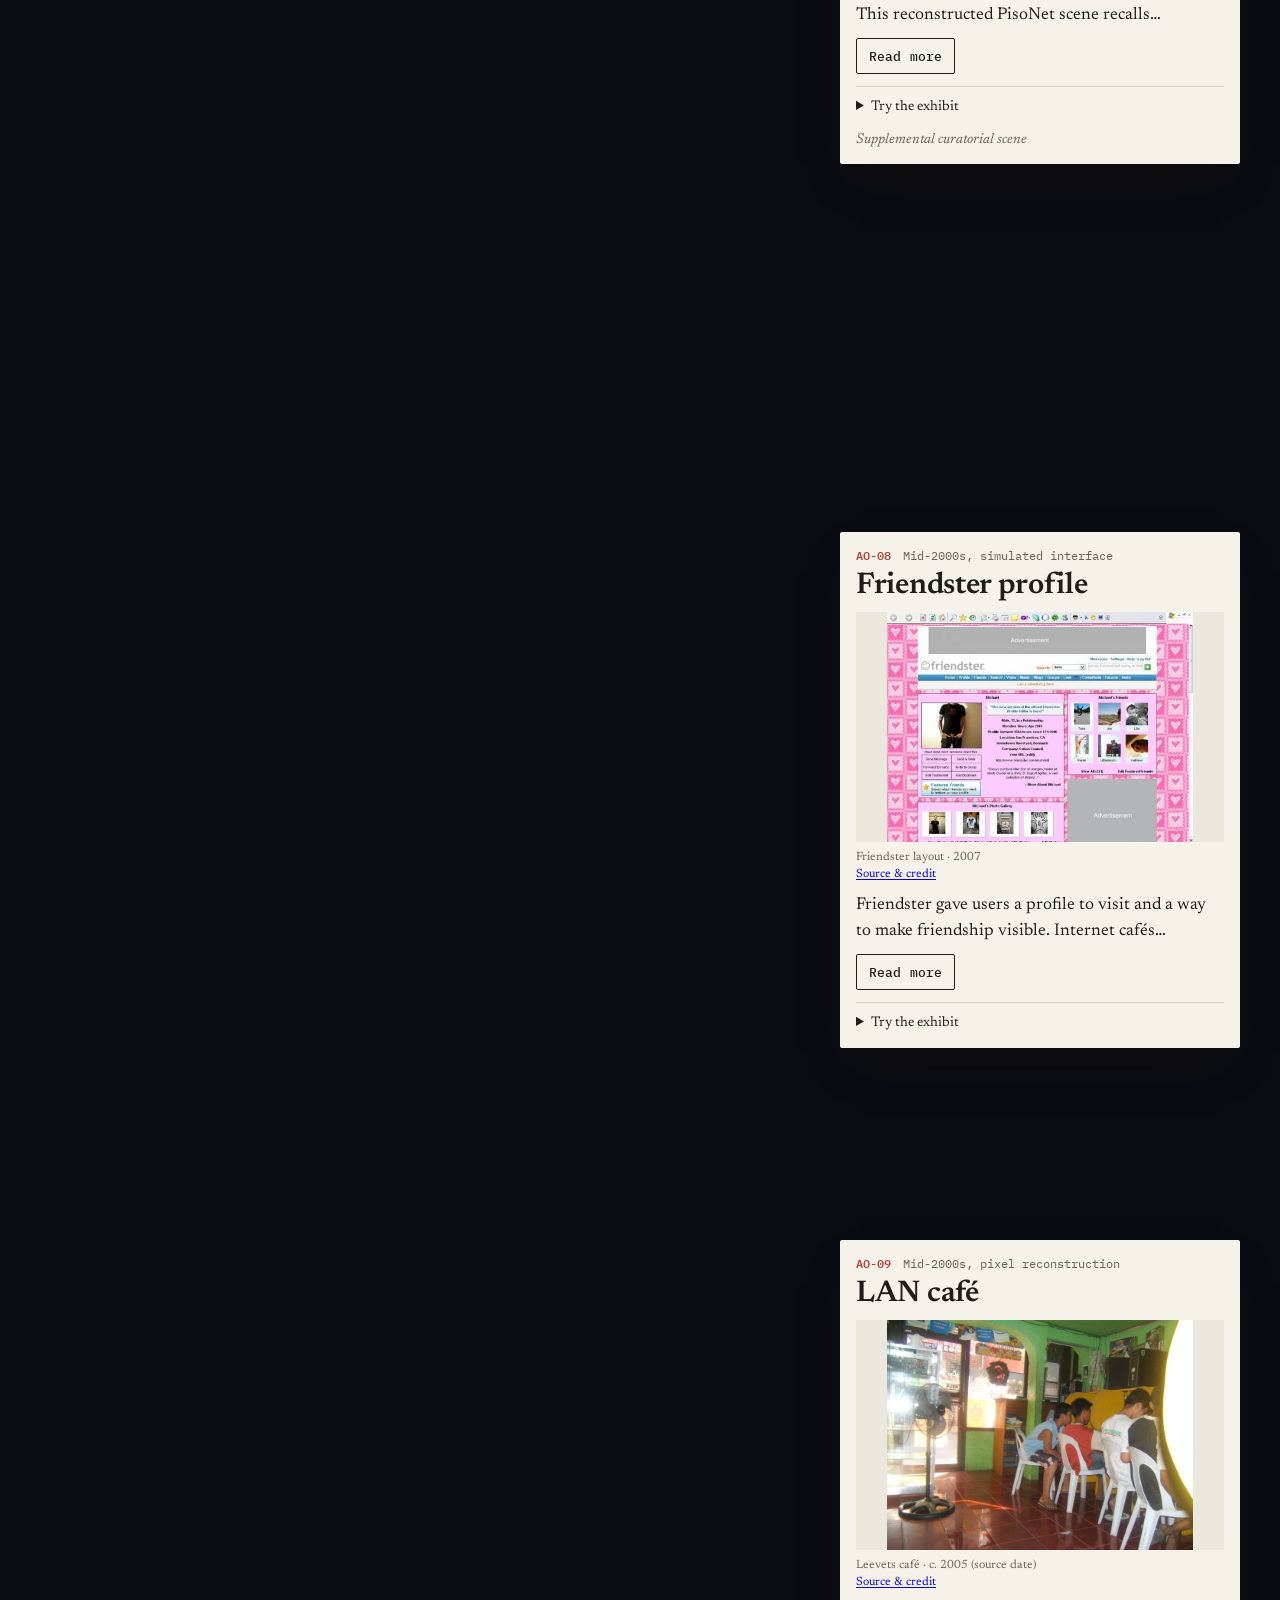
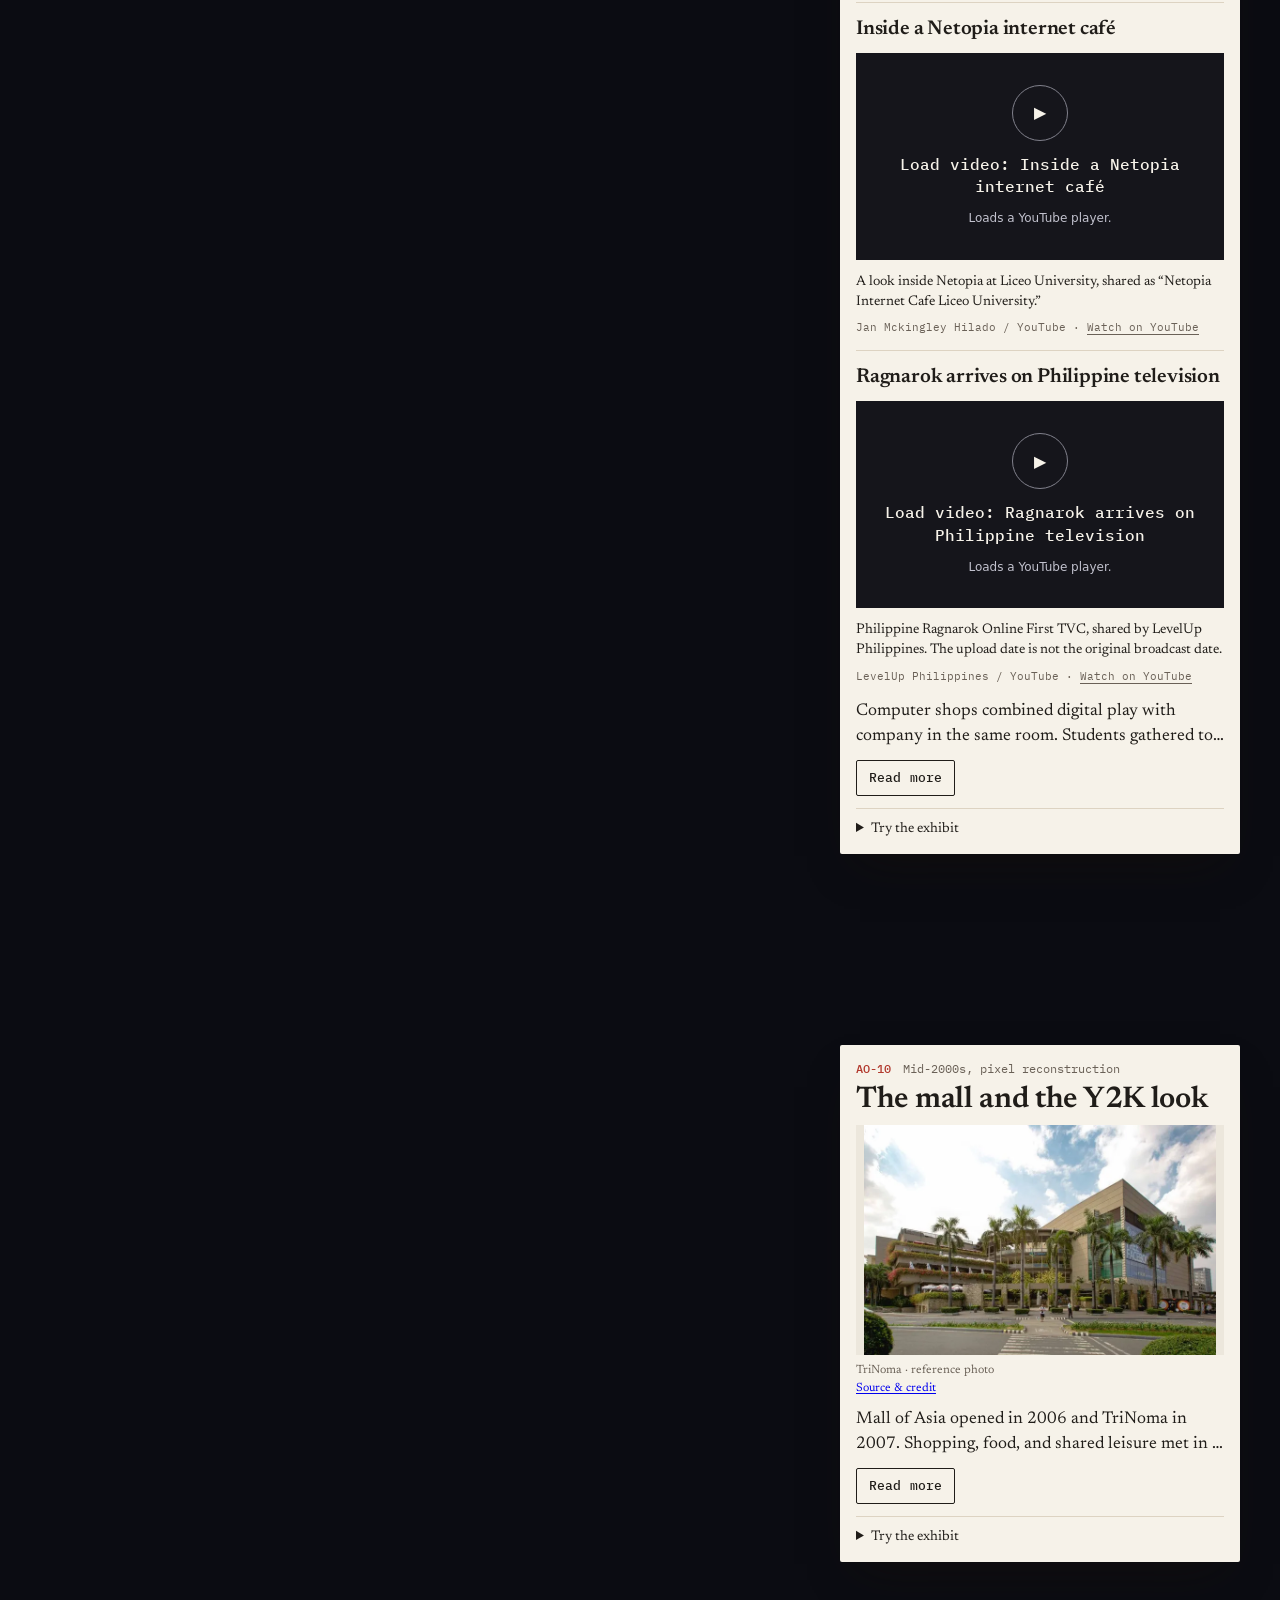
==== commit ee409782: "Publish latest museum preview with larger artifact photos and present-day media" ====
--- a/index.html
+++ b/index.html
@@ -1,5 +1,5 @@
 <!doctype html>
-<html lang="en" data-era="2026">
+<html lang="en" data-era="2026" data-effects="off">
 <head>
 <meta charset="utf-8">
 <meta name="viewport" content="width=device-width, initial-scale=1, viewport-fit=cover">
@@ -7,8 +7,8 @@
 <meta name="description" content="A scroll-through museum of Philippine pop culture, from the bounded 2000s to the always-on 2020s. Three zones, eighteen artifacts.">
 <meta name="theme-color" content="#0b0c12">
 <link rel="icon" href="favicon.png" sizes="32x32">
-<link rel="stylesheet" href="css/museum.css?v=exhibit-text-2">
-<script type="module" src="js/main.js?v=exhibit-text-2"></script>
+<link rel="stylesheet" href="css/museum.css?v=focused-10">
+<script type="module" src="js/main.js?v=focused-10"></script>
 </head>
 <body>
 <a class="skip-link" href="#zone-1">Skip to the first zone</a>
@@ -17,9 +17,9 @@
   <p class="hud-clock" id="hud-clock">9:41</p>
   <p class="hud-load" id="hud-load" hidden><span class="hud-word">Load </span><span id="hud-load-value">₱5.00</span></p>
   <div class="hud-actions">
-    <button class="hud-btn" id="hud-passport" type="button" aria-haspopup="dialog"><span class="hud-word">Passport </span><span id="hud-count">0</span>/18</button>
-    <button class="hud-btn" id="hud-map" type="button" aria-haspopup="dialog">Map</button>
-    <button class="hud-btn hud-archive" type="button" aria-haspopup="dialog" data-open="archive-dialog">Archive</button>
+    <button hidden class="hud-btn" id="hud-passport" type="button" aria-haspopup="dialog"><span class="hud-word">Passport </span><span id="hud-count">0</span>/18</button>
+    <button class="hud-btn" id="hud-map" type="button" aria-haspopup="dialog">Menu</button>
+    <button hidden class="hud-btn hud-archive" type="button" aria-haspopup="dialog" data-open="archive-dialog">Archive</button>
     <button class="hud-btn" id="hud-sound" type="button" aria-pressed="false">Sound off</button>
   </div>
 </header>
@@ -42,10 +42,10 @@
           <div><dt>Inside</dt><dd>3 zones, 18 artifacts</dd></div>
         </dl>
         <div class="ticket-actions">
-          <button class="btn btn--ink" id="enter-sound" type="button">Enter with sound</button>
-          <button class="btn btn--plain" id="enter-silent" type="button">Enter without sound</button>
+          <button class="btn btn--ink" id="enter-sound" type="button" hidden>Enter with sound</button>
+          <button class="btn btn--plain" id="enter-silent" type="button">Enter the museum</button>
         </div>
-        <p class="ticket-hint">On iPhone, turn off silent mode to hear it.</p>
+        <p class="ticket-hint">Scroll at your own pace. Sound is optional in the top bar.</p>
       </div>
       <div class="ticket-stub" aria-hidden="true"><span>No.</span><span>0008</span></div>
     </div>
@@ -125,7 +125,7 @@
       </header>
       <div class="feed" id="feed" tabindex="0" aria-label="The always-on feed. Press Pause to leave."></div>
       <div class="toasts" id="toasts" aria-live="polite"></div>
-      <p class="void-timer" id="void-timer">0:00 in the void</p>
+      <p class="void-timer" id="void-timer" hidden>0:00 in the void</p>
       <button class="pause-btn" id="pause-btn" type="button">Pause</button>
     </div>
   </section>
@@ -151,7 +151,7 @@
 <p class="sr-only" data-captions aria-live="polite" lang="fil"></p>
 
 <dialog class="sheet" id="map-dialog" aria-labelledby="map-title">
-  <div class="sheet-head"><h2 id="map-title">Museum map</h2><button class="btn btn--plain" type="button" data-close>Close</button></div>
+  <div class="sheet-head"><h2 id="map-title">Museum menu</h2><button class="btn btn--plain" type="button" data-close>Close</button></div>
   <div class="sheet-body" id="map-body"></div>
 </dialog>
 
@@ -165,6 +165,11 @@
   <div class="sheet-body" id="archive-body"></div>
 </dialog>
 
+<dialog class="sheet sheet--wide" id="artifact-dialog" aria-labelledby="artifact-read-title">
+  <div class="sheet-head"><h2 id="artifact-read-title">Artifact story</h2><button class="btn btn--plain" type="button" data-close>Close</button></div>
+  <div class="sheet-body" id="artifact-read-body"></div>
+</dialog>
+
 <canvas class="glitter" id="glitter" aria-hidden="true"></canvas>
 <noscript><p class="noscript">This museum needs JavaScript to run its exhibits.</p></noscript>
 </body>
--- a/css/museum.css
+++ b/css/museum.css
@@ -313,7 +313,16 @@
 .label-no { color: var(--sofa); font-weight: 500; white-space: nowrap; }
 .label h3 { font: 600 25px/1.12 var(--font-label); letter-spacing: -0.01em; margin: 6px 0 8px; }
 .label-body { font: 400 17px/1.5 var(--font-label); }
-.label-intro .label-body { font-size: 19px; }
+/* Topic introductions use a distinct palette from the cream artifact labels. */
+.label-intro {
+  background: #243f42;
+  color: #f8f1e3;
+  border: 1px solid #567171;
+  border-left: 4px solid #d9be7b;
+}
+.label-intro .label-head { padding-right: 0; color: #cfddd5; }
+.label-intro .label-no { color: #edcf8b; }
+.label-intro .label-body { font-size: 19px; margin-top: 10px; }
 .try { display: flex; flex-wrap: wrap; gap: 8px; margin-top: 14px; }
 .try:empty { display: none; }
 .label-cite { margin-top: 12px; font: 400 12px/1.45 var(--font-mono); color: var(--label-dim); }
@@ -457,7 +466,7 @@
   font: 400 4cqw/1 var(--font-pixel); color: var(--ink); background: #fff; border: 0.8cqw solid var(--ink);
 }
 
-.tv-guide { margin-top: 14px; padding: 12px 12px 10px; background: #fffaf0; border: 1px solid var(--label-line); }
+.tv-guide { color: #201d19; margin-top: 14px; padding: 12px 12px 10px; background: #fffaf0; border: 1px solid var(--label-line); }
 .tv-guide-head {
   display: flex; justify-content: space-between; padding-bottom: 6px; border-bottom: 2px solid var(--label-ink);
   font: 600 12px/1 var(--font-mono); letter-spacing: 0.08em; text-transform: uppercase;
@@ -1023,3 +1032,75 @@
 .document-comparison[open] { padding-bottom: 22px; }
 
 .document-comparison .comparison-copy p { font: 400 16px/1.6 var(--font-label); color: var(--label-ink); }
+
+/* Keep the original rooms and pixel artwork; reveal secondary information on request. */
+#hud-load { display: none !important; }
+html[data-effects="off"] .stamp { display: none; }
+.stamp { right: 4px; transform: rotate(-10deg) scale(1); }
+html[data-effects="off"] :is(.hud-clock, .ps-blink, .profile-name, .pause-btn) { animation: none !important; }
+html[data-effects="off"] .card-media * { animation-play-state: paused !important; }
+html[data-effects="off"] #glitter { visibility: hidden; }
+.label-actions { display: flex; margin-top: 14px; }
+.label-interaction { margin-top: 12px; border-top: 1px solid var(--label-line); padding-top: 10px; }
+.label-interaction summary { cursor: pointer; font: 400 14px/1.5 var(--font-label); text-underline-offset: 3px; }
+.label-interaction[open] summary { color: var(--sofa); }
+.label-interaction .try { margin-top: 10px; }
+.menu-tools { display: flex; flex-wrap: wrap; gap: 12px; align-items: center; }
+.artifact-story { max-width: 70ch; margin-inline: auto; }
+.artifact-story h3 { font: 600 25px/1.2 var(--font-label); margin: 26px 0 10px; }
+.artifact-story > p { font: 400 18px/1.65 var(--font-label); margin-bottom: 14px; }
+.artifact-story .story-intro { font: italic 400 21px/1.5 var(--font-label); }
+.artifact-story a { text-decoration: underline; text-underline-offset: 3px; }
+.artifact-story .story-note { font-size: 14px; color: var(--label-dim); margin-top: 18px; }
+.artifact-story .media-preview { margin-block: 24px; }
+.archive-filter-panel { margin: 16px 0; }
+.archive-filter-panel > summary, .document-synopsis > summary, .credits summary, .references summary { cursor: pointer; font: 500 17px/1.5 var(--font-label); }
+.archive-filter-panel[open] > summary, .document-synopsis[open] > summary, .credits details[open] > summary, .references details[open] > summary { margin-bottom: 16px; }
+@media(max-width:480px){.label{padding:14px}.label h3{font-size:24px}.label-body{font-size:16px;line-height:1.5}.artifact-story > p{font-size:17px}.artifact-story .story-intro{font-size:20px}}
+
+/* Large source images are visible immediately, without an enlargement control. */
+.artifact-card-media { float: none; width: 100%; max-width: none; margin: 12px 0 16px; }
+.artifact-card-media img { display: block; width: 100%; height: clamp(220px, 34svh, 340px); object-fit: contain; image-rendering: auto; background: #ece7dc; border: 1px solid var(--label-line); padding: 8px; }
+.artifact-card-media figcaption { font: 400 12px/1.45 var(--font-label); color: var(--label-dim); margin-top: 7px; overflow-wrap: anywhere; }
+.artifact-card-media figcaption > span { display: block; }
+.artifact-card-media figcaption a { text-underline-offset: 2px; }
+.label-actions, .label-interaction { clear: both; }
+@media(max-width:480px){.artifact-card-media img{height:clamp(210px,32svh,290px)}.artifact-card-media figcaption{font-size:12px}}
+
+/* Give the existing card space to the picture instead of expanding the card. */
+.label:has(.artifact-card-media) .label-head > span:last-child { overflow: hidden; text-overflow: ellipsis; white-space: nowrap; }
+.label:has(.artifact-card-media) .label-body { display: -webkit-box; -webkit-box-orient: vertical; -webkit-line-clamp: 2; overflow: hidden; }
+.label:has(.artifact-card-media) .artifact-card-media { margin: 8px 0 10px; }
+.label:has(.artifact-card-media) .artifact-card-media img { height: 230px; padding: 0; border: 0; }
+.label:has(.artifact-card-media) .label-actions { margin-top: 10px; }
+@media(max-width:480px){.label:has(.artifact-card-media) .artifact-card-media img{height:220px}.label:has(.artifact-card-media) h3{margin-bottom:6px}}
+
+/* Supporting clips are visible directly beneath the artifact photograph. */
+.label > .media-figure { border-top: 1px solid var(--label-line); padding: 14px 0; }
+.label > .media-figure h3 { font-size: 20px; }
+.label > .media-figure figcaption > p { font-size: 14px; line-height: 1.45; }
+.label > .media-figure figcaption .media-credit { font-size: 11px; overflow-wrap: anywhere; }
+
+.media-source-gallery { padding: 18px; background: #e8e2d6; border: 1px solid var(--label-line); font: 500 14px/1.5 var(--font-mono); }
+.media-post { min-height: 240px; display: grid; background: #15151b; color: #f6f2e9; }
+.media-post iframe { display: block; width: 100%; height: 520px; border: 0; background: #fff; }
+
+/* Documentary media remains prominent in the present-day feed. */
+.card-media img { object-fit: contain; object-position: center 20%; background: #111117; image-rendering: auto; }
+.card-media::after { background: linear-gradient(to top, rgba(7,7,10,.98) 0%, rgba(7,7,10,.9) 28%, rgba(7,7,10,.08) 70%, rgba(7,7,10,.28) 100%); }
+.card-photo-credit { font: 400 11px/1.4 var(--font-ui); color: #e4e4e9; overflow-wrap: anywhere; }
+.card-photo-credit > span { display: block; font-weight: 600; }
+.card-photo-credit a { color: #e4e4e9; text-decoration: underline; text-underline-offset: 2px; }
+.card-read { color: #fff; justify-self: start; font-size: 12px; padding: 4px 0; }
+.card-photo-unavailable .card-photo-credit::before { content: 'Image unavailable · '; }
+.present-figure { margin: 24px 0; padding: 18px 0; border-top: 1px solid var(--label-line); }
+.present-figure img { display: block; width: 100%; max-height: 420px; object-fit: contain; background: #e8e2d6; }
+.present-figure figcaption { padding-top: 12px; font: 400 14px/1.5 var(--font-label); }
+.present-figure figcaption p { margin: 6px 0; }
+.present-figure a { font-size: 12px; color: #454038; text-underline-offset: 3px; }
+
+.artifact-story .artifact-card-media img { height: 340px; object-fit: contain; }
+.story-sources { margin: 20px 0; font: 400 15px/1.5 var(--font-label); }
+.story-sources summary { cursor: pointer; text-decoration: underline; }
+.story-sources ul { padding-left: 20px; margin-top: 12px; }
+.story-sources li + li { margin-top: 8px; }
